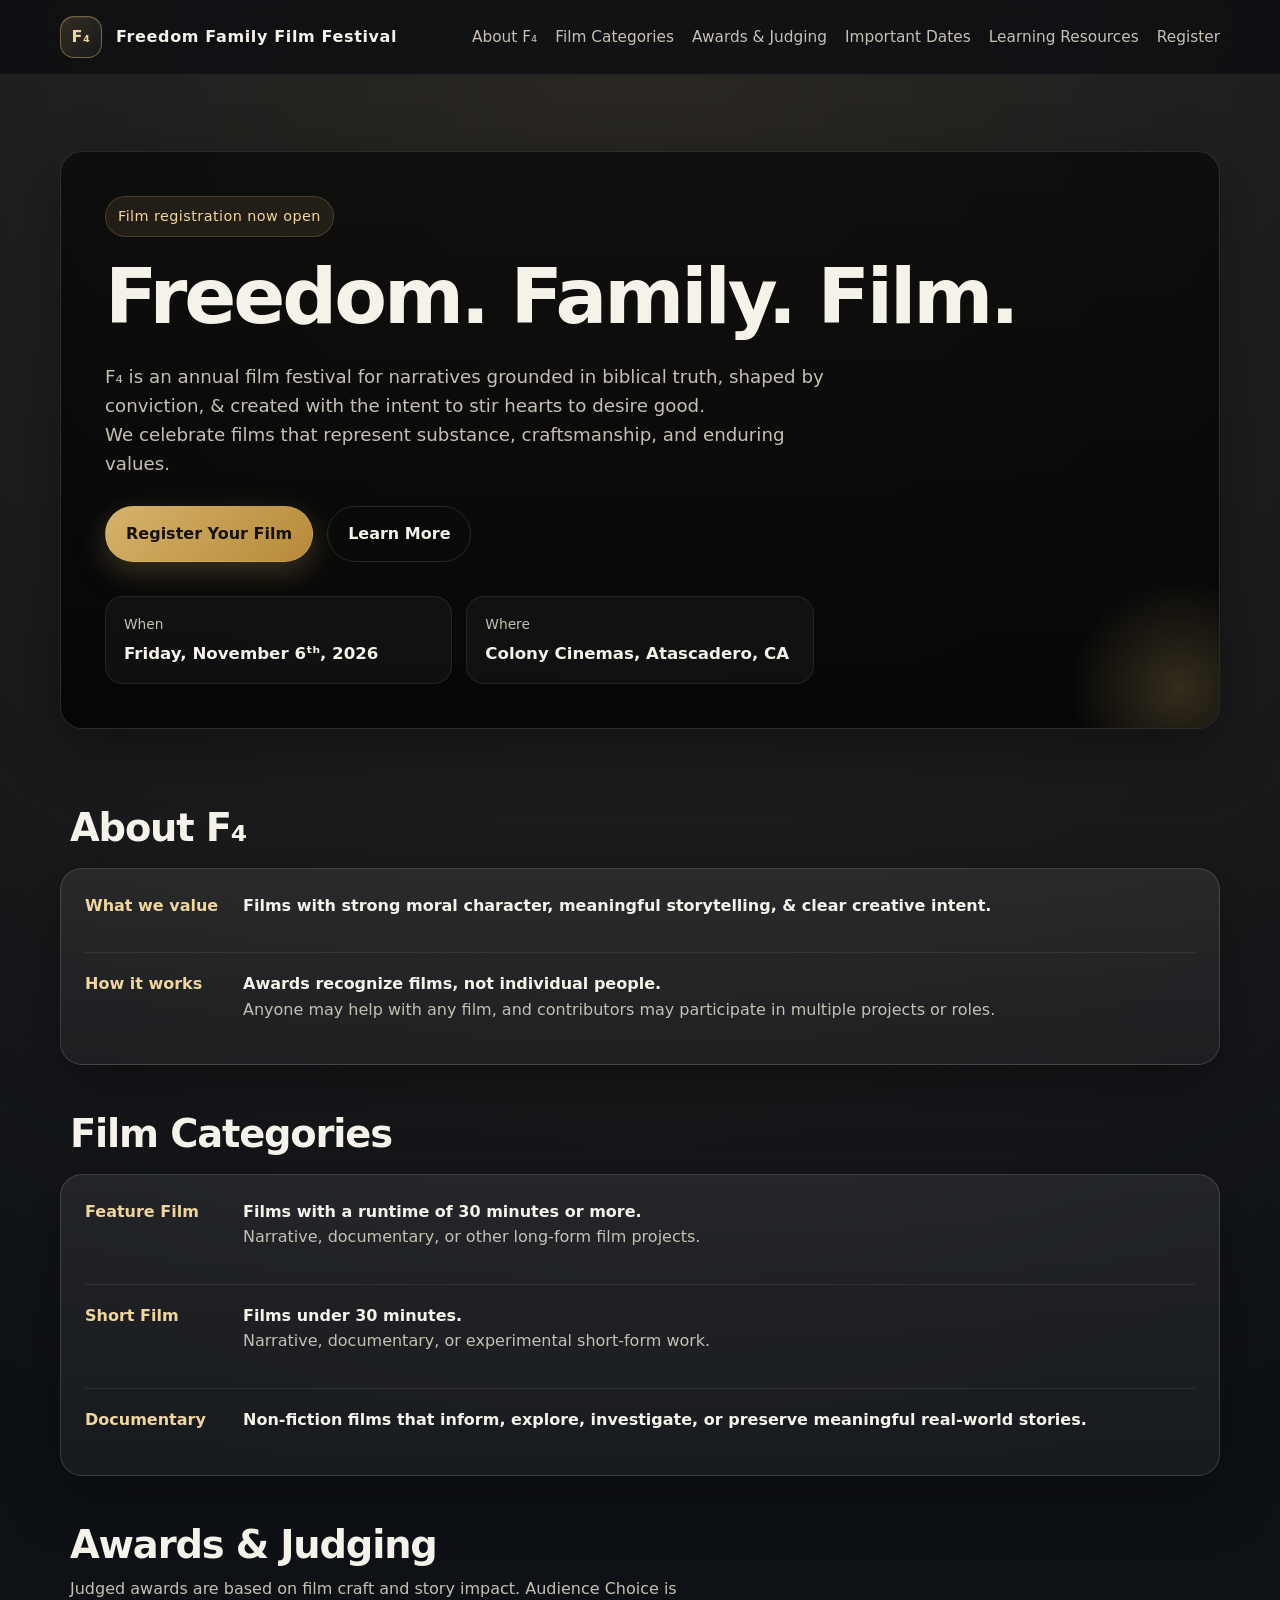
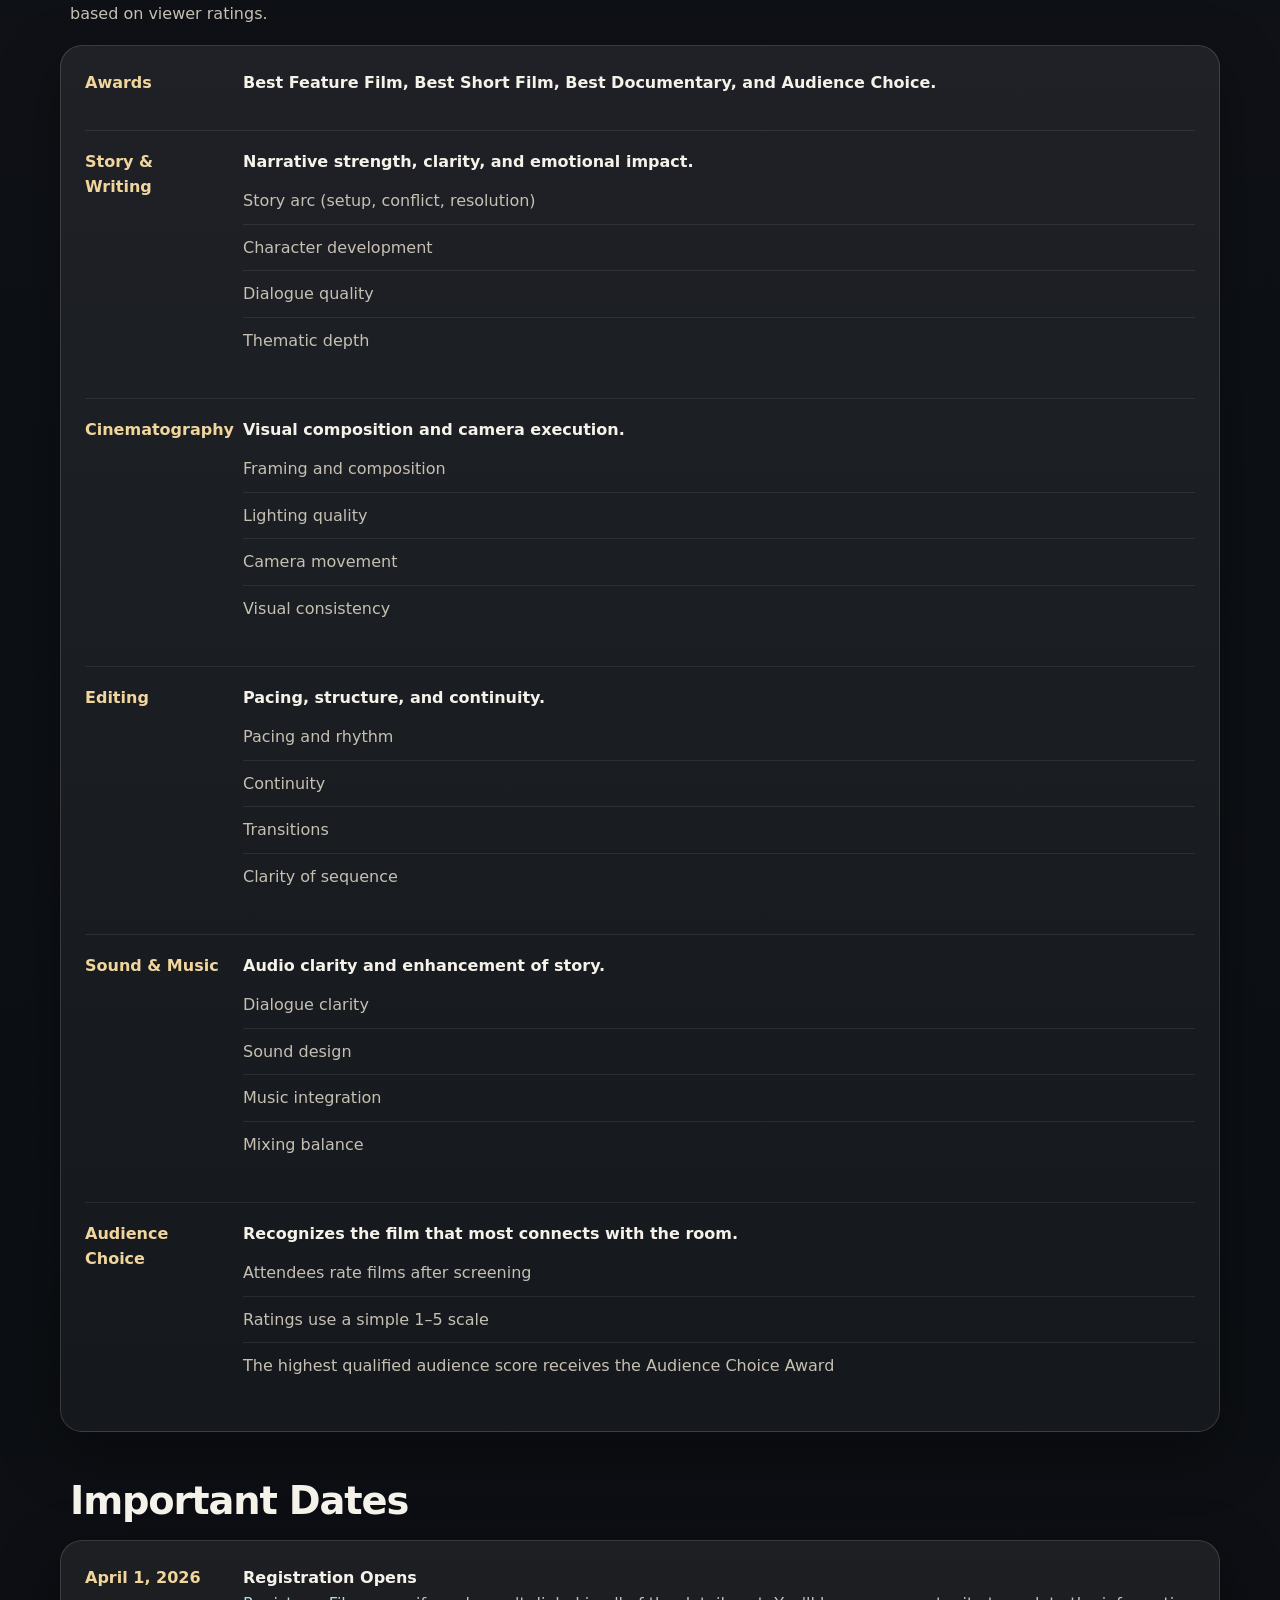
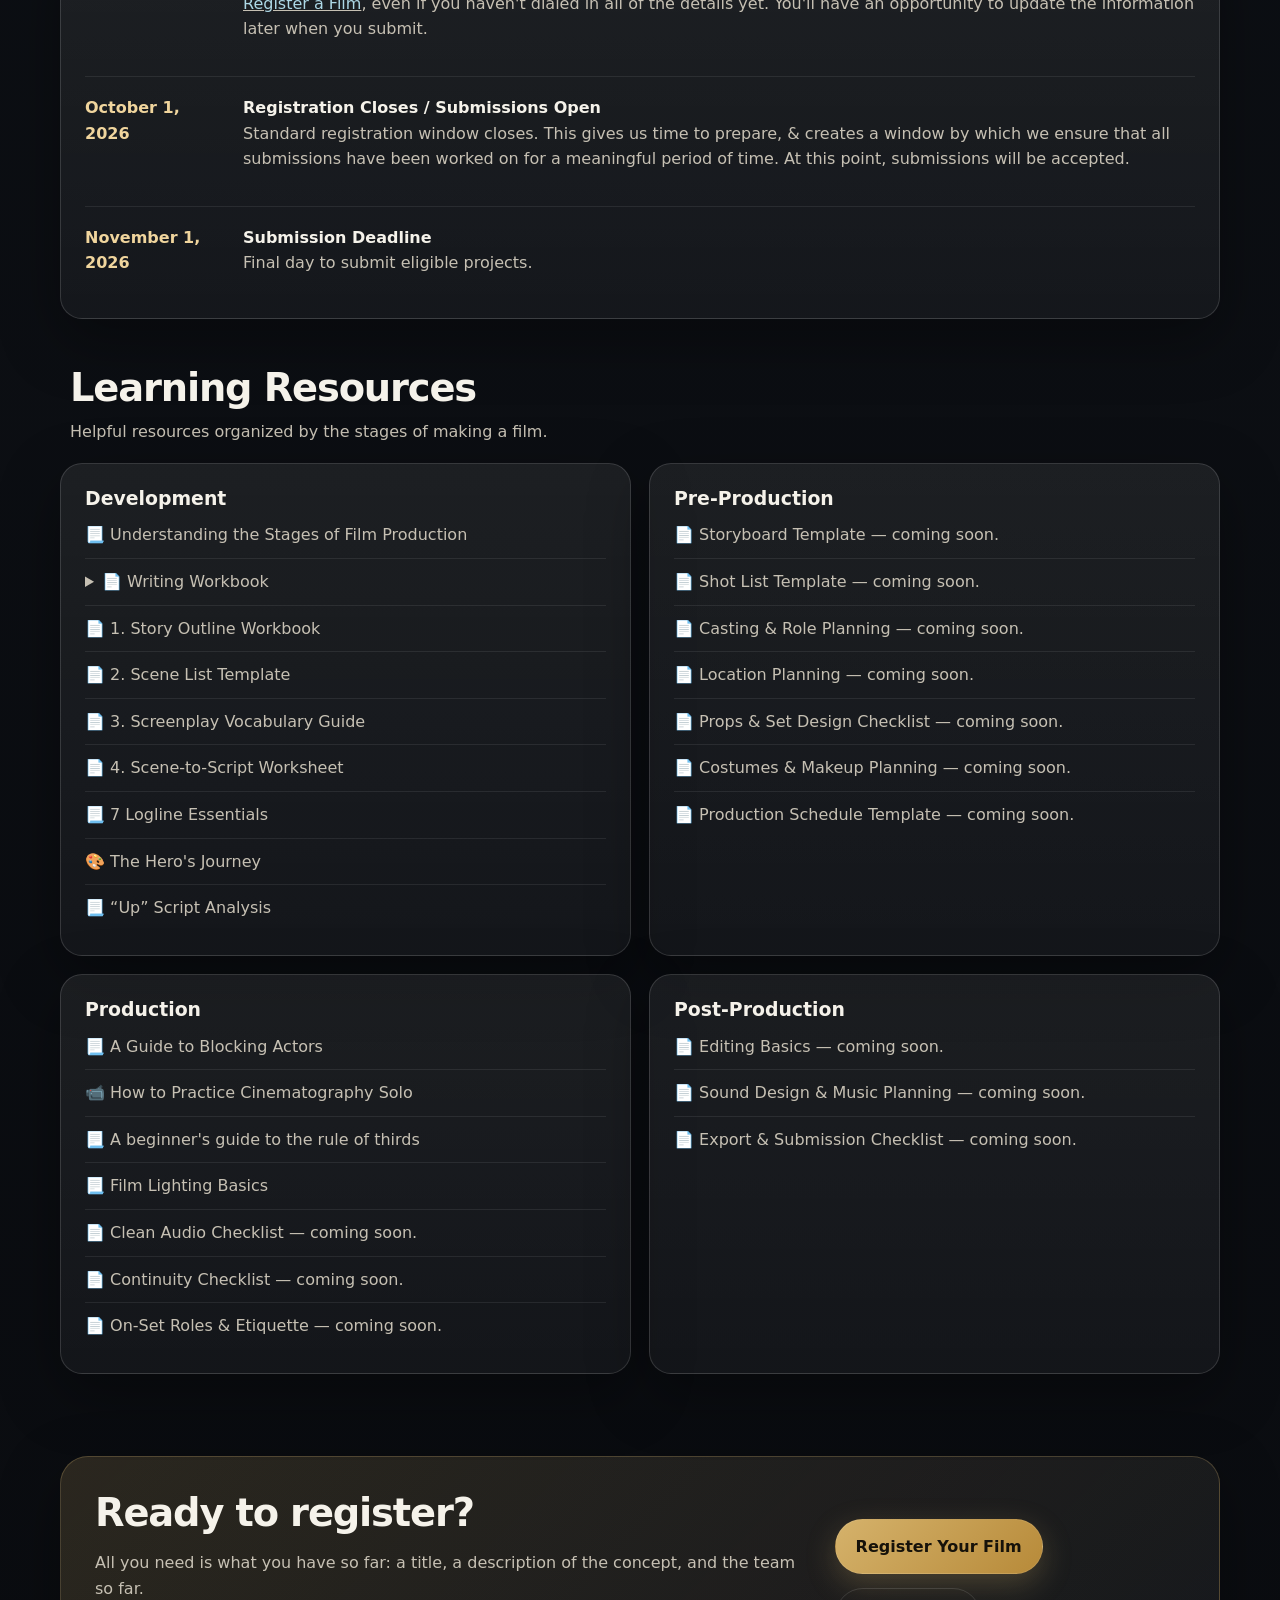
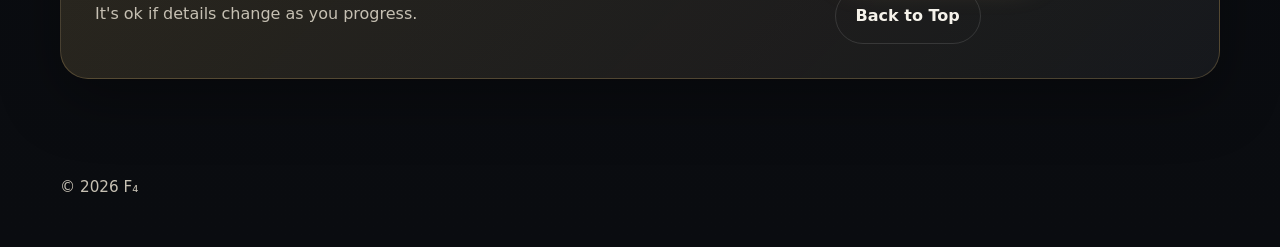
==== index.html @ 55105771 "Remove titles credits placeholder" ====
<!DOCTYPE html>
<html lang="en">

<head>
  <meta charset="UTF-8" />
  <meta name="viewport" content="width=device-width, initial-scale=1.0" />
  <title>F₄ | Freedom Family Film Festival</title>
  <meta name="description" content="Freedom Family Film Festival celebrates films grounded in biblical truth, shaped by conviction, and created with craftsmanship." />
  <meta property="og:title" content="F₄ | Freedom Family Film Festival" />
  <meta property="og:description" content="Freedom. Family. Film. Register your film for the 2026 Freedom Family Film Festival." />
  <meta property="og:image" content="resources/splash.jpg" />
  <meta property="og:type" content="website" />
  <link rel="icon" href="favicon.svg" type="image/svg+xml" />
  <link rel="stylesheet" href="assets/css/style.css" />
</head>

<body>
  <script>window.F4_CONFIG = { registrationUrl: "https://form.jotform.com/260800517138048" };</script>

  <header class="topbar"><div class="wrap topbar-inner"><a href="#top" class="brand" aria-label="F4 home"><span class="brand-mark">F₄</span><span>Freedom Family Film Festival</span></a><nav class="nav" aria-label="Primary navigation"><a href="#about">About F₄</a><a href="#categories">Film Categories</a><a href="#evaluation">Awards &amp; Judging</a><a href="#submission">Important Dates</a><a href="#resources">Learning Resources</a><a href="#contact">Register</a></nav></div></header>

  <main id="top">
    <section class="hero"><div class="wrap hero-grid"><div class="hero-card"><span class="eyebrow">Film registration now open</span><h1>Freedom. Family. Film.</h1><p class="lead">F₄ is an annual film festival for narratives grounded in biblical truth, shaped by conviction, & created with the intent to stir hearts to desire good.<br>We celebrate films that represent substance, craftsmanship, and enduring values.</p><div class="hero-actions"><a class="btn btn-primary js-register-link" href="#" target="_blank">Register Your Film</a><a class="btn" href="#about">Learn More</a></div><div class="hero-meta"><div class="meta-item"><span class="meta-label">When</span><span class="meta-value">Friday, November 6ᵗʰ, 2026</span></div><div class="meta-item"><span class="meta-label">Where</span><span class="meta-value">Colony Cinemas, Atascadero, CA</span></div></div></div></div></section>
    <section id="about"><div class="wrap"><div class="section-head"><div><h2>About F₄</h2></div></div><article class="panel"><div class="timeline"><div class="timeline-item"><div class="timeline-date">What we value</div><div><strong>Films with strong moral character, meaningful storytelling, & clear creative intent.</strong></div></div><div class="timeline-item"><div class="timeline-date">How it works</div><div><strong>Awards recognize films, not individual people.</strong><div class="muted">Anyone may help with any film, and contributors may participate in multiple projects or roles.</div></div></div></div></article></div></section>
    <section id="categories"><div class="wrap"><div class="section-head"><div><h2>Film Categories</h2></div></div><article class="panel"><div class="timeline"><div class="timeline-item"><div class="timeline-date">Feature Film</div><div><strong>Films with a runtime of 30 minutes or more.</strong><div class="muted">Narrative, documentary, or other long-form film projects.</div></div></div><div class="timeline-item"><div class="timeline-date">Short Film</div><div><strong>Films under 30 minutes.</strong><div class="muted">Narrative, documentary, or experimental short-form work.</div></div></div><div class="timeline-item"><div class="timeline-date">Documentary</div><div><strong>Non-fiction films that inform, explore, investigate, or preserve meaningful real-world stories.</strong></div></div></div></article></div></section>
    <section id="evaluation"><div class="wrap"><div class="section-head"><div><h2>Awards &amp; Judging</h2><p>Judged awards are based on film craft and story impact. Audience Choice is based on viewer ratings.</p></div></div><article class="panel"><div class="timeline"><div class="timeline-item"><div class="timeline-date">Awards</div><div><strong>Best Feature Film, Best Short Film, Best Documentary, and Audience Choice.</strong></div></div><div class="timeline-item"><div class="timeline-date">Story &amp; Writing</div><div><strong>Narrative strength, clarity, and emotional impact.</strong><ul class="clean"><li>Story arc (setup, conflict, resolution)</li><li>Character development</li><li>Dialogue quality</li><li>Thematic depth</li></ul></div></div><div class="timeline-item"><div class="timeline-date">Cinematography</div><div><strong>Visual composition and camera execution.</strong><ul class="clean"><li>Framing and composition</li><li>Lighting quality</li><li>Camera movement</li><li>Visual consistency</li></ul></div></div><div class="timeline-item"><div class="timeline-date">Editing</div><div><strong>Pacing, structure, and continuity.</strong><ul class="clean"><li>Pacing and rhythm</li><li>Continuity</li><li>Transitions</li><li>Clarity of sequence</li></ul></div></div><div class="timeline-item"><div class="timeline-date">Sound &amp; Music</div><div><strong>Audio clarity and enhancement of story.</strong><ul class="clean"><li>Dialogue clarity</li><li>Sound design</li><li>Music integration</li><li>Mixing balance</li></ul></div></div><div class="timeline-item"><div class="timeline-date">Audience Choice</div><div><strong>Recognizes the film that most connects with the room.</strong><ul class="clean"><li>Attendees rate films after screening</li><li>Ratings use a simple 1–5 scale</li><li>The highest qualified audience score receives the Audience Choice Award</li></ul></div></div></div></article></div></section>
    <section id="submission"><div class="wrap"><div class="section-head"><div><h2>Important Dates</h2></div></div><article class="panel"><div class="timeline"><div class="timeline-item"><div class="timeline-date">April 1, 2026</div><div><strong>Registration Opens</strong><div class="muted"><u><a class="js-register-link" href="#" target="_blank" style="color: lightblue;">Register a Film</a></u>, even if you haven't dialed in all of the details yet. You'll have an opportunity to update the information later when you submit.</div></div></div><div class="timeline-item"><div class="timeline-date">October 1, 2026</div><div><strong>Registration Closes / Submissions Open</strong><div class="muted">Standard registration window closes. This gives us time to prepare, & creates a window by which we ensure that all submissions have been worked on for a meaningful period of time. At this point, submissions will be accepted.</div></div></div><div class="timeline-item"><div class="timeline-date">November 1, 2026</div><div><strong>Submission Deadline</strong><div class="muted">Final day to submit eligible projects.</div></div></div></div></article></div></section>
    <section id="resources"><div class="wrap"><div class="section-head"><div><h2>Learning Resources</h2><p>Helpful resources organized by the stages of making a film.</p></div></div><div class="grid-2"><article class="panel"><h3>Development</h3><ul class="clean"><li><a href="https://www.masterclass.com/articles/understanding-the-stages-of-film-production" target="_blank">📃 Understanding the Stages of Film Production</a></li><li><details><summary>📄 Writing Workbook</summary><ul class="clean" style="margin-left: 2rem; padding-left: 1rem;"><li><a href="resources/writing-worksheet-workbook.html" target="_blank">8.5×11 Workbook</a></li><li><a href="resources/writing-worksheet.pdf" target="_blank">11×17 Worksheet</a></li></ul></details></li><li><a href="resources/story-outline-template.html" target="_blank">📄 1. Story Outline Workbook</a></li><li><a href="resources/scene-list-template.html" target="_blank">📄 2. Scene List Template</a></li><li><a href="resources/screenplay-vocabulary-guide.html" target="_blank">📄 3. Screenplay Vocabulary Guide</a></li><li><a href="resources/scene-to-script-worksheet.html" target="_blank">📄 4. Scene-to-Script Worksheet</a></li><li><a href="https://themissilesite.com/free-mikes-7-logline-essentials" target="_blank">📃 7 Logline Essentials</a></li><li><a href="resources/hero-journey.jpg" target="_blank">🎨 The Hero's Journey</a></li><li><a href="https://www.studiobinder.com/blog/up-script-pdf-screenplay-download/" target="_blank" rel="noopener">📃 “Up” Script Analysis</a></li></ul></article><article class="panel"><h3>Pre-Production</h3><ul class="clean"><li>📄 Storyboard Template — coming soon.</li><li>📄 Shot List Template — coming soon.</li><li>📄 Casting & Role Planning — coming soon.</li><li>📄 Location Planning — coming soon.</li><li>📄 Props & Set Design Checklist — coming soon.</li><li>📄 Costumes & Makeup Planning — coming soon.</li><li>📄 Production Schedule Template — coming soon.</li></ul></article><article class="panel"><h3>Production</h3><ul class="clean"><li><a href="https://www.mandy.com/magazine/article/blocking-actors-guide-79908/" target="_blank">📃 A Guide to Blocking Actors</a></li><li><a href="https://youtu.be/ecAHSt0Xneo?si=1_KBk3SbfbkyD5K5" target="_blank">📹 How to Practice Cinematography Solo</a></li><li><a href="https://www.videomaker.com/article/c10/14215-a-beginners-guide-to-the-rule-of-thirds/" target="_blank">📃 A beginner's guide to the rule of thirds</a></li><li><a href="https://filmconnection.com/blog/2020/01/13/film-lighting-basics/" target="_blank">📃 Film Lighting Basics</a></li><li>📄 Clean Audio Checklist — coming soon.</li><li>📄 Continuity Checklist — coming soon.</li><li>📄 On-Set Roles & Etiquette — coming soon.</li></ul></article><article class="panel"><h3>Post-Production</h3><ul class="clean"><li>📄 Editing Basics — coming soon.</li><li>📄 Sound Design & Music Planning — coming soon.</li><li>📄 Export & Submission Checklist — coming soon.</li></ul></article></div></div></section>
    <section id="contact"><div class="wrap"><div class="cta"><div class="cta-inner"><div><h2>Ready to register?</h2><p class="muted">All you need is what you have so far: a title, a description of the concept, and the team so far.<br>It's ok if details change as you progress.</p></div><div class="hero-actions"><a class="btn btn-primary js-register-link" href="#" target="_blank">Register Your Film</a><a class="btn" href="#top">Back to Top</a></div></div></div></div></section>
  </main>

  <footer><div class="wrap"><div>© 2026 F₄</div></div></footer>
  <script>document.querySelectorAll('.js-register-link').forEach(link => { link.href = window.F4_CONFIG.registrationUrl; });</script>
</body>

</html>
---- assets/css/style.css ----
:root {
  --bg: #0f1115;
  --panel: rgba(255, 255, 255, 0.06);
  --panel-strong: rgba(255, 255, 255, 0.1);
  --text: #f5f2ea;
  --muted: #c6c0b3;
  --accent: #d5b26b;
  --accent-2: #f0d59d;
  --line: rgba(255, 255, 255, 0.14);
  --shadow: 0 20px 60px rgba(0, 0, 0, 0.35);
  --radius: 22px;
  --max: 1160px;
}

* {
  box-sizing: border-box;
}

html {
  scroll-behavior: smooth;
}

body {
  margin: 0;
  font-family: Inter, ui-sans-serif, system-ui, -apple-system, BlinkMacSystemFont, "Segoe UI", sans-serif;
  color: var(--text);
  background:
    radial-gradient(circle at top, rgba(213, 178, 107, 0.13), transparent 30%),
    linear-gradient(180deg, #111318 0%, #0d1015 45%, #0a0c10 100%);
  line-height: 1.6;
}

a {
  color: inherit;
  text-decoration: none;
}

.wrap {
  width: min(calc(100% - 32px), var(--max));
  margin: 0 auto;
}

.topbar {
  position: sticky;
  top: 0;
  z-index: 1000;
  backdrop-filter: blur(18px);
  background: rgba(10, 12, 16, 0.72);
  border-bottom: 1px solid rgba(255, 255, 255, 0.07);
}

.topbar-inner {
  display: flex;
  align-items: center;
  justify-content: space-between;
  gap: 24px;
  min-height: 74px;
}

.brand {
  display: flex;
  align-items: center;
  gap: 14px;
  font-weight: 700;
  letter-spacing: 0.04em;
}

.brand-mark {
  width: 42px;
  height: 42px;
  border-radius: 14px;
  display: grid;
  place-items: center;
  border: 1px solid rgba(213, 178, 107, 0.45);
  background: linear-gradient(135deg, rgba(213, 178, 107, 0.18), rgba(255, 255, 255, 0.04));
  color: var(--accent-2);
  box-shadow: inset 0 1px 0 rgba(255, 255, 255, 0.08);
}

.nav {
  display: flex;
  flex-wrap: wrap;
  gap: 18px;
  align-items: center;
}

.nav a {
  color: var(--muted);
  font-size: 0.96rem;
}

.nav a:hover,
.nav a:focus-visible {
  color: var(--text);
}

.btn {
  display: inline-flex;
  align-items: center;
  justify-content: center;
  gap: 10px;
  padding: 14px 20px;
  border-radius: 999px;
  border: 1px solid rgba(255, 255, 255, 0.12);
  background: transparent;
  color: var(--text);
  font-weight: 600;
  transition: transform 0.18s ease, border-color 0.18s ease, background 0.18s ease;
}

.btn:hover,
.btn:focus-visible {
  transform: translateY(-1px);
  border-color: rgba(255, 255, 255, 0.22);
}

.btn-primary {
  background: linear-gradient(135deg, var(--accent), #b78a39);
  color: #16120a;
  border-color: rgba(255, 255, 255, 0.08);
  box-shadow: 0 10px 30px rgba(213, 178, 107, 0.25);
}

.btn-primary:hover,
.btn-primary:focus-visible {
  border-color: transparent;
  background: linear-gradient(135deg, #e1c07e, #c5943b);
}

.hero {
  padding: 76px 0 54px;
}

.hero-grid {
  display: grid;
  grid-template-columns: 1fr;
  gap: 28px;
  align-items: stretch;
}

.hero-card,
.panel {
  background: linear-gradient(180deg, rgba(255, 255, 255, 0.07), rgba(255, 255, 255, 0.04));
  border: 1px solid var(--line);
  border-radius: var(--radius);
  box-shadow: var(--shadow);
}

.hero-card {
  padding: 44px;
  position: relative;
  overflow: hidden;
  background:
    linear-gradient(180deg, rgba(0, 0, 0, 0.55), rgba(0, 0, 0, 0.75)),
    url("https://ghr-stk-tpa-prd-s3-public.s3.us-west-2.amazonaws.com/splash.jpg");
  background-size: cover;
  background-position: center;
}

.hero-card::before {
  content: "";
  position: absolute;
  inset: auto -80px -80px auto;
  width: 240px;
  height: 240px;
  border-radius: 50%;
  background: radial-gradient(circle, rgba(213, 178, 107, 0.22), transparent 65%);
  pointer-events: none;
}

.eyebrow {
  display: inline-flex;
  align-items: center;
  gap: 10px;
  padding: 8px 12px;
  border-radius: 999px;
  background: rgba(213, 178, 107, 0.1);
  color: var(--accent-2);
  border: 1px solid rgba(213, 178, 107, 0.22);
  font-size: 0.9rem;
  letter-spacing: 0.03em;
}

h1,
h2,
h3 {
  line-height: 1.1;
  margin: 0;
}

h1 {
  margin-top: 18px;
  font-size: clamp(2.6rem, 6vw, 5rem);
  letter-spacing: -0.04em;
}

.hero p.lead {
  margin: 22px 0 0;
  font-size: 1.14rem;
  max-width: 62ch;
  color: var(--muted);
}

.hero-actions {
  display: flex;
  flex-wrap: wrap;
  gap: 14px;
  margin-top: 28px;
}

.hero-meta {
  display: grid;
  grid-template-columns: repeat(3, 1fr);
  gap: 14px;
  margin-top: 34px;
}

.meta-item {
  padding: 16px 18px;
  border-radius: 18px;
  background: rgba(255, 255, 255, 0.04);
  border: 1px solid rgba(255, 255, 255, 0.08);
}

.meta-label {
  display: block;
  color: var(--muted);
  font-size: 0.86rem;
  margin-bottom: 6px;
}

.meta-value {
  font-weight: 700;
  font-size: 1.04rem;
}

section {
  padding: 24px 0;
}

.section-head {
  display: flex;
  align-items: end;
  justify-content: space-between;
  gap: 20px;
  margin-bottom: 18px;
  padding-left: 10px;
}

.section-head>div {
  max-width: 760px;
}

.section-head p {
  margin: 10px 0 0;
  color: var(--muted);
  max-width: 64ch;
}

h2 {
  font-size: clamp(1.8rem, 3vw, 2.6rem);
  letter-spacing: -0.03em;
}

.grid-3,
.grid-2,
.grid-4 {
  display: grid;
  gap: 18px;
}

.grid-3 {
  grid-template-columns: repeat(3, minmax(0, 1fr));
}

.about-grid {
  display: grid;
  grid-template-columns: 1fr;
  gap: 18px;
}

.about-grid .panel {
  min-height: auto;
  display: block;
}

.about-grid .panel p {
  max-width: none;
}

.grid-2 {
  grid-template-columns: repeat(2, minmax(0, 1fr));
}

.grid-4 {
  grid-template-columns: repeat(4, minmax(0, 1fr));
}

.panel {
  padding: 24px;
}

.panel h3 {
  font-size: 1.18rem;
  margin-bottom: 8px;
}

.panel p,
.panel li,
.muted {
  color: var(--muted);
}

ul.clean {
  list-style: none;
  padding: 0;
  margin: 14px 0 0;
}

ul.clean li {
  padding: 10px 0;
  border-top: 1px solid rgba(255, 255, 255, 0.08);
}

ul.clean li:first-child {
  border-top: 0;
  padding-top: 0;
}

.timeline {
  display: grid;
  gap: 16px;
}

.timeline-item {
  display: grid;
  grid-template-columns: 140px 1fr;
  gap: 18px;
  padding: 18px 0;
  border-top: 1px solid rgba(255, 255, 255, 0.08);
}

.timeline-item:first-child {
  border-top: 0;
  padding-top: 0;
}

.timeline-date {
  color: var(--accent-2);
  font-weight: 700;
}

.resource-block {
  margin-top: 18px;
}

.resource-label {
  font-size: 0.8rem;
  letter-spacing: 0.08em;
  text-transform: uppercase;
  color: var(--accent-2);
  margin-bottom: 8px;
}

.badge-row {
  display: flex;
  flex-wrap: wrap;
  gap: 10px;
  margin-top: 14px;
}

.badge {
  display: inline-flex;
  align-items: center;
  max-width: 100%;
  white-space: normal;
  word-break: break-word;
  padding: 9px 12px;
  border-radius: 999px;
  background: rgba(255, 255, 255, 0.05);
  border: 1px solid rgba(255, 255, 255, 0.08);
  color: var(--text);
  font-size: 0.92rem;
}

.score-box {
  text-align: center;
  padding: 28px 22px;
  border-radius: 18px;
  background: linear-gradient(180deg, rgba(213, 178, 107, 0.12), rgba(255, 255, 255, 0.04));
  border: 1px solid rgba(213, 178, 107, 0.22);
}

.score-box strong {
  display: block;
  font-size: 2.4rem;
  line-height: 1;
  margin-bottom: 8px;
  color: var(--accent-2);
}

.cta {
  margin: 34px 0 72px;
  padding: 34px;
  border-radius: 28px;
  background: linear-gradient(135deg, rgba(213, 178, 107, 0.16), rgba(255, 255, 255, 0.05));
  border: 1px solid rgba(213, 178, 107, 0.26);
  box-shadow: var(--shadow);
}

.cta-inner {
  display: flex;
  align-items: center;
  justify-content: space-between;
  gap: 22px;
}

footer {
  padding: 0 0 48px;
  color: var(--muted);
  font-size: 0.95rem;
}

.small {
  font-size: 0.92rem;
  color: var(--muted);
}

@media (max-width: 980px) {
  .hero-grid,
  .grid-3,
  .grid-4,
  .grid-2,
  .cta-inner {
    grid-template-columns: 1fr;
    display: grid;
  }

  .hero-meta {
    grid-template-columns: 1fr;
  }

  .topbar-inner {
    flex-direction: column;
    justify-content: center;
    padding: 14px 0;
  }

  .timeline-item {
    grid-template-columns: 1fr;
    gap: 8px;
  }
}

@media (max-width: 640px) {
  .hero-card,
  .panel,
  .cta {
    padding: 20px;
  }

  .hero-card {
    padding: 26px;
  }

  .nav {
    justify-content: center;
    gap: 12px;
  }

  .btn {
    width: 100%;
  }

  .hero-actions {
    flex-direction: column;
  }

  .section-head {
    padding-left: 0;
  }

  .about-grid .panel {
    min-height: auto;
  }

  .about-grid .panel p {
    max-width: none;
  }

  .badge-row {
    flex-direction: column;
    align-items: stretch;
  }

  .badge {
    width: 100%;
  }
}

.accordion {
  margin-top: 12px;
  padding: 10px 14px;
  border-radius: 10px;
  border: 1px solid rgba(255, 255, 255, 0.1);
  background: rgba(255, 255, 255, 0.05);
  color: var(--text);
  cursor: pointer;
}

.accordion-content {
  max-height: 0;
  overflow: hidden;
  transition: max-height 0.3s ease;
  margin-top: 10px;
}

.accordion.active+.accordion-content {
  max-height: 1000px;
}
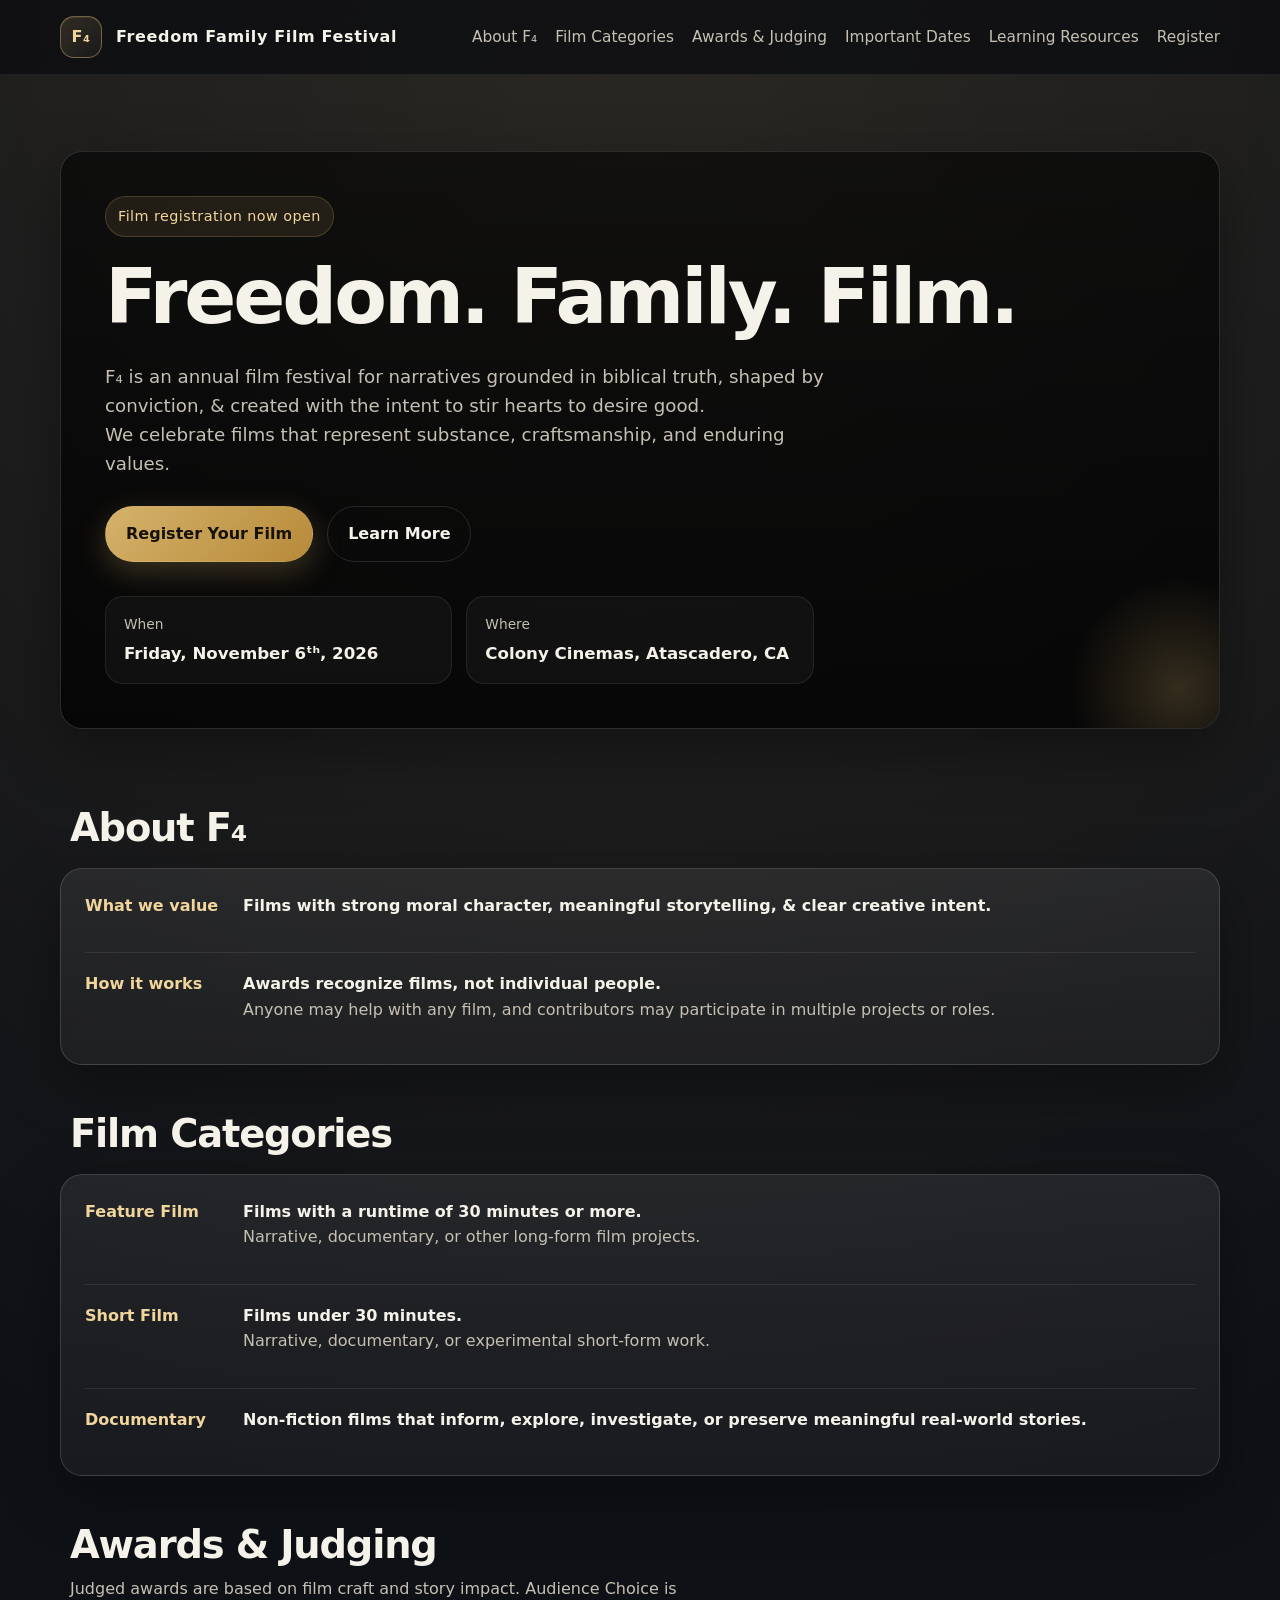
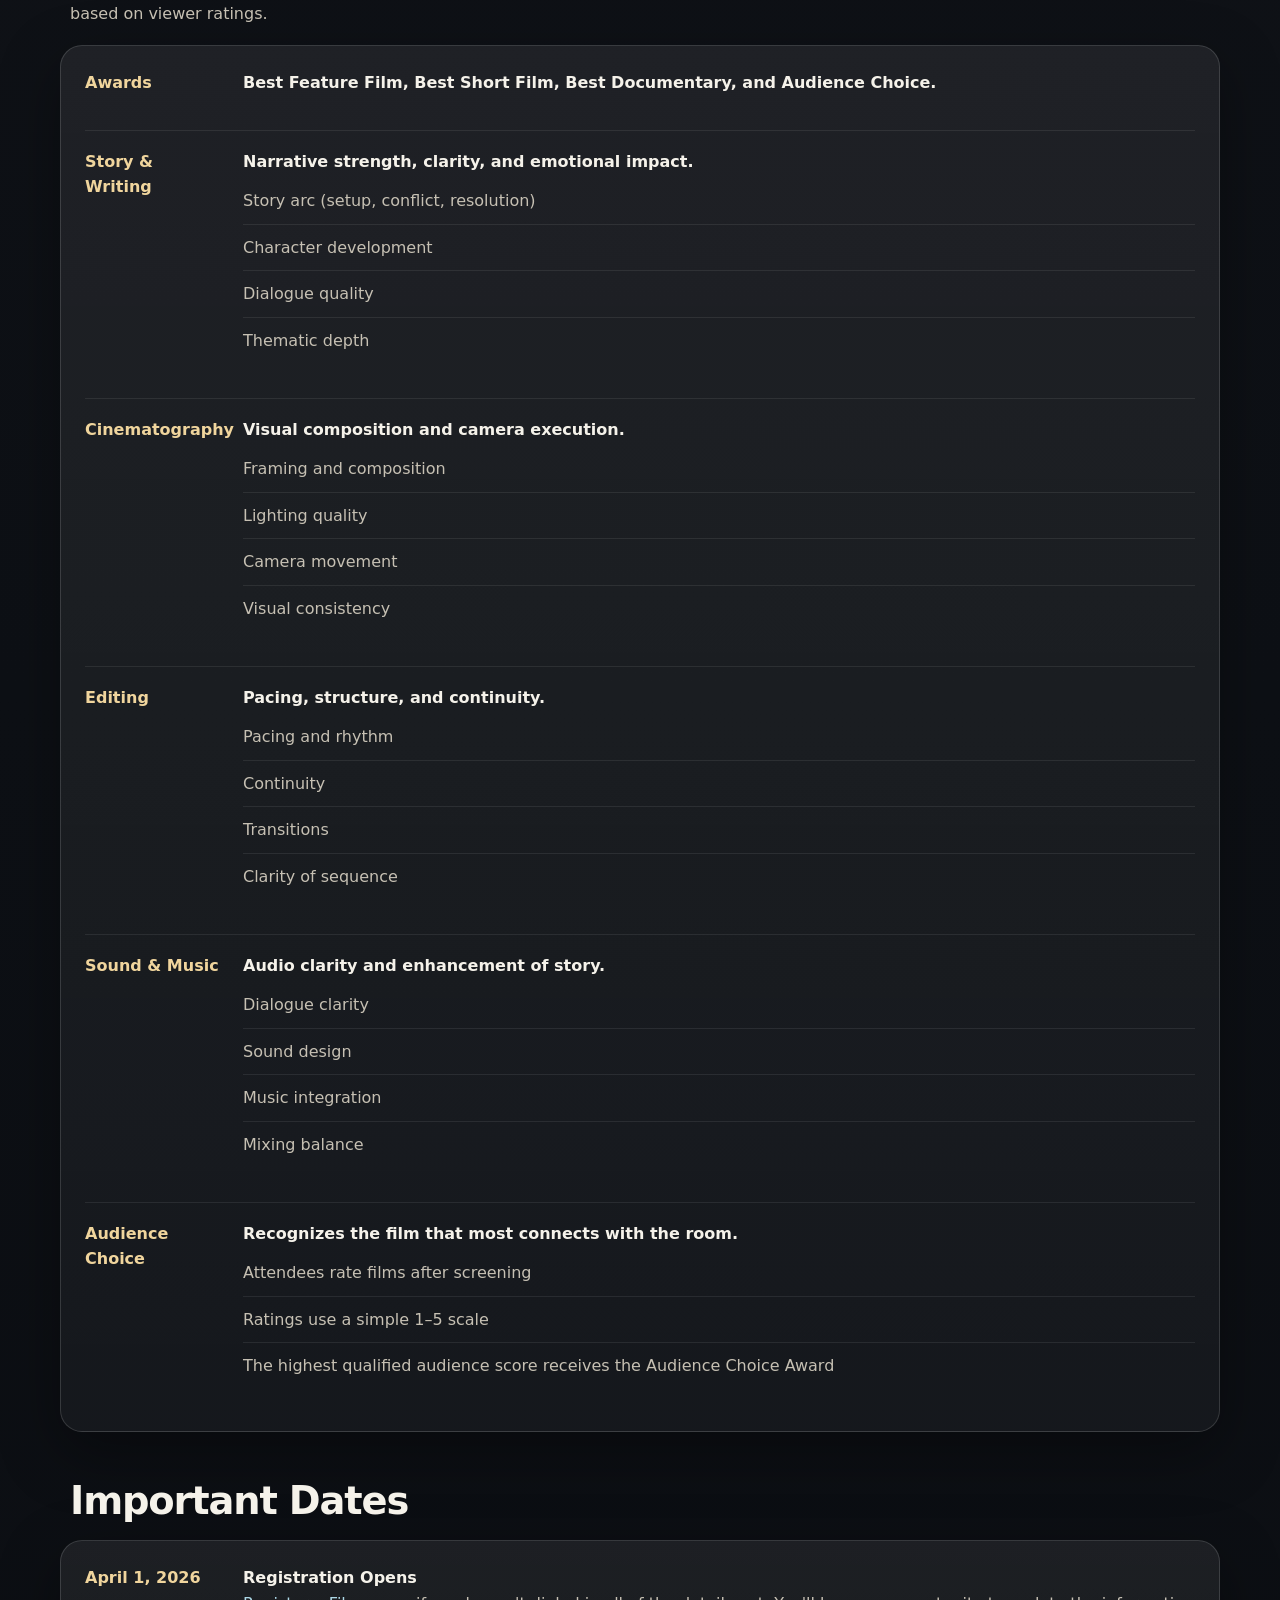
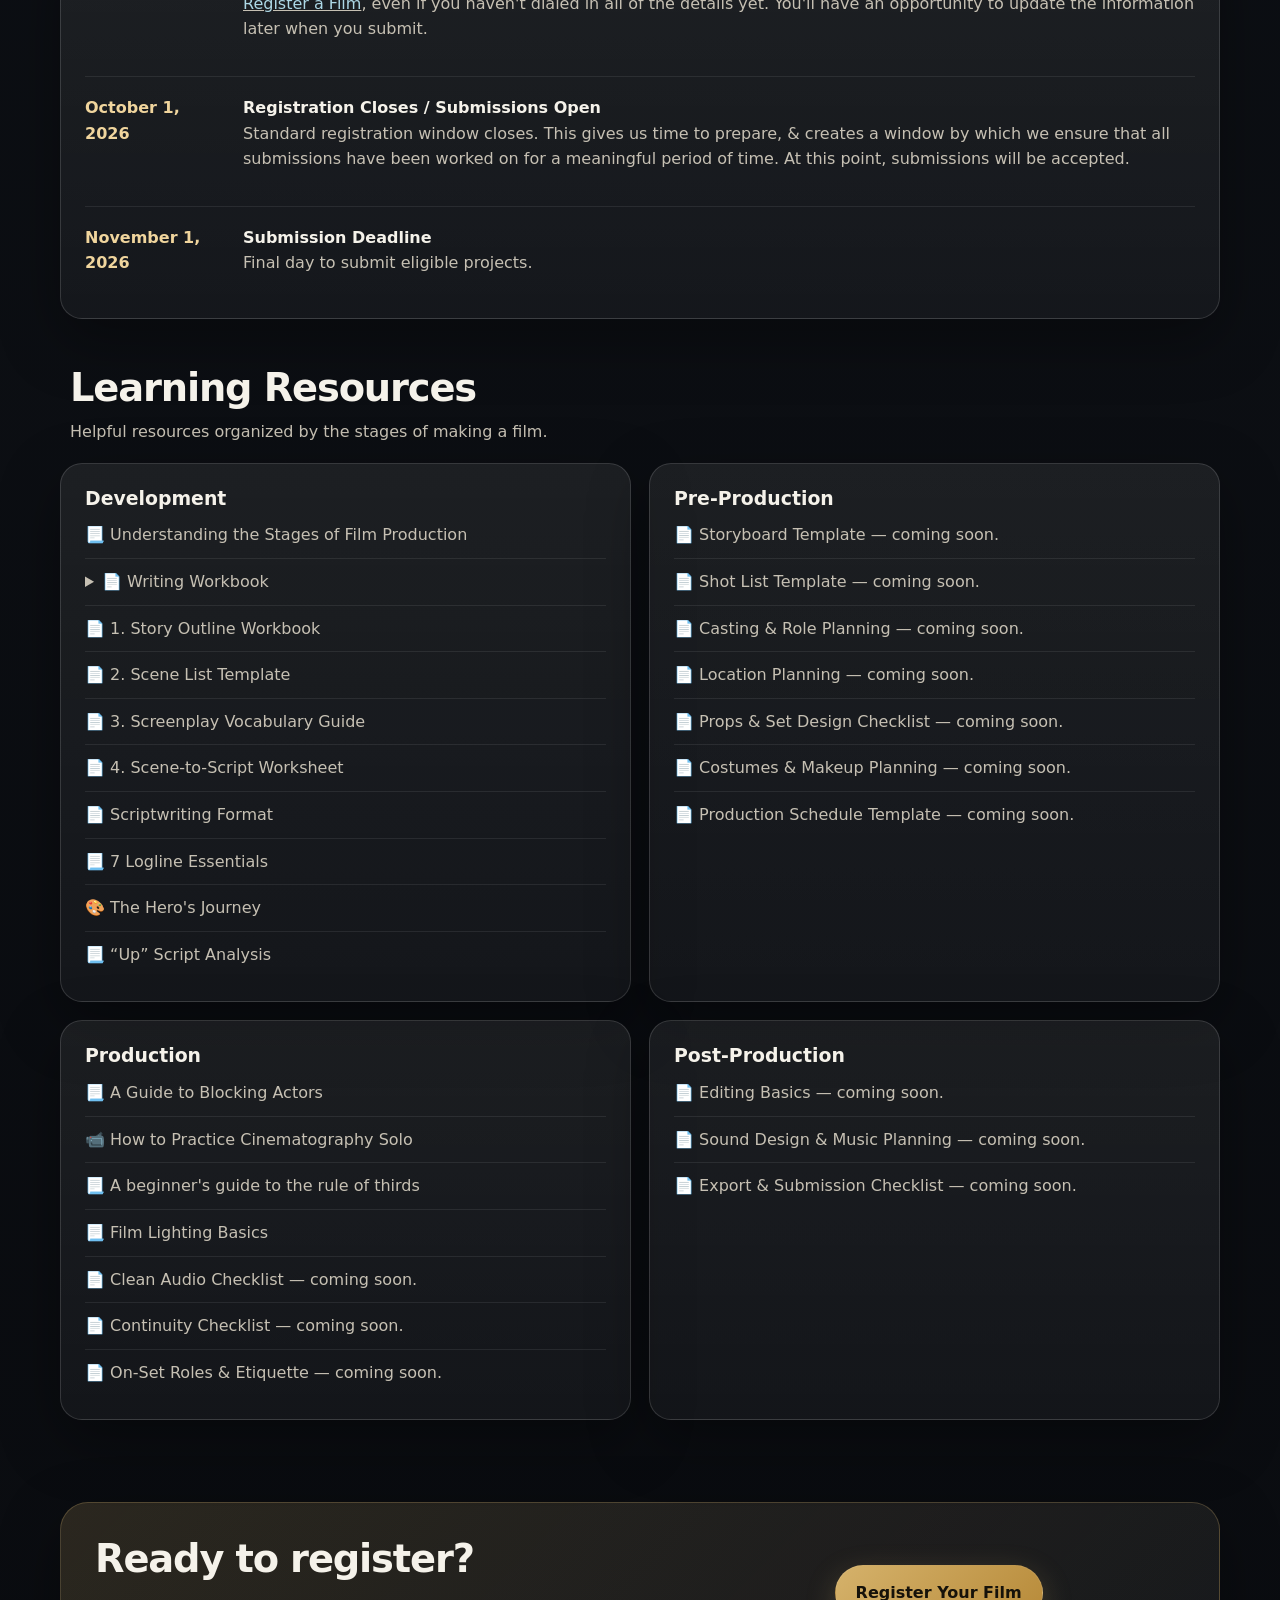
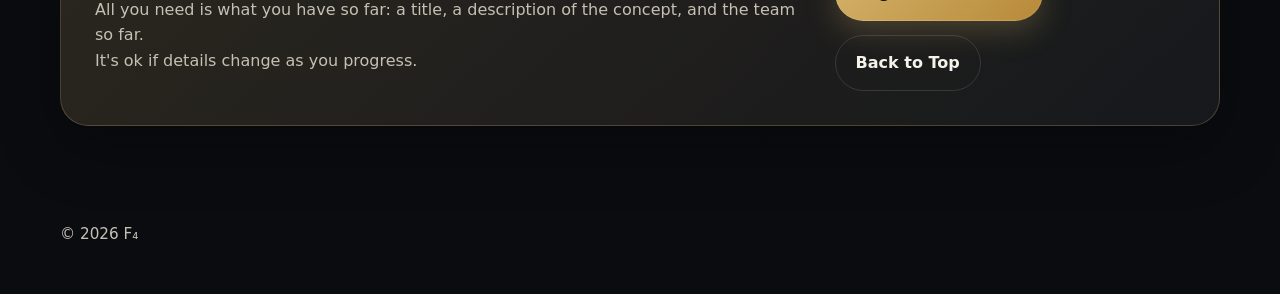
==== commit 03dabbc2: "Add scriptwriting format resource" ====
--- a/index.html
+++ b/index.html
@@ -25,7 +25,7 @@
     <section id="categories"><div class="wrap"><div class="section-head"><div><h2>Film Categories</h2></div></div><article class="panel"><div class="timeline"><div class="timeline-item"><div class="timeline-date">Feature Film</div><div><strong>Films with a runtime of 30 minutes or more.</strong><div class="muted">Narrative, documentary, or other long-form film projects.</div></div></div><div class="timeline-item"><div class="timeline-date">Short Film</div><div><strong>Films under 30 minutes.</strong><div class="muted">Narrative, documentary, or experimental short-form work.</div></div></div><div class="timeline-item"><div class="timeline-date">Documentary</div><div><strong>Non-fiction films that inform, explore, investigate, or preserve meaningful real-world stories.</strong></div></div></div></article></div></section>
     <section id="evaluation"><div class="wrap"><div class="section-head"><div><h2>Awards &amp; Judging</h2><p>Judged awards are based on film craft and story impact. Audience Choice is based on viewer ratings.</p></div></div><article class="panel"><div class="timeline"><div class="timeline-item"><div class="timeline-date">Awards</div><div><strong>Best Feature Film, Best Short Film, Best Documentary, and Audience Choice.</strong></div></div><div class="timeline-item"><div class="timeline-date">Story &amp; Writing</div><div><strong>Narrative strength, clarity, and emotional impact.</strong><ul class="clean"><li>Story arc (setup, conflict, resolution)</li><li>Character development</li><li>Dialogue quality</li><li>Thematic depth</li></ul></div></div><div class="timeline-item"><div class="timeline-date">Cinematography</div><div><strong>Visual composition and camera execution.</strong><ul class="clean"><li>Framing and composition</li><li>Lighting quality</li><li>Camera movement</li><li>Visual consistency</li></ul></div></div><div class="timeline-item"><div class="timeline-date">Editing</div><div><strong>Pacing, structure, and continuity.</strong><ul class="clean"><li>Pacing and rhythm</li><li>Continuity</li><li>Transitions</li><li>Clarity of sequence</li></ul></div></div><div class="timeline-item"><div class="timeline-date">Sound &amp; Music</div><div><strong>Audio clarity and enhancement of story.</strong><ul class="clean"><li>Dialogue clarity</li><li>Sound design</li><li>Music integration</li><li>Mixing balance</li></ul></div></div><div class="timeline-item"><div class="timeline-date">Audience Choice</div><div><strong>Recognizes the film that most connects with the room.</strong><ul class="clean"><li>Attendees rate films after screening</li><li>Ratings use a simple 1–5 scale</li><li>The highest qualified audience score receives the Audience Choice Award</li></ul></div></div></div></article></div></section>
     <section id="submission"><div class="wrap"><div class="section-head"><div><h2>Important Dates</h2></div></div><article class="panel"><div class="timeline"><div class="timeline-item"><div class="timeline-date">April 1, 2026</div><div><strong>Registration Opens</strong><div class="muted"><u><a class="js-register-link" href="#" target="_blank" style="color: lightblue;">Register a Film</a></u>, even if you haven't dialed in all of the details yet. You'll have an opportunity to update the information later when you submit.</div></div></div><div class="timeline-item"><div class="timeline-date">October 1, 2026</div><div><strong>Registration Closes / Submissions Open</strong><div class="muted">Standard registration window closes. This gives us time to prepare, & creates a window by which we ensure that all submissions have been worked on for a meaningful period of time. At this point, submissions will be accepted.</div></div></div><div class="timeline-item"><div class="timeline-date">November 1, 2026</div><div><strong>Submission Deadline</strong><div class="muted">Final day to submit eligible projects.</div></div></div></div></article></div></section>
-    <section id="resources"><div class="wrap"><div class="section-head"><div><h2>Learning Resources</h2><p>Helpful resources organized by the stages of making a film.</p></div></div><div class="grid-2"><article class="panel"><h3>Development</h3><ul class="clean"><li><a href="https://www.masterclass.com/articles/understanding-the-stages-of-film-production" target="_blank">📃 Understanding the Stages of Film Production</a></li><li><details><summary>📄 Writing Workbook</summary><ul class="clean" style="margin-left: 2rem; padding-left: 1rem;"><li><a href="resources/writing-worksheet-workbook.html" target="_blank">8.5×11 Workbook</a></li><li><a href="resources/writing-worksheet.pdf" target="_blank">11×17 Worksheet</a></li></ul></details></li><li><a href="resources/story-outline-template.html" target="_blank">📄 1. Story Outline Workbook</a></li><li><a href="resources/scene-list-template.html" target="_blank">📄 2. Scene List Template</a></li><li><a href="resources/screenplay-vocabulary-guide.html" target="_blank">📄 3. Screenplay Vocabulary Guide</a></li><li><a href="resources/scene-to-script-worksheet.html" target="_blank">📄 4. Scene-to-Script Worksheet</a></li><li><a href="https://themissilesite.com/free-mikes-7-logline-essentials" target="_blank">📃 7 Logline Essentials</a></li><li><a href="resources/hero-journey.jpg" target="_blank">🎨 The Hero's Journey</a></li><li><a href="https://www.studiobinder.com/blog/up-script-pdf-screenplay-download/" target="_blank" rel="noopener">📃 “Up” Script Analysis</a></li></ul></article><article class="panel"><h3>Pre-Production</h3><ul class="clean"><li>📄 Storyboard Template — coming soon.</li><li>📄 Shot List Template — coming soon.</li><li>📄 Casting & Role Planning — coming soon.</li><li>📄 Location Planning — coming soon.</li><li>📄 Props & Set Design Checklist — coming soon.</li><li>📄 Costumes & Makeup Planning — coming soon.</li><li>📄 Production Schedule Template — coming soon.</li></ul></article><article class="panel"><h3>Production</h3><ul class="clean"><li><a href="https://www.mandy.com/magazine/article/blocking-actors-guide-79908/" target="_blank">📃 A Guide to Blocking Actors</a></li><li><a href="https://youtu.be/ecAHSt0Xneo?si=1_KBk3SbfbkyD5K5" target="_blank">📹 How to Practice Cinematography Solo</a></li><li><a href="https://www.videomaker.com/article/c10/14215-a-beginners-guide-to-the-rule-of-thirds/" target="_blank">📃 A beginner's guide to the rule of thirds</a></li><li><a href="https://filmconnection.com/blog/2020/01/13/film-lighting-basics/" target="_blank">📃 Film Lighting Basics</a></li><li>📄 Clean Audio Checklist — coming soon.</li><li>📄 Continuity Checklist — coming soon.</li><li>📄 On-Set Roles & Etiquette — coming soon.</li></ul></article><article class="panel"><h3>Post-Production</h3><ul class="clean"><li>📄 Editing Basics — coming soon.</li><li>📄 Sound Design & Music Planning — coming soon.</li><li>📄 Export & Submission Checklist — coming soon.</li></ul></article></div></div></section>
+    <section id="resources"><div class="wrap"><div class="section-head"><div><h2>Learning Resources</h2><p>Helpful resources organized by the stages of making a film.</p></div></div><div class="grid-2"><article class="panel"><h3>Development</h3><ul class="clean"><li><a href="https://www.masterclass.com/articles/understanding-the-stages-of-film-production" target="_blank">📃 Understanding the Stages of Film Production</a></li><li><details><summary>📄 Writing Workbook</summary><ul class="clean" style="margin-left: 2rem; padding-left: 1rem;"><li><a href="resources/writing-worksheet-workbook.html" target="_blank">8.5×11 Workbook</a></li><li><a href="resources/writing-worksheet.pdf" target="_blank">11×17 Worksheet</a></li></ul></details></li><li><a href="resources/story-outline-template.html" target="_blank">📄 1. Story Outline Workbook</a></li><li><a href="resources/scene-list-template.html" target="_blank">📄 2. Scene List Template</a></li><li><a href="resources/screenplay-vocabulary-guide.html" target="_blank">📄 3. Screenplay Vocabulary Guide</a></li><li><a href="resources/scene-to-script-worksheet.html" target="_blank">📄 4. Scene-to-Script Worksheet</a></li><li><a href="resources/scriptwriting-format.pdf" target="_blank">📄 Scriptwriting Format</a></li><li><a href="https://themissilesite.com/free-mikes-7-logline-essentials" target="_blank">📃 7 Logline Essentials</a></li><li><a href="resources/hero-journey.jpg" target="_blank">🎨 The Hero's Journey</a></li><li><a href="https://www.studiobinder.com/blog/up-script-pdf-screenplay-download/" target="_blank" rel="noopener">📃 “Up” Script Analysis</a></li></ul></article><article class="panel"><h3>Pre-Production</h3><ul class="clean"><li>📄 Storyboard Template — coming soon.</li><li>📄 Shot List Template — coming soon.</li><li>📄 Casting & Role Planning — coming soon.</li><li>📄 Location Planning — coming soon.</li><li>📄 Props & Set Design Checklist — coming soon.</li><li>📄 Costumes & Makeup Planning — coming soon.</li><li>📄 Production Schedule Template — coming soon.</li></ul></article><article class="panel"><h3>Production</h3><ul class="clean"><li><a href="https://www.mandy.com/magazine/article/blocking-actors-guide-79908/" target="_blank">📃 A Guide to Blocking Actors</a></li><li><a href="https://youtu.be/ecAHSt0Xneo?si=1_KBk3SbfbkyD5K5" target="_blank">📹 How to Practice Cinematography Solo</a></li><li><a href="https://www.videomaker.com/article/c10/14215-a-beginners-guide-to-the-rule-of-thirds/" target="_blank">📃 A beginner's guide to the rule of thirds</a></li><li><a href="https://filmconnection.com/blog/2020/01/13/film-lighting-basics/" target="_blank">📃 Film Lighting Basics</a></li><li>📄 Clean Audio Checklist — coming soon.</li><li>📄 Continuity Checklist — coming soon.</li><li>📄 On-Set Roles & Etiquette — coming soon.</li></ul></article><article class="panel"><h3>Post-Production</h3><ul class="clean"><li>📄 Editing Basics — coming soon.</li><li>📄 Sound Design & Music Planning — coming soon.</li><li>📄 Export & Submission Checklist — coming soon.</li></ul></article></div></div></section>
     <section id="contact"><div class="wrap"><div class="cta"><div class="cta-inner"><div><h2>Ready to register?</h2><p class="muted">All you need is what you have so far: a title, a description of the concept, and the team so far.<br>It's ok if details change as you progress.</p></div><div class="hero-actions"><a class="btn btn-primary js-register-link" href="#" target="_blank">Register Your Film</a><a class="btn" href="#top">Back to Top</a></div></div></div></div></section>
   </main>
 
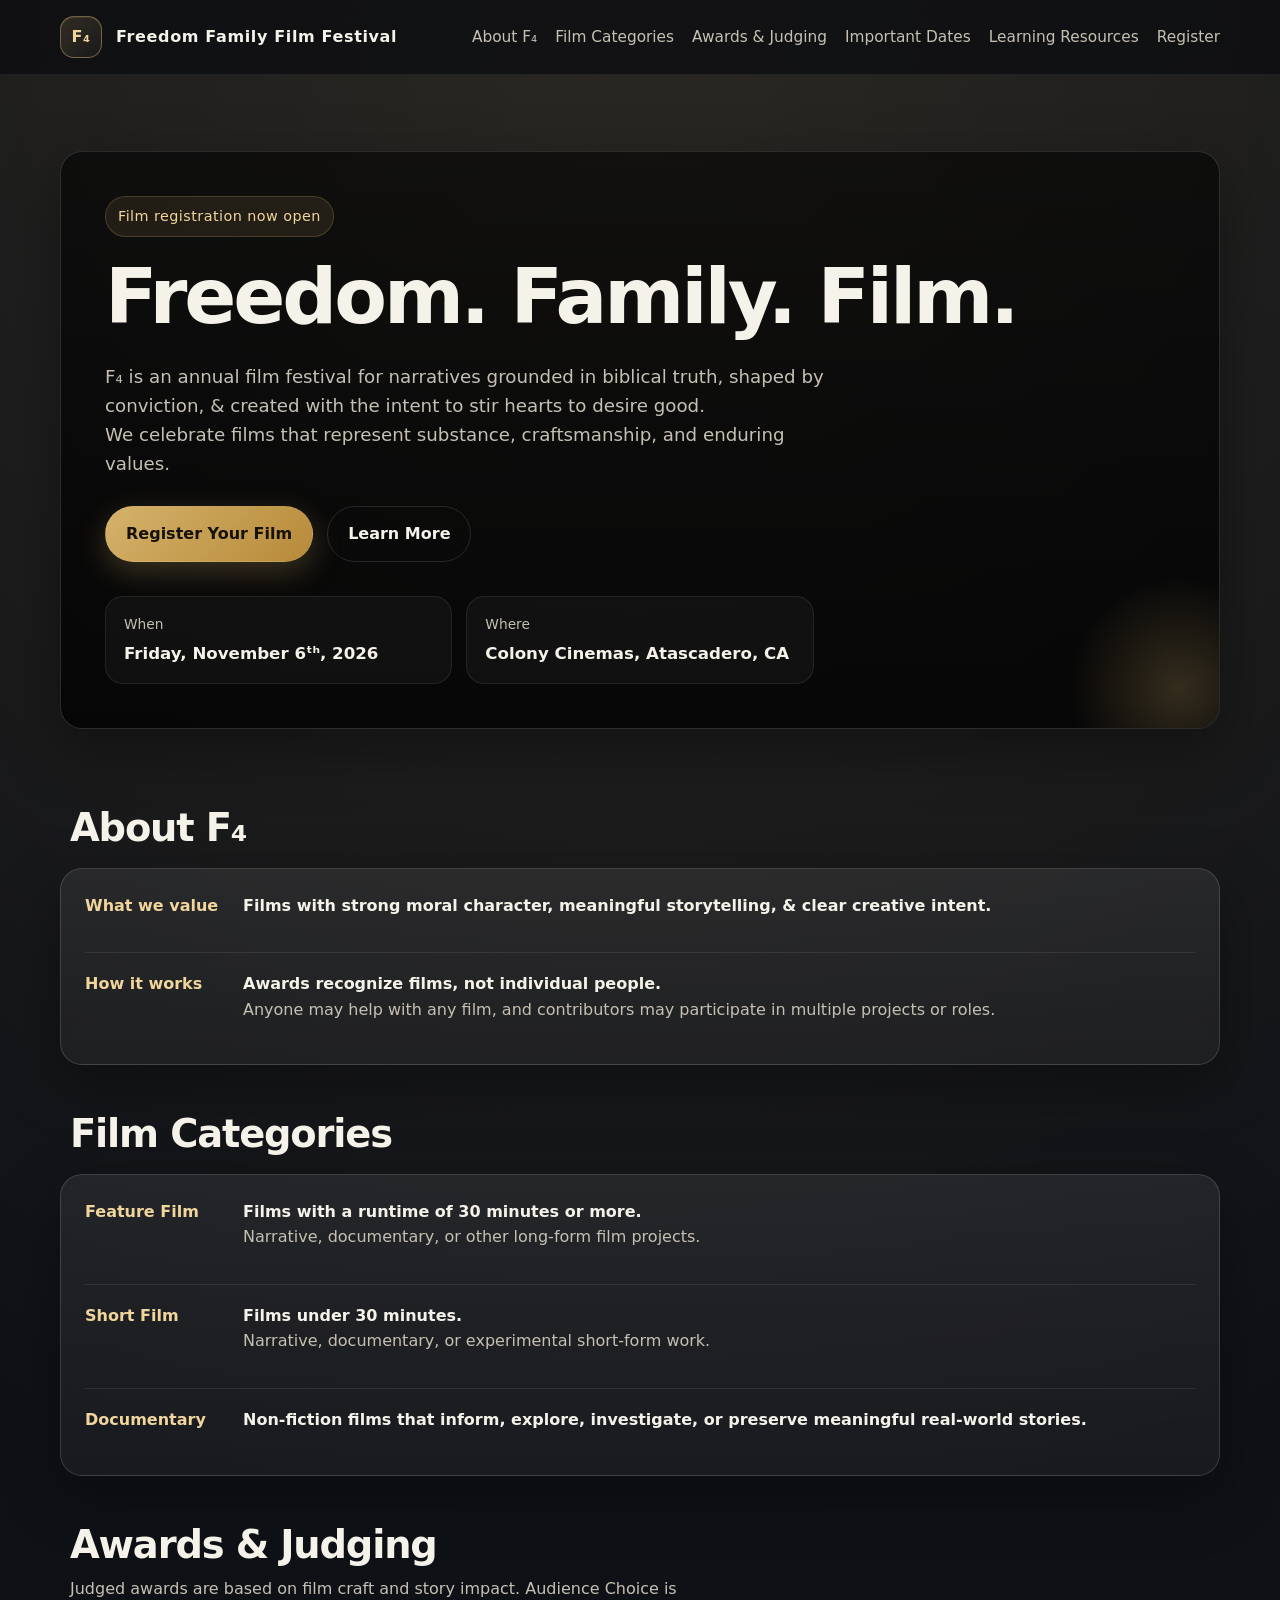
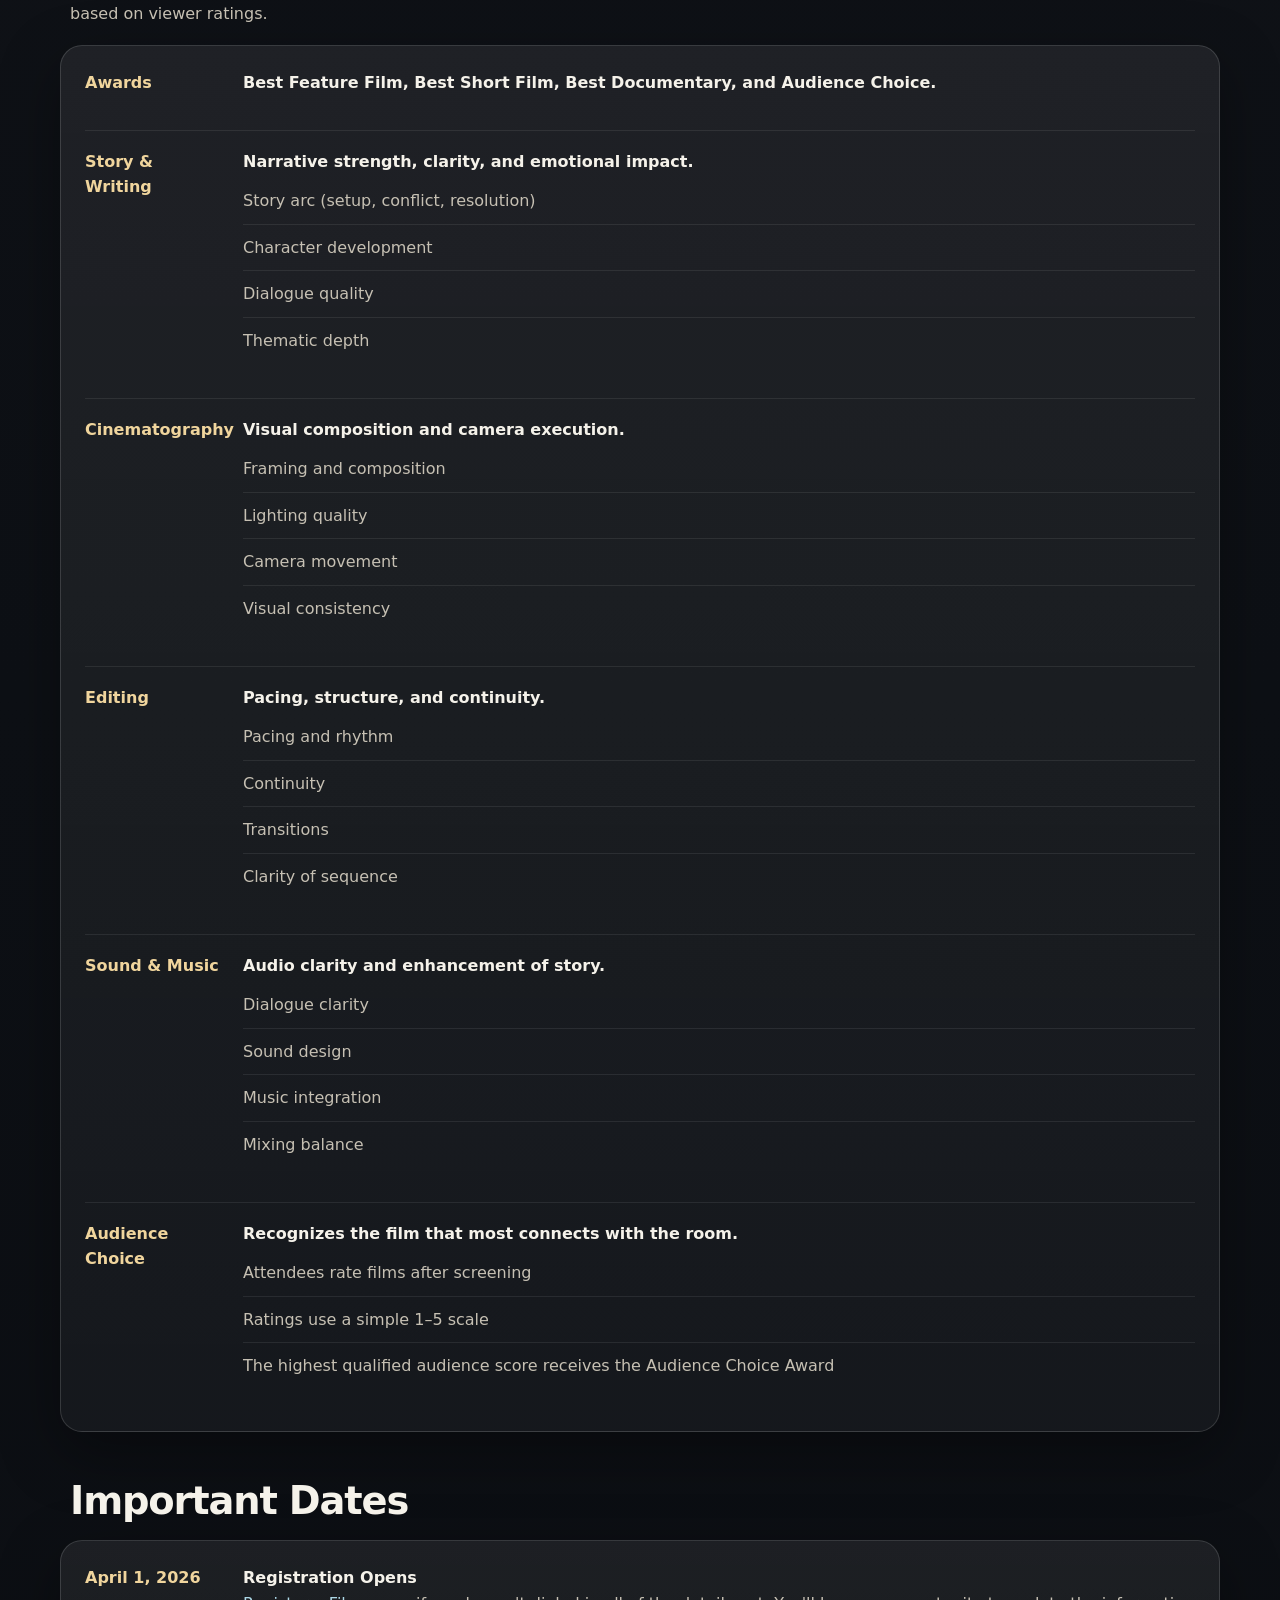
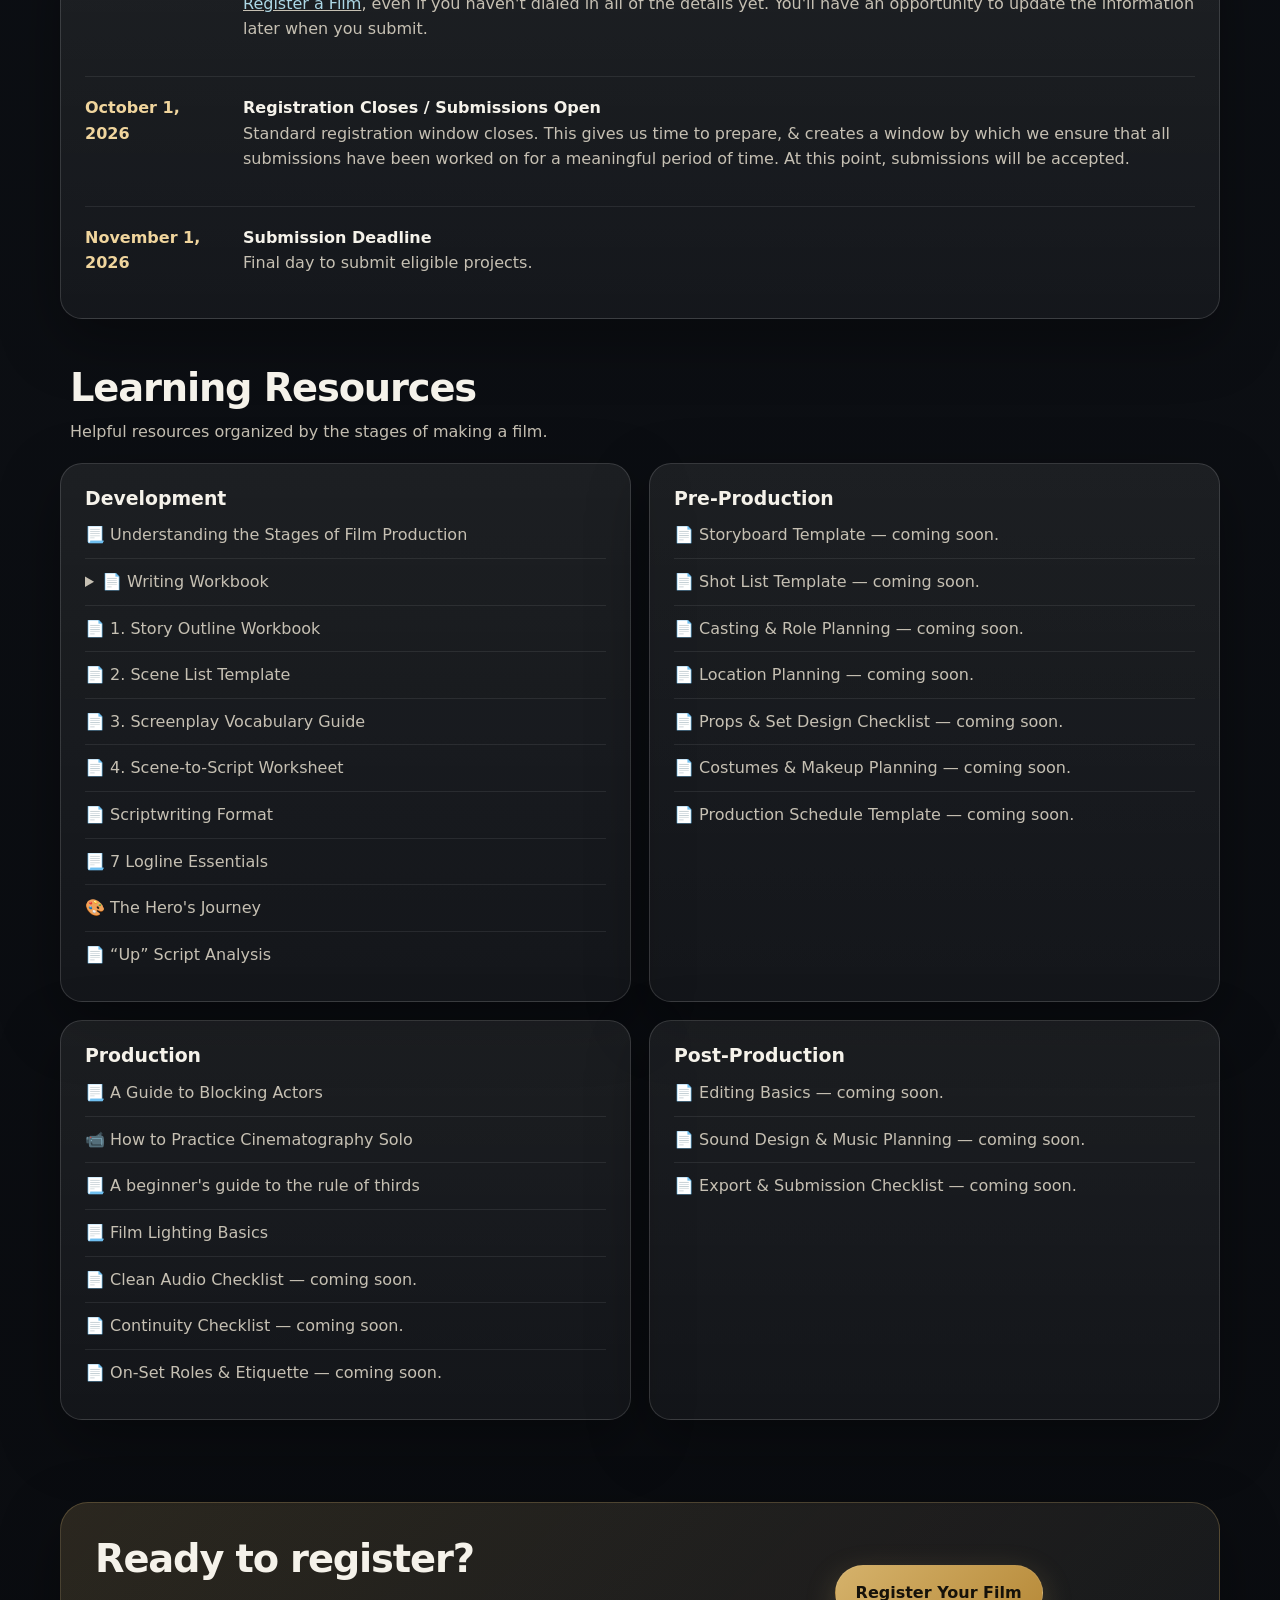
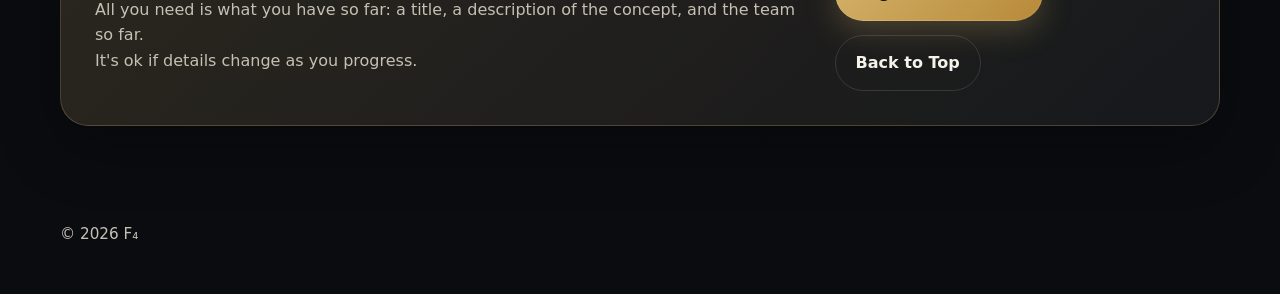
==== commit 0dcc14d6: "Use local Up script PDF" ====
--- a/index.html
+++ b/index.html
@@ -25,7 +25,7 @@
     <section id="categories"><div class="wrap"><div class="section-head"><div><h2>Film Categories</h2></div></div><article class="panel"><div class="timeline"><div class="timeline-item"><div class="timeline-date">Feature Film</div><div><strong>Films with a runtime of 30 minutes or more.</strong><div class="muted">Narrative, documentary, or other long-form film projects.</div></div></div><div class="timeline-item"><div class="timeline-date">Short Film</div><div><strong>Films under 30 minutes.</strong><div class="muted">Narrative, documentary, or experimental short-form work.</div></div></div><div class="timeline-item"><div class="timeline-date">Documentary</div><div><strong>Non-fiction films that inform, explore, investigate, or preserve meaningful real-world stories.</strong></div></div></div></article></div></section>
     <section id="evaluation"><div class="wrap"><div class="section-head"><div><h2>Awards &amp; Judging</h2><p>Judged awards are based on film craft and story impact. Audience Choice is based on viewer ratings.</p></div></div><article class="panel"><div class="timeline"><div class="timeline-item"><div class="timeline-date">Awards</div><div><strong>Best Feature Film, Best Short Film, Best Documentary, and Audience Choice.</strong></div></div><div class="timeline-item"><div class="timeline-date">Story &amp; Writing</div><div><strong>Narrative strength, clarity, and emotional impact.</strong><ul class="clean"><li>Story arc (setup, conflict, resolution)</li><li>Character development</li><li>Dialogue quality</li><li>Thematic depth</li></ul></div></div><div class="timeline-item"><div class="timeline-date">Cinematography</div><div><strong>Visual composition and camera execution.</strong><ul class="clean"><li>Framing and composition</li><li>Lighting quality</li><li>Camera movement</li><li>Visual consistency</li></ul></div></div><div class="timeline-item"><div class="timeline-date">Editing</div><div><strong>Pacing, structure, and continuity.</strong><ul class="clean"><li>Pacing and rhythm</li><li>Continuity</li><li>Transitions</li><li>Clarity of sequence</li></ul></div></div><div class="timeline-item"><div class="timeline-date">Sound &amp; Music</div><div><strong>Audio clarity and enhancement of story.</strong><ul class="clean"><li>Dialogue clarity</li><li>Sound design</li><li>Music integration</li><li>Mixing balance</li></ul></div></div><div class="timeline-item"><div class="timeline-date">Audience Choice</div><div><strong>Recognizes the film that most connects with the room.</strong><ul class="clean"><li>Attendees rate films after screening</li><li>Ratings use a simple 1–5 scale</li><li>The highest qualified audience score receives the Audience Choice Award</li></ul></div></div></div></article></div></section>
     <section id="submission"><div class="wrap"><div class="section-head"><div><h2>Important Dates</h2></div></div><article class="panel"><div class="timeline"><div class="timeline-item"><div class="timeline-date">April 1, 2026</div><div><strong>Registration Opens</strong><div class="muted"><u><a class="js-register-link" href="#" target="_blank" style="color: lightblue;">Register a Film</a></u>, even if you haven't dialed in all of the details yet. You'll have an opportunity to update the information later when you submit.</div></div></div><div class="timeline-item"><div class="timeline-date">October 1, 2026</div><div><strong>Registration Closes / Submissions Open</strong><div class="muted">Standard registration window closes. This gives us time to prepare, & creates a window by which we ensure that all submissions have been worked on for a meaningful period of time. At this point, submissions will be accepted.</div></div></div><div class="timeline-item"><div class="timeline-date">November 1, 2026</div><div><strong>Submission Deadline</strong><div class="muted">Final day to submit eligible projects.</div></div></div></div></article></div></section>
-    <section id="resources"><div class="wrap"><div class="section-head"><div><h2>Learning Resources</h2><p>Helpful resources organized by the stages of making a film.</p></div></div><div class="grid-2"><article class="panel"><h3>Development</h3><ul class="clean"><li><a href="https://www.masterclass.com/articles/understanding-the-stages-of-film-production" target="_blank">📃 Understanding the Stages of Film Production</a></li><li><details><summary>📄 Writing Workbook</summary><ul class="clean" style="margin-left: 2rem; padding-left: 1rem;"><li><a href="resources/writing-worksheet-workbook.html" target="_blank">8.5×11 Workbook</a></li><li><a href="resources/writing-worksheet.pdf" target="_blank">11×17 Worksheet</a></li></ul></details></li><li><a href="resources/story-outline-template.html" target="_blank">📄 1. Story Outline Workbook</a></li><li><a href="resources/scene-list-template.html" target="_blank">📄 2. Scene List Template</a></li><li><a href="resources/screenplay-vocabulary-guide.html" target="_blank">📄 3. Screenplay Vocabulary Guide</a></li><li><a href="resources/scene-to-script-worksheet.html" target="_blank">📄 4. Scene-to-Script Worksheet</a></li><li><a href="resources/scriptwriting-format.pdf" target="_blank">📄 Scriptwriting Format</a></li><li><a href="https://themissilesite.com/free-mikes-7-logline-essentials" target="_blank">📃 7 Logline Essentials</a></li><li><a href="resources/hero-journey.jpg" target="_blank">🎨 The Hero's Journey</a></li><li><a href="https://www.studiobinder.com/blog/up-script-pdf-screenplay-download/" target="_blank" rel="noopener">📃 “Up” Script Analysis</a></li></ul></article><article class="panel"><h3>Pre-Production</h3><ul class="clean"><li>📄 Storyboard Template — coming soon.</li><li>📄 Shot List Template — coming soon.</li><li>📄 Casting & Role Planning — coming soon.</li><li>📄 Location Planning — coming soon.</li><li>📄 Props & Set Design Checklist — coming soon.</li><li>📄 Costumes & Makeup Planning — coming soon.</li><li>📄 Production Schedule Template — coming soon.</li></ul></article><article class="panel"><h3>Production</h3><ul class="clean"><li><a href="https://www.mandy.com/magazine/article/blocking-actors-guide-79908/" target="_blank">📃 A Guide to Blocking Actors</a></li><li><a href="https://youtu.be/ecAHSt0Xneo?si=1_KBk3SbfbkyD5K5" target="_blank">📹 How to Practice Cinematography Solo</a></li><li><a href="https://www.videomaker.com/article/c10/14215-a-beginners-guide-to-the-rule-of-thirds/" target="_blank">📃 A beginner's guide to the rule of thirds</a></li><li><a href="https://filmconnection.com/blog/2020/01/13/film-lighting-basics/" target="_blank">📃 Film Lighting Basics</a></li><li>📄 Clean Audio Checklist — coming soon.</li><li>📄 Continuity Checklist — coming soon.</li><li>📄 On-Set Roles & Etiquette — coming soon.</li></ul></article><article class="panel"><h3>Post-Production</h3><ul class="clean"><li>📄 Editing Basics — coming soon.</li><li>📄 Sound Design & Music Planning — coming soon.</li><li>📄 Export & Submission Checklist — coming soon.</li></ul></article></div></div></section>
+    <section id="resources"><div class="wrap"><div class="section-head"><div><h2>Learning Resources</h2><p>Helpful resources organized by the stages of making a film.</p></div></div><div class="grid-2"><article class="panel"><h3>Development</h3><ul class="clean"><li><a href="https://www.masterclass.com/articles/understanding-the-stages-of-film-production" target="_blank">📃 Understanding the Stages of Film Production</a></li><li><details><summary>📄 Writing Workbook</summary><ul class="clean" style="margin-left: 2rem; padding-left: 1rem;"><li><a href="resources/writing-worksheet-workbook.html" target="_blank">8.5×11 Workbook</a></li><li><a href="resources/writing-worksheet.pdf" target="_blank">11×17 Worksheet</a></li></ul></details></li><li><a href="resources/story-outline-template.html" target="_blank">📄 1. Story Outline Workbook</a></li><li><a href="resources/scene-list-template.html" target="_blank">📄 2. Scene List Template</a></li><li><a href="resources/screenplay-vocabulary-guide.html" target="_blank">📄 3. Screenplay Vocabulary Guide</a></li><li><a href="resources/scene-to-script-worksheet.html" target="_blank">📄 4. Scene-to-Script Worksheet</a></li><li><a href="resources/scriptwriting-format.pdf" target="_blank">📄 Scriptwriting Format</a></li><li><a href="https://themissilesite.com/free-mikes-7-logline-essentials" target="_blank">📃 7 Logline Essentials</a></li><li><a href="resources/hero-journey.jpg" target="_blank">🎨 The Hero's Journey</a></li><li><a href="resources/up-script.pdf" target="_blank" rel="noopener">📄 “Up” Script Analysis</a></li></ul></article><article class="panel"><h3>Pre-Production</h3><ul class="clean"><li>📄 Storyboard Template — coming soon.</li><li>📄 Shot List Template — coming soon.</li><li>📄 Casting & Role Planning — coming soon.</li><li>📄 Location Planning — coming soon.</li><li>📄 Props & Set Design Checklist — coming soon.</li><li>📄 Costumes & Makeup Planning — coming soon.</li><li>📄 Production Schedule Template — coming soon.</li></ul></article><article class="panel"><h3>Production</h3><ul class="clean"><li><a href="https://www.mandy.com/magazine/article/blocking-actors-guide-79908/" target="_blank">📃 A Guide to Blocking Actors</a></li><li><a href="https://youtu.be/ecAHSt0Xneo?si=1_KBk3SbfbkyD5K5" target="_blank">📹 How to Practice Cinematography Solo</a></li><li><a href="https://www.videomaker.com/article/c10/14215-a-beginners-guide-to-the-rule-of-thirds/" target="_blank">📃 A beginner's guide to the rule of thirds</a></li><li><a href="https://filmconnection.com/blog/2020/01/13/film-lighting-basics/" target="_blank">📃 Film Lighting Basics</a></li><li>📄 Clean Audio Checklist — coming soon.</li><li>📄 Continuity Checklist — coming soon.</li><li>📄 On-Set Roles & Etiquette — coming soon.</li></ul></article><article class="panel"><h3>Post-Production</h3><ul class="clean"><li>📄 Editing Basics — coming soon.</li><li>📄 Sound Design & Music Planning — coming soon.</li><li>📄 Export & Submission Checklist — coming soon.</li></ul></article></div></div></section>
     <section id="contact"><div class="wrap"><div class="cta"><div class="cta-inner"><div><h2>Ready to register?</h2><p class="muted">All you need is what you have so far: a title, a description of the concept, and the team so far.<br>It's ok if details change as you progress.</p></div><div class="hero-actions"><a class="btn btn-primary js-register-link" href="#" target="_blank">Register Your Film</a><a class="btn" href="#top">Back to Top</a></div></div></div></div></section>
   </main>
 
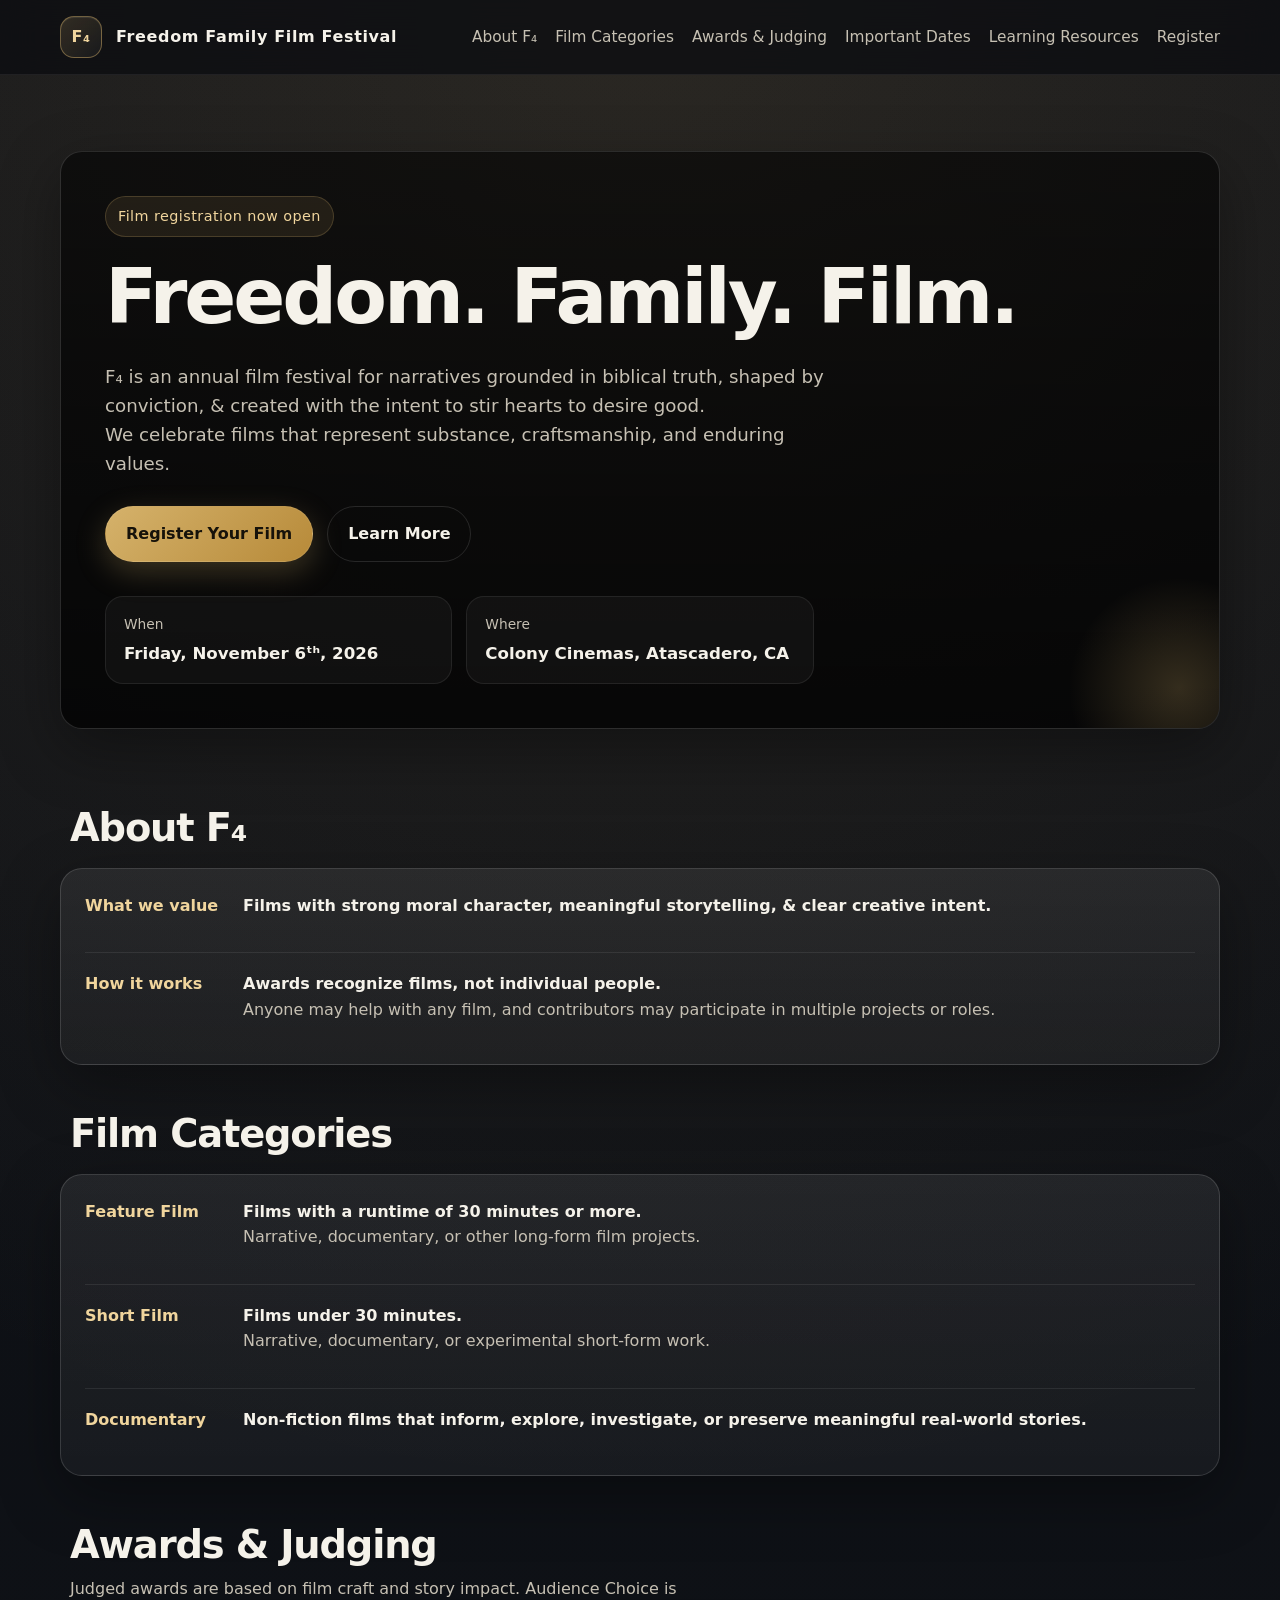
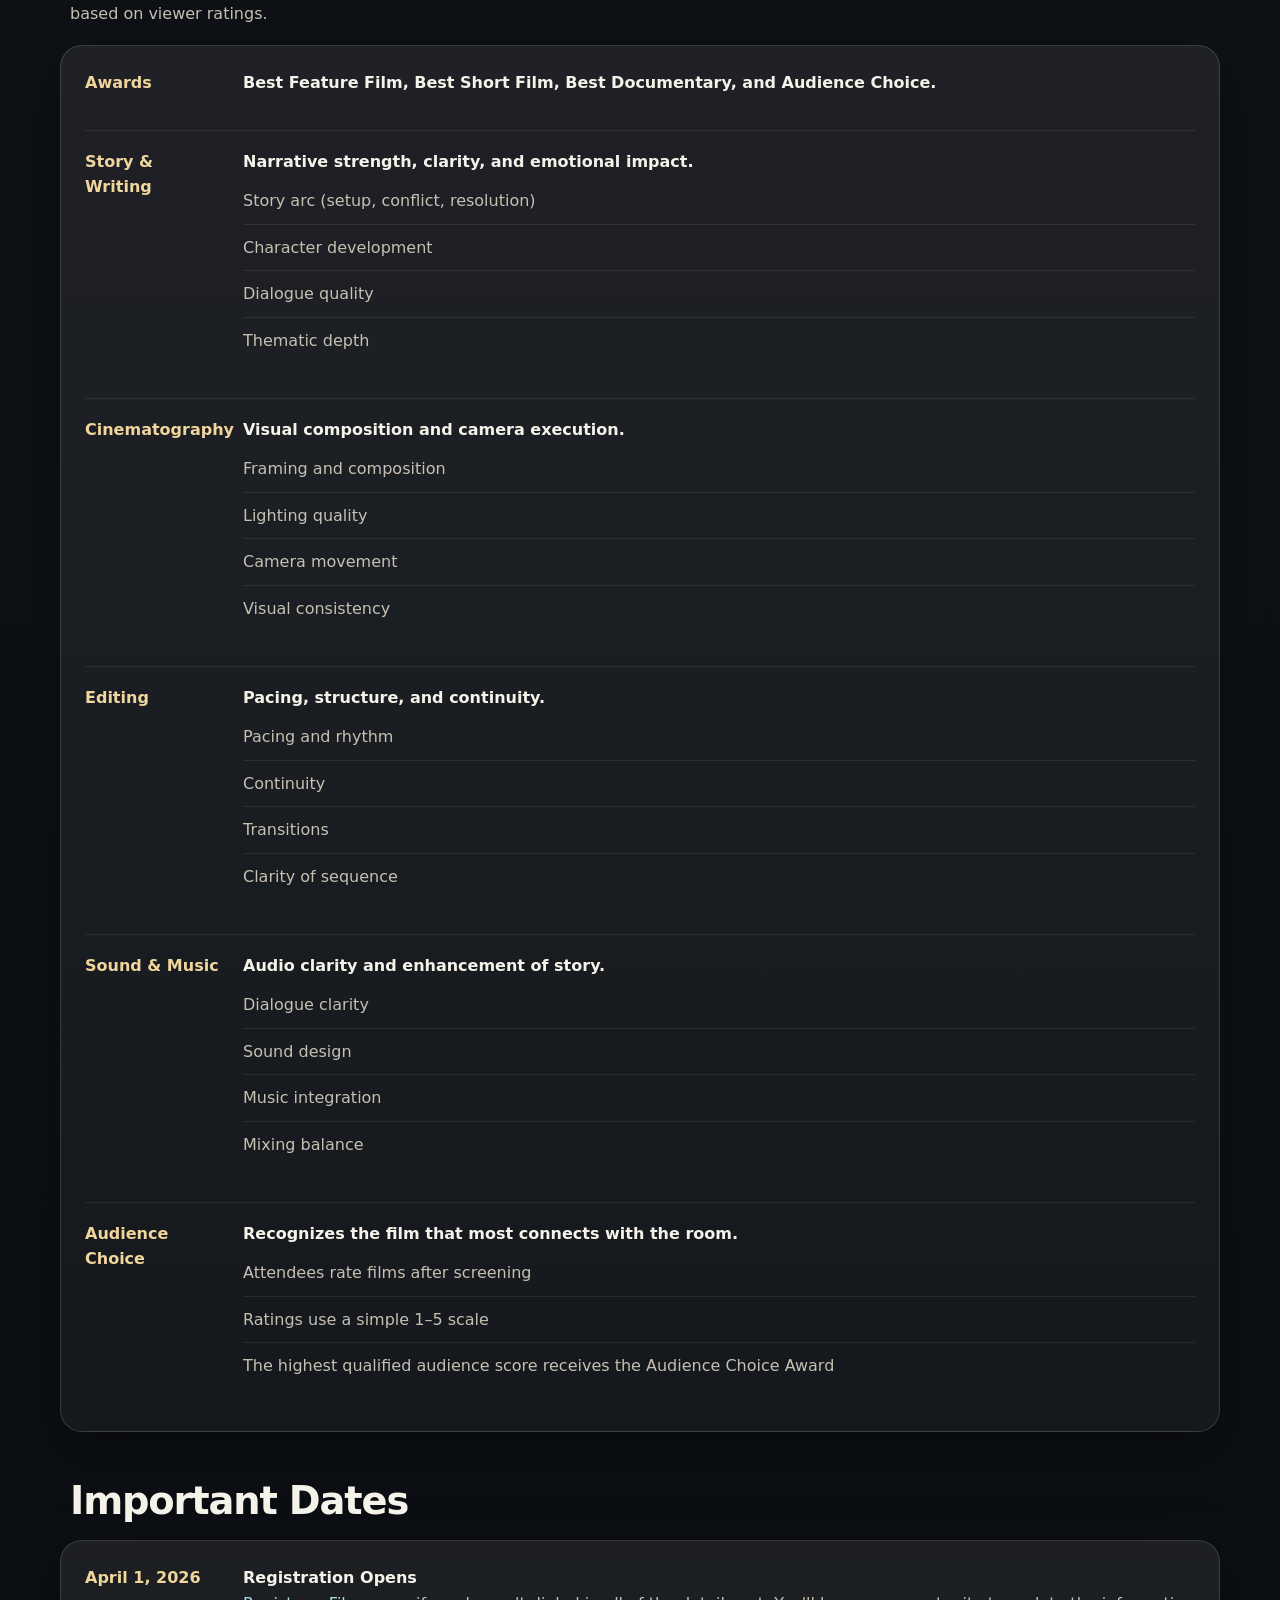
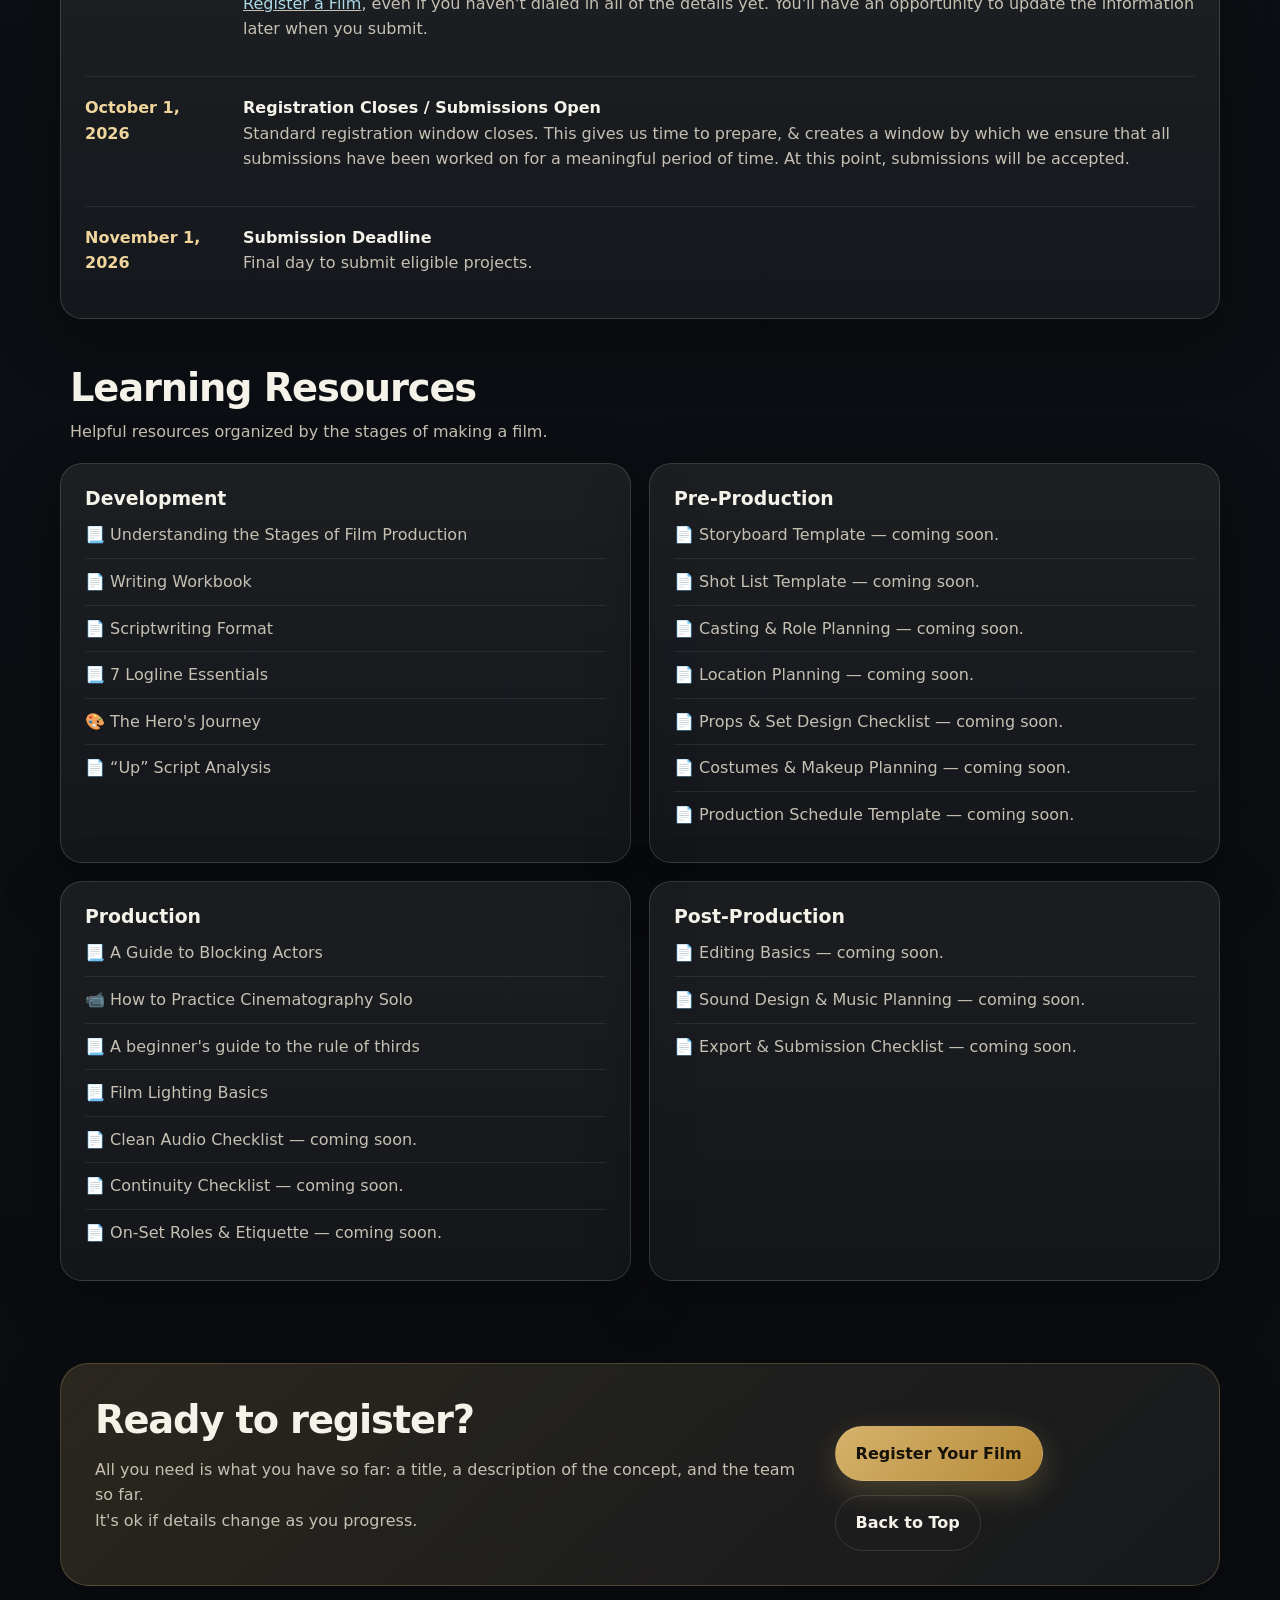
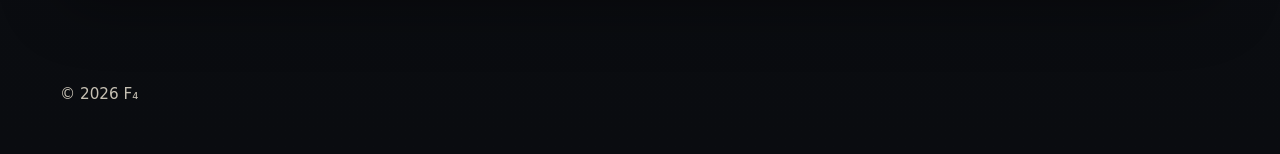
==== commit 0bd485e0: "Consolidate writing workbook resources" ====
--- a/index.html
+++ b/index.html
@@ -25,7 +25,7 @@
     <section id="categories"><div class="wrap"><div class="section-head"><div><h2>Film Categories</h2></div></div><article class="panel"><div class="timeline"><div class="timeline-item"><div class="timeline-date">Feature Film</div><div><strong>Films with a runtime of 30 minutes or more.</strong><div class="muted">Narrative, documentary, or other long-form film projects.</div></div></div><div class="timeline-item"><div class="timeline-date">Short Film</div><div><strong>Films under 30 minutes.</strong><div class="muted">Narrative, documentary, or experimental short-form work.</div></div></div><div class="timeline-item"><div class="timeline-date">Documentary</div><div><strong>Non-fiction films that inform, explore, investigate, or preserve meaningful real-world stories.</strong></div></div></div></article></div></section>
     <section id="evaluation"><div class="wrap"><div class="section-head"><div><h2>Awards &amp; Judging</h2><p>Judged awards are based on film craft and story impact. Audience Choice is based on viewer ratings.</p></div></div><article class="panel"><div class="timeline"><div class="timeline-item"><div class="timeline-date">Awards</div><div><strong>Best Feature Film, Best Short Film, Best Documentary, and Audience Choice.</strong></div></div><div class="timeline-item"><div class="timeline-date">Story &amp; Writing</div><div><strong>Narrative strength, clarity, and emotional impact.</strong><ul class="clean"><li>Story arc (setup, conflict, resolution)</li><li>Character development</li><li>Dialogue quality</li><li>Thematic depth</li></ul></div></div><div class="timeline-item"><div class="timeline-date">Cinematography</div><div><strong>Visual composition and camera execution.</strong><ul class="clean"><li>Framing and composition</li><li>Lighting quality</li><li>Camera movement</li><li>Visual consistency</li></ul></div></div><div class="timeline-item"><div class="timeline-date">Editing</div><div><strong>Pacing, structure, and continuity.</strong><ul class="clean"><li>Pacing and rhythm</li><li>Continuity</li><li>Transitions</li><li>Clarity of sequence</li></ul></div></div><div class="timeline-item"><div class="timeline-date">Sound &amp; Music</div><div><strong>Audio clarity and enhancement of story.</strong><ul class="clean"><li>Dialogue clarity</li><li>Sound design</li><li>Music integration</li><li>Mixing balance</li></ul></div></div><div class="timeline-item"><div class="timeline-date">Audience Choice</div><div><strong>Recognizes the film that most connects with the room.</strong><ul class="clean"><li>Attendees rate films after screening</li><li>Ratings use a simple 1–5 scale</li><li>The highest qualified audience score receives the Audience Choice Award</li></ul></div></div></div></article></div></section>
     <section id="submission"><div class="wrap"><div class="section-head"><div><h2>Important Dates</h2></div></div><article class="panel"><div class="timeline"><div class="timeline-item"><div class="timeline-date">April 1, 2026</div><div><strong>Registration Opens</strong><div class="muted"><u><a class="js-register-link" href="#" target="_blank" style="color: lightblue;">Register a Film</a></u>, even if you haven't dialed in all of the details yet. You'll have an opportunity to update the information later when you submit.</div></div></div><div class="timeline-item"><div class="timeline-date">October 1, 2026</div><div><strong>Registration Closes / Submissions Open</strong><div class="muted">Standard registration window closes. This gives us time to prepare, & creates a window by which we ensure that all submissions have been worked on for a meaningful period of time. At this point, submissions will be accepted.</div></div></div><div class="timeline-item"><div class="timeline-date">November 1, 2026</div><div><strong>Submission Deadline</strong><div class="muted">Final day to submit eligible projects.</div></div></div></div></article></div></section>
-    <section id="resources"><div class="wrap"><div class="section-head"><div><h2>Learning Resources</h2><p>Helpful resources organized by the stages of making a film.</p></div></div><div class="grid-2"><article class="panel"><h3>Development</h3><ul class="clean"><li><a href="https://www.masterclass.com/articles/understanding-the-stages-of-film-production" target="_blank">📃 Understanding the Stages of Film Production</a></li><li><details><summary>📄 Writing Workbook</summary><ul class="clean" style="margin-left: 2rem; padding-left: 1rem;"><li><a href="resources/writing-worksheet-workbook.html" target="_blank">8.5×11 Workbook</a></li><li><a href="resources/writing-worksheet.pdf" target="_blank">11×17 Worksheet</a></li></ul></details></li><li><a href="resources/story-outline-template.html" target="_blank">📄 1. Story Outline Workbook</a></li><li><a href="resources/scene-list-template.html" target="_blank">📄 2. Scene List Template</a></li><li><a href="resources/screenplay-vocabulary-guide.html" target="_blank">📄 3. Screenplay Vocabulary Guide</a></li><li><a href="resources/scene-to-script-worksheet.html" target="_blank">📄 4. Scene-to-Script Worksheet</a></li><li><a href="resources/scriptwriting-format.pdf" target="_blank">📄 Scriptwriting Format</a></li><li><a href="https://themissilesite.com/free-mikes-7-logline-essentials" target="_blank">📃 7 Logline Essentials</a></li><li><a href="resources/hero-journey.jpg" target="_blank">🎨 The Hero's Journey</a></li><li><a href="resources/up-script.pdf" target="_blank" rel="noopener">📄 “Up” Script Analysis</a></li></ul></article><article class="panel"><h3>Pre-Production</h3><ul class="clean"><li>📄 Storyboard Template — coming soon.</li><li>📄 Shot List Template — coming soon.</li><li>📄 Casting & Role Planning — coming soon.</li><li>📄 Location Planning — coming soon.</li><li>📄 Props & Set Design Checklist — coming soon.</li><li>📄 Costumes & Makeup Planning — coming soon.</li><li>📄 Production Schedule Template — coming soon.</li></ul></article><article class="panel"><h3>Production</h3><ul class="clean"><li><a href="https://www.mandy.com/magazine/article/blocking-actors-guide-79908/" target="_blank">📃 A Guide to Blocking Actors</a></li><li><a href="https://youtu.be/ecAHSt0Xneo?si=1_KBk3SbfbkyD5K5" target="_blank">📹 How to Practice Cinematography Solo</a></li><li><a href="https://www.videomaker.com/article/c10/14215-a-beginners-guide-to-the-rule-of-thirds/" target="_blank">📃 A beginner's guide to the rule of thirds</a></li><li><a href="https://filmconnection.com/blog/2020/01/13/film-lighting-basics/" target="_blank">📃 Film Lighting Basics</a></li><li>📄 Clean Audio Checklist — coming soon.</li><li>📄 Continuity Checklist — coming soon.</li><li>📄 On-Set Roles & Etiquette — coming soon.</li></ul></article><article class="panel"><h3>Post-Production</h3><ul class="clean"><li>📄 Editing Basics — coming soon.</li><li>📄 Sound Design & Music Planning — coming soon.</li><li>📄 Export & Submission Checklist — coming soon.</li></ul></article></div></div></section>
+    <section id="resources"><div class="wrap"><div class="section-head"><div><h2>Learning Resources</h2><p>Helpful resources organized by the stages of making a film.</p></div></div><div class="grid-2"><article class="panel"><h3>Development</h3><ul class="clean"><li><a href="https://www.masterclass.com/articles/understanding-the-stages-of-film-production" target="_blank">📃 Understanding the Stages of Film Production</a></li><li><a href="resources/writing-workbook.pdf" target="_blank">📄 Writing Workbook</a></li><li><a href="resources/scriptwriting-format.pdf" target="_blank">📄 Scriptwriting Format</a></li><li><a href="https://themissilesite.com/free-mikes-7-logline-essentials" target="_blank">📃 7 Logline Essentials</a></li><li><a href="resources/hero-journey.jpg" target="_blank">🎨 The Hero's Journey</a></li><li><a href="resources/up-script.pdf" target="_blank" rel="noopener">📄 “Up” Script Analysis</a></li></ul></article><article class="panel"><h3>Pre-Production</h3><ul class="clean"><li>📄 Storyboard Template — coming soon.</li><li>📄 Shot List Template — coming soon.</li><li>📄 Casting & Role Planning — coming soon.</li><li>📄 Location Planning — coming soon.</li><li>📄 Props & Set Design Checklist — coming soon.</li><li>📄 Costumes & Makeup Planning — coming soon.</li><li>📄 Production Schedule Template — coming soon.</li></ul></article><article class="panel"><h3>Production</h3><ul class="clean"><li><a href="https://www.mandy.com/magazine/article/blocking-actors-guide-79908/" target="_blank">📃 A Guide to Blocking Actors</a></li><li><a href="https://youtu.be/ecAHSt0Xneo?si=1_KBk3SbfbkyD5K5" target="_blank">📹 How to Practice Cinematography Solo</a></li><li><a href="https://www.videomaker.com/article/c10/14215-a-beginners-guide-to-the-rule-of-thirds/" target="_blank">📃 A beginner's guide to the rule of thirds</a></li><li><a href="https://filmconnection.com/blog/2020/01/13/film-lighting-basics/" target="_blank">📃 Film Lighting Basics</a></li><li>📄 Clean Audio Checklist — coming soon.</li><li>📄 Continuity Checklist — coming soon.</li><li>📄 On-Set Roles & Etiquette — coming soon.</li></ul></article><article class="panel"><h3>Post-Production</h3><ul class="clean"><li>📄 Editing Basics — coming soon.</li><li>📄 Sound Design & Music Planning — coming soon.</li><li>📄 Export & Submission Checklist — coming soon.</li></ul></article></div></div></section>
     <section id="contact"><div class="wrap"><div class="cta"><div class="cta-inner"><div><h2>Ready to register?</h2><p class="muted">All you need is what you have so far: a title, a description of the concept, and the team so far.<br>It's ok if details change as you progress.</p></div><div class="hero-actions"><a class="btn btn-primary js-register-link" href="#" target="_blank">Register Your Film</a><a class="btn" href="#top">Back to Top</a></div></div></div></div></section>
   </main>
 
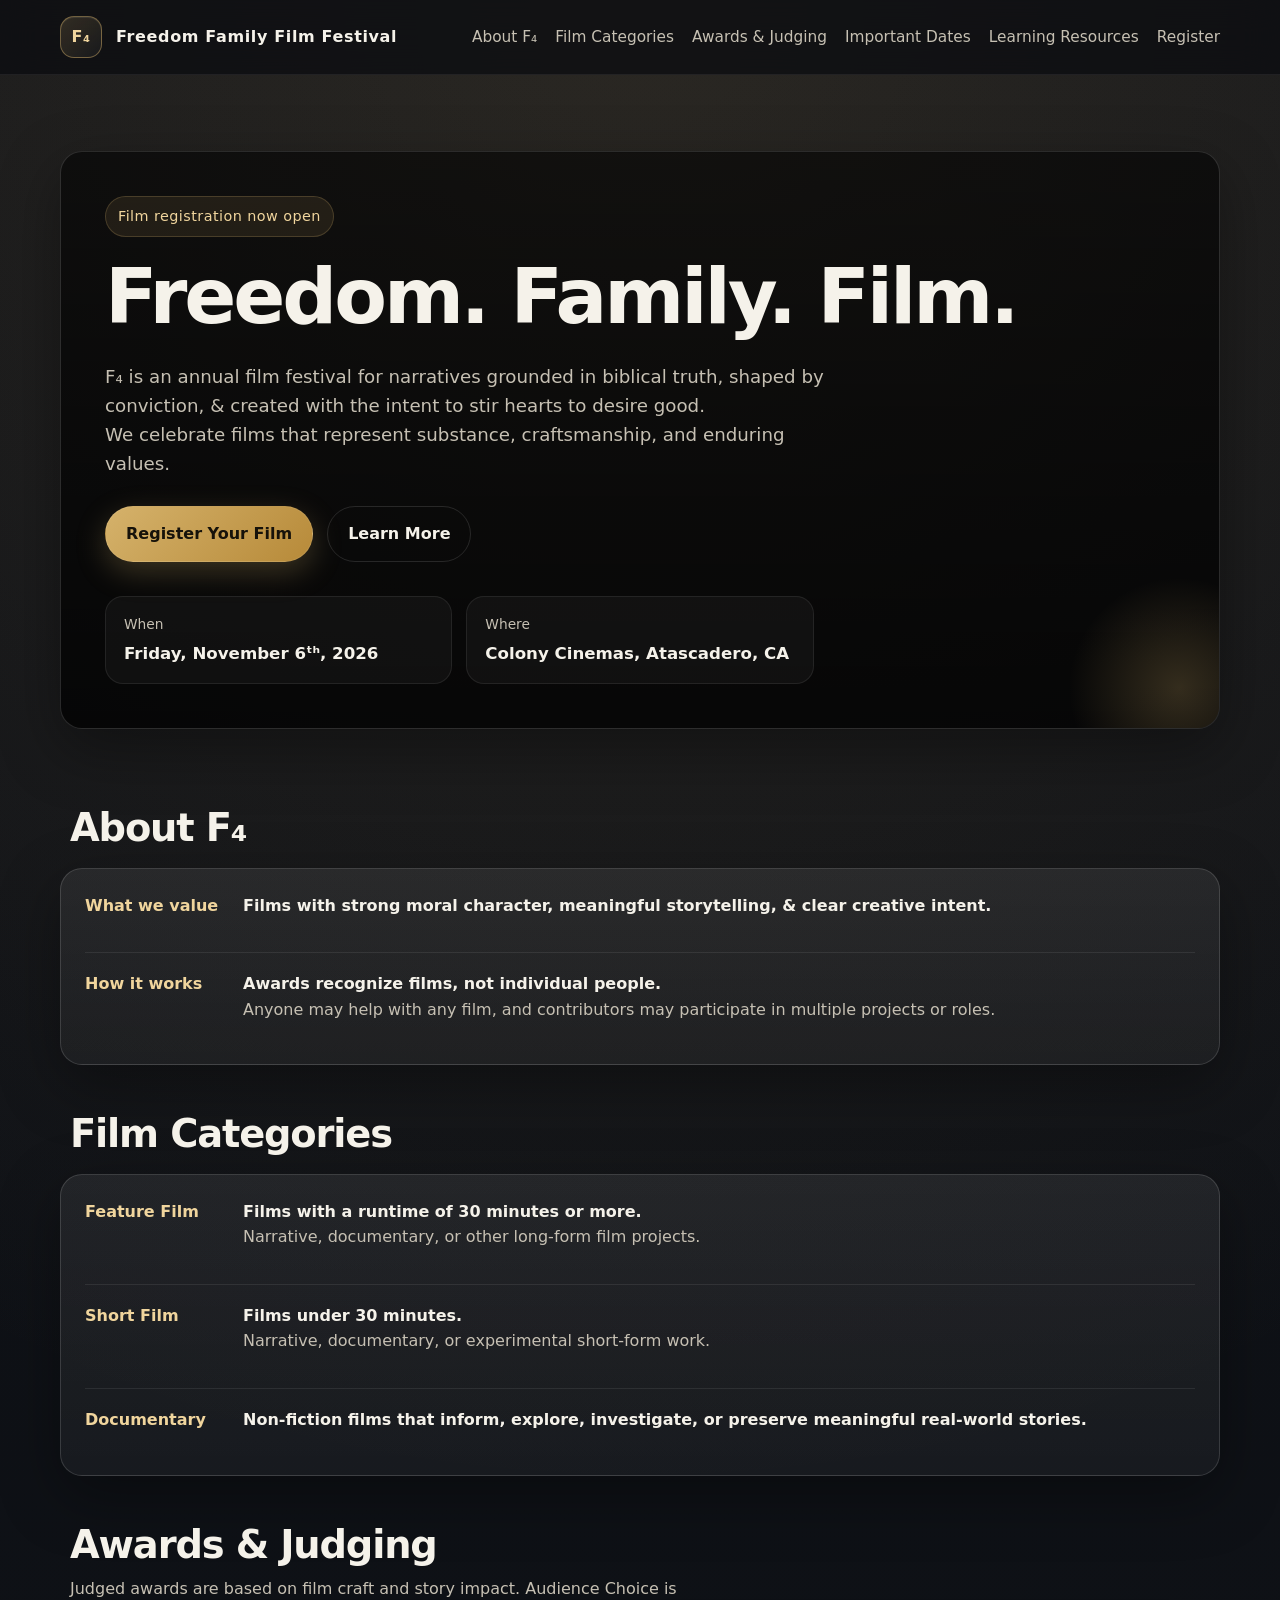
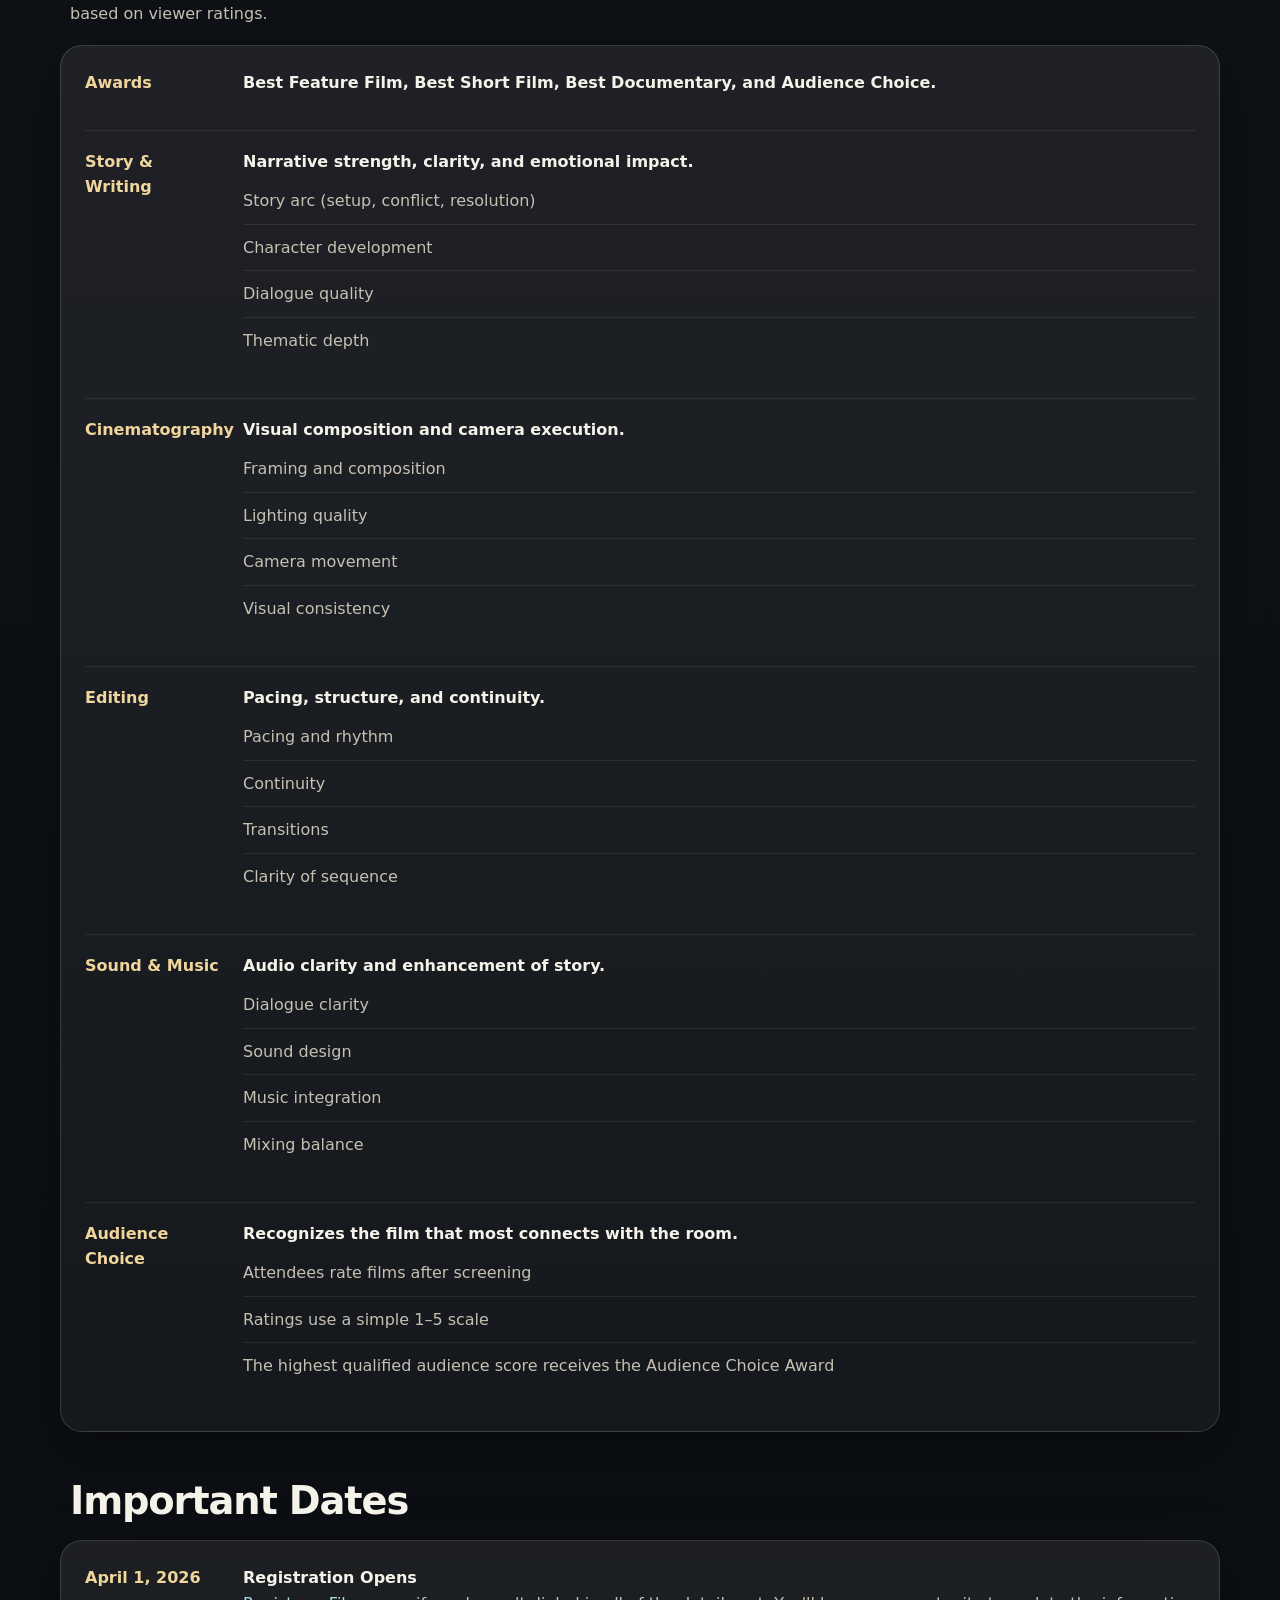
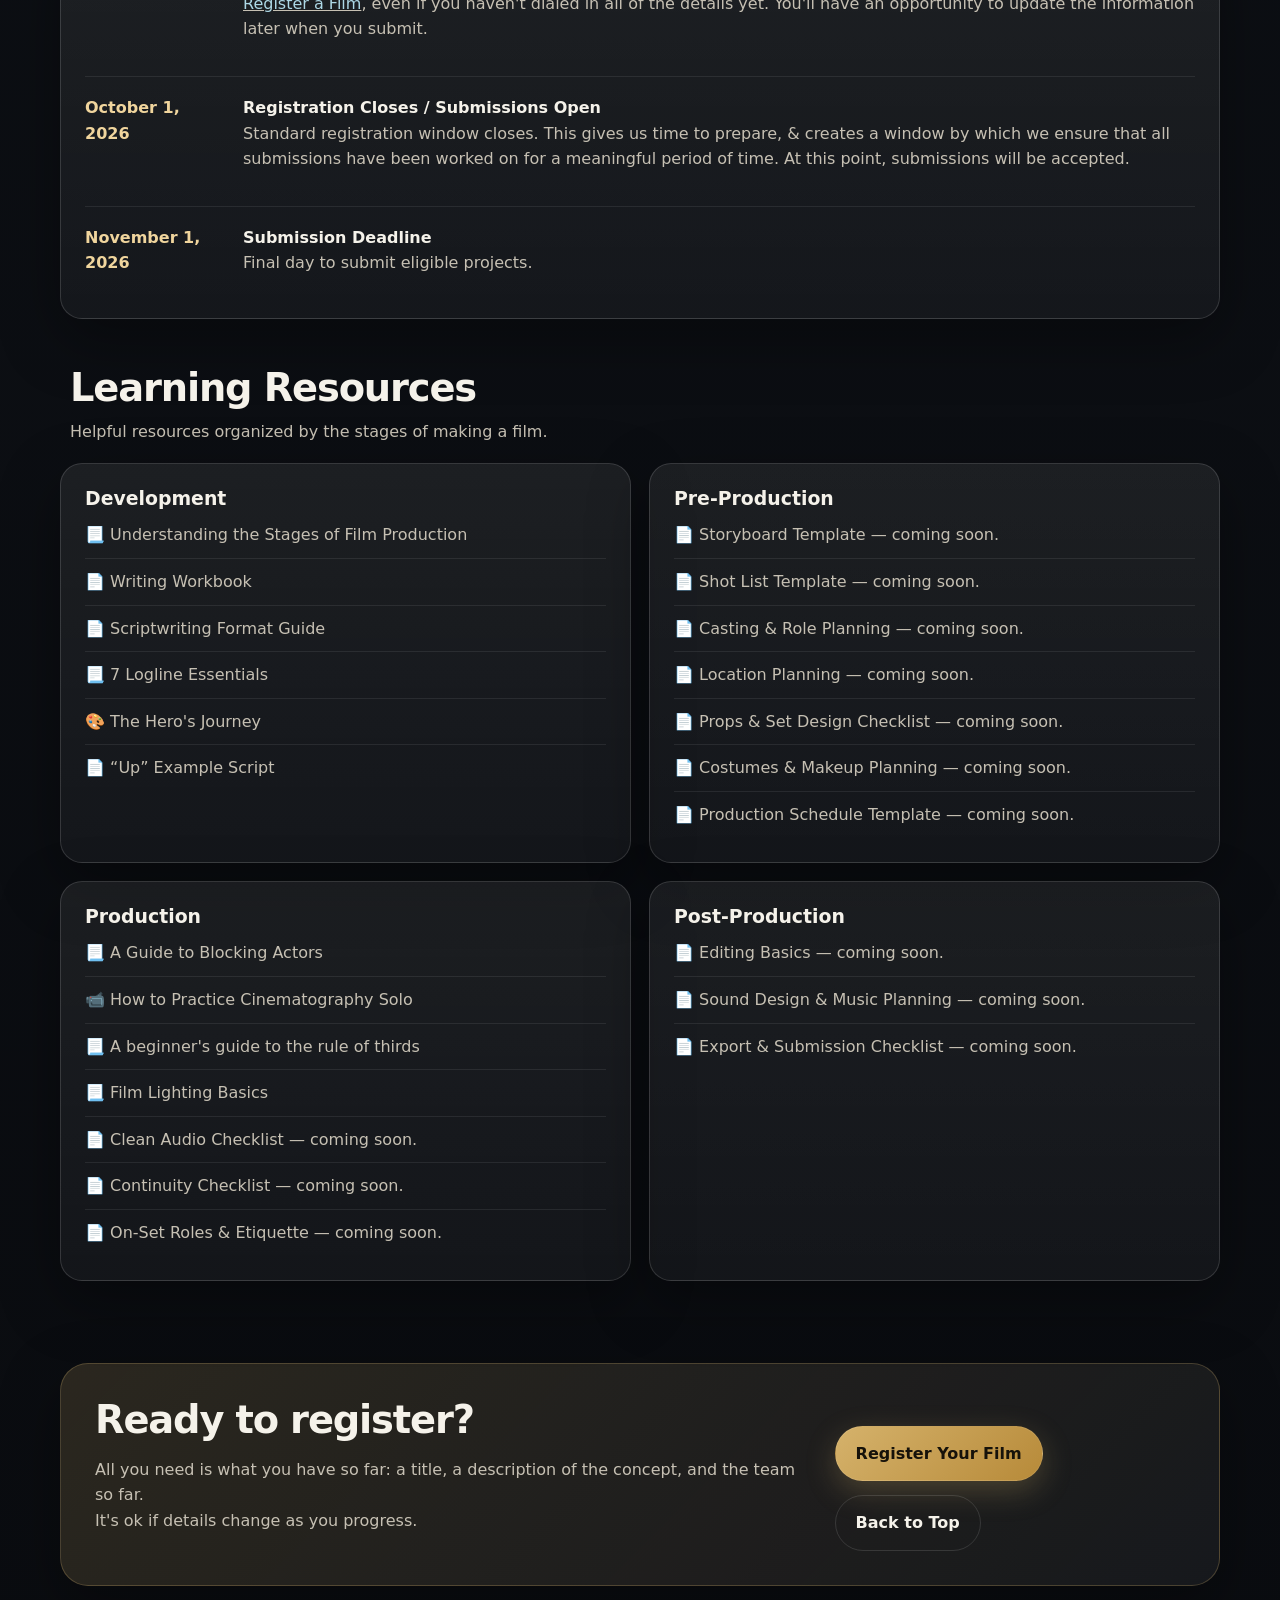
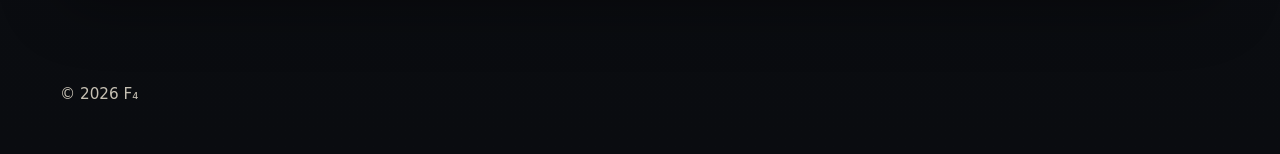
==== commit 98cd0bc6: "Rename script resource labels" ====
--- a/index.html
+++ b/index.html
@@ -25,7 +25,7 @@
     <section id="categories"><div class="wrap"><div class="section-head"><div><h2>Film Categories</h2></div></div><article class="panel"><div class="timeline"><div class="timeline-item"><div class="timeline-date">Feature Film</div><div><strong>Films with a runtime of 30 minutes or more.</strong><div class="muted">Narrative, documentary, or other long-form film projects.</div></div></div><div class="timeline-item"><div class="timeline-date">Short Film</div><div><strong>Films under 30 minutes.</strong><div class="muted">Narrative, documentary, or experimental short-form work.</div></div></div><div class="timeline-item"><div class="timeline-date">Documentary</div><div><strong>Non-fiction films that inform, explore, investigate, or preserve meaningful real-world stories.</strong></div></div></div></article></div></section>
     <section id="evaluation"><div class="wrap"><div class="section-head"><div><h2>Awards &amp; Judging</h2><p>Judged awards are based on film craft and story impact. Audience Choice is based on viewer ratings.</p></div></div><article class="panel"><div class="timeline"><div class="timeline-item"><div class="timeline-date">Awards</div><div><strong>Best Feature Film, Best Short Film, Best Documentary, and Audience Choice.</strong></div></div><div class="timeline-item"><div class="timeline-date">Story &amp; Writing</div><div><strong>Narrative strength, clarity, and emotional impact.</strong><ul class="clean"><li>Story arc (setup, conflict, resolution)</li><li>Character development</li><li>Dialogue quality</li><li>Thematic depth</li></ul></div></div><div class="timeline-item"><div class="timeline-date">Cinematography</div><div><strong>Visual composition and camera execution.</strong><ul class="clean"><li>Framing and composition</li><li>Lighting quality</li><li>Camera movement</li><li>Visual consistency</li></ul></div></div><div class="timeline-item"><div class="timeline-date">Editing</div><div><strong>Pacing, structure, and continuity.</strong><ul class="clean"><li>Pacing and rhythm</li><li>Continuity</li><li>Transitions</li><li>Clarity of sequence</li></ul></div></div><div class="timeline-item"><div class="timeline-date">Sound &amp; Music</div><div><strong>Audio clarity and enhancement of story.</strong><ul class="clean"><li>Dialogue clarity</li><li>Sound design</li><li>Music integration</li><li>Mixing balance</li></ul></div></div><div class="timeline-item"><div class="timeline-date">Audience Choice</div><div><strong>Recognizes the film that most connects with the room.</strong><ul class="clean"><li>Attendees rate films after screening</li><li>Ratings use a simple 1–5 scale</li><li>The highest qualified audience score receives the Audience Choice Award</li></ul></div></div></div></article></div></section>
     <section id="submission"><div class="wrap"><div class="section-head"><div><h2>Important Dates</h2></div></div><article class="panel"><div class="timeline"><div class="timeline-item"><div class="timeline-date">April 1, 2026</div><div><strong>Registration Opens</strong><div class="muted"><u><a class="js-register-link" href="#" target="_blank" style="color: lightblue;">Register a Film</a></u>, even if you haven't dialed in all of the details yet. You'll have an opportunity to update the information later when you submit.</div></div></div><div class="timeline-item"><div class="timeline-date">October 1, 2026</div><div><strong>Registration Closes / Submissions Open</strong><div class="muted">Standard registration window closes. This gives us time to prepare, & creates a window by which we ensure that all submissions have been worked on for a meaningful period of time. At this point, submissions will be accepted.</div></div></div><div class="timeline-item"><div class="timeline-date">November 1, 2026</div><div><strong>Submission Deadline</strong><div class="muted">Final day to submit eligible projects.</div></div></div></div></article></div></section>
-    <section id="resources"><div class="wrap"><div class="section-head"><div><h2>Learning Resources</h2><p>Helpful resources organized by the stages of making a film.</p></div></div><div class="grid-2"><article class="panel"><h3>Development</h3><ul class="clean"><li><a href="https://www.masterclass.com/articles/understanding-the-stages-of-film-production" target="_blank">📃 Understanding the Stages of Film Production</a></li><li><a href="resources/writing-workbook.pdf" target="_blank">📄 Writing Workbook</a></li><li><a href="resources/scriptwriting-format.pdf" target="_blank">📄 Scriptwriting Format</a></li><li><a href="https://themissilesite.com/free-mikes-7-logline-essentials" target="_blank">📃 7 Logline Essentials</a></li><li><a href="resources/hero-journey.jpg" target="_blank">🎨 The Hero's Journey</a></li><li><a href="resources/up-script.pdf" target="_blank" rel="noopener">📄 “Up” Script Analysis</a></li></ul></article><article class="panel"><h3>Pre-Production</h3><ul class="clean"><li>📄 Storyboard Template — coming soon.</li><li>📄 Shot List Template — coming soon.</li><li>📄 Casting & Role Planning — coming soon.</li><li>📄 Location Planning — coming soon.</li><li>📄 Props & Set Design Checklist — coming soon.</li><li>📄 Costumes & Makeup Planning — coming soon.</li><li>📄 Production Schedule Template — coming soon.</li></ul></article><article class="panel"><h3>Production</h3><ul class="clean"><li><a href="https://www.mandy.com/magazine/article/blocking-actors-guide-79908/" target="_blank">📃 A Guide to Blocking Actors</a></li><li><a href="https://youtu.be/ecAHSt0Xneo?si=1_KBk3SbfbkyD5K5" target="_blank">📹 How to Practice Cinematography Solo</a></li><li><a href="https://www.videomaker.com/article/c10/14215-a-beginners-guide-to-the-rule-of-thirds/" target="_blank">📃 A beginner's guide to the rule of thirds</a></li><li><a href="https://filmconnection.com/blog/2020/01/13/film-lighting-basics/" target="_blank">📃 Film Lighting Basics</a></li><li>📄 Clean Audio Checklist — coming soon.</li><li>📄 Continuity Checklist — coming soon.</li><li>📄 On-Set Roles & Etiquette — coming soon.</li></ul></article><article class="panel"><h3>Post-Production</h3><ul class="clean"><li>📄 Editing Basics — coming soon.</li><li>📄 Sound Design & Music Planning — coming soon.</li><li>📄 Export & Submission Checklist — coming soon.</li></ul></article></div></div></section>
+    <section id="resources"><div class="wrap"><div class="section-head"><div><h2>Learning Resources</h2><p>Helpful resources organized by the stages of making a film.</p></div></div><div class="grid-2"><article class="panel"><h3>Development</h3><ul class="clean"><li><a href="https://www.masterclass.com/articles/understanding-the-stages-of-film-production" target="_blank">📃 Understanding the Stages of Film Production</a></li><li><a href="resources/writing-workbook.pdf" target="_blank">📄 Writing Workbook</a></li><li><a href="resources/scriptwriting-format.pdf" target="_blank">📄 Scriptwriting Format Guide</a></li><li><a href="https://themissilesite.com/free-mikes-7-logline-essentials" target="_blank">📃 7 Logline Essentials</a></li><li><a href="resources/hero-journey.jpg" target="_blank">🎨 The Hero's Journey</a></li><li><a href="resources/up-script.pdf" target="_blank" rel="noopener">📄 “Up” Example Script</a></li></ul></article><article class="panel"><h3>Pre-Production</h3><ul class="clean"><li>📄 Storyboard Template — coming soon.</li><li>📄 Shot List Template — coming soon.</li><li>📄 Casting & Role Planning — coming soon.</li><li>📄 Location Planning — coming soon.</li><li>📄 Props & Set Design Checklist — coming soon.</li><li>📄 Costumes & Makeup Planning — coming soon.</li><li>📄 Production Schedule Template — coming soon.</li></ul></article><article class="panel"><h3>Production</h3><ul class="clean"><li><a href="https://www.mandy.com/magazine/article/blocking-actors-guide-79908/" target="_blank">📃 A Guide to Blocking Actors</a></li><li><a href="https://youtu.be/ecAHSt0Xneo?si=1_KBk3SbfbkyD5K5" target="_blank">📹 How to Practice Cinematography Solo</a></li><li><a href="https://www.videomaker.com/article/c10/14215-a-beginners-guide-to-the-rule-of-thirds/" target="_blank">📃 A beginner's guide to the rule of thirds</a></li><li><a href="https://filmconnection.com/blog/2020/01/13/film-lighting-basics/" target="_blank">📃 Film Lighting Basics</a></li><li>📄 Clean Audio Checklist — coming soon.</li><li>📄 Continuity Checklist — coming soon.</li><li>📄 On-Set Roles & Etiquette — coming soon.</li></ul></article><article class="panel"><h3>Post-Production</h3><ul class="clean"><li>📄 Editing Basics — coming soon.</li><li>📄 Sound Design & Music Planning — coming soon.</li><li>📄 Export & Submission Checklist — coming soon.</li></ul></article></div></div></section>
     <section id="contact"><div class="wrap"><div class="cta"><div class="cta-inner"><div><h2>Ready to register?</h2><p class="muted">All you need is what you have so far: a title, a description of the concept, and the team so far.<br>It's ok if details change as you progress.</p></div><div class="hero-actions"><a class="btn btn-primary js-register-link" href="#" target="_blank">Register Your Film</a><a class="btn" href="#top">Back to Top</a></div></div></div></div></section>
   </main>
 
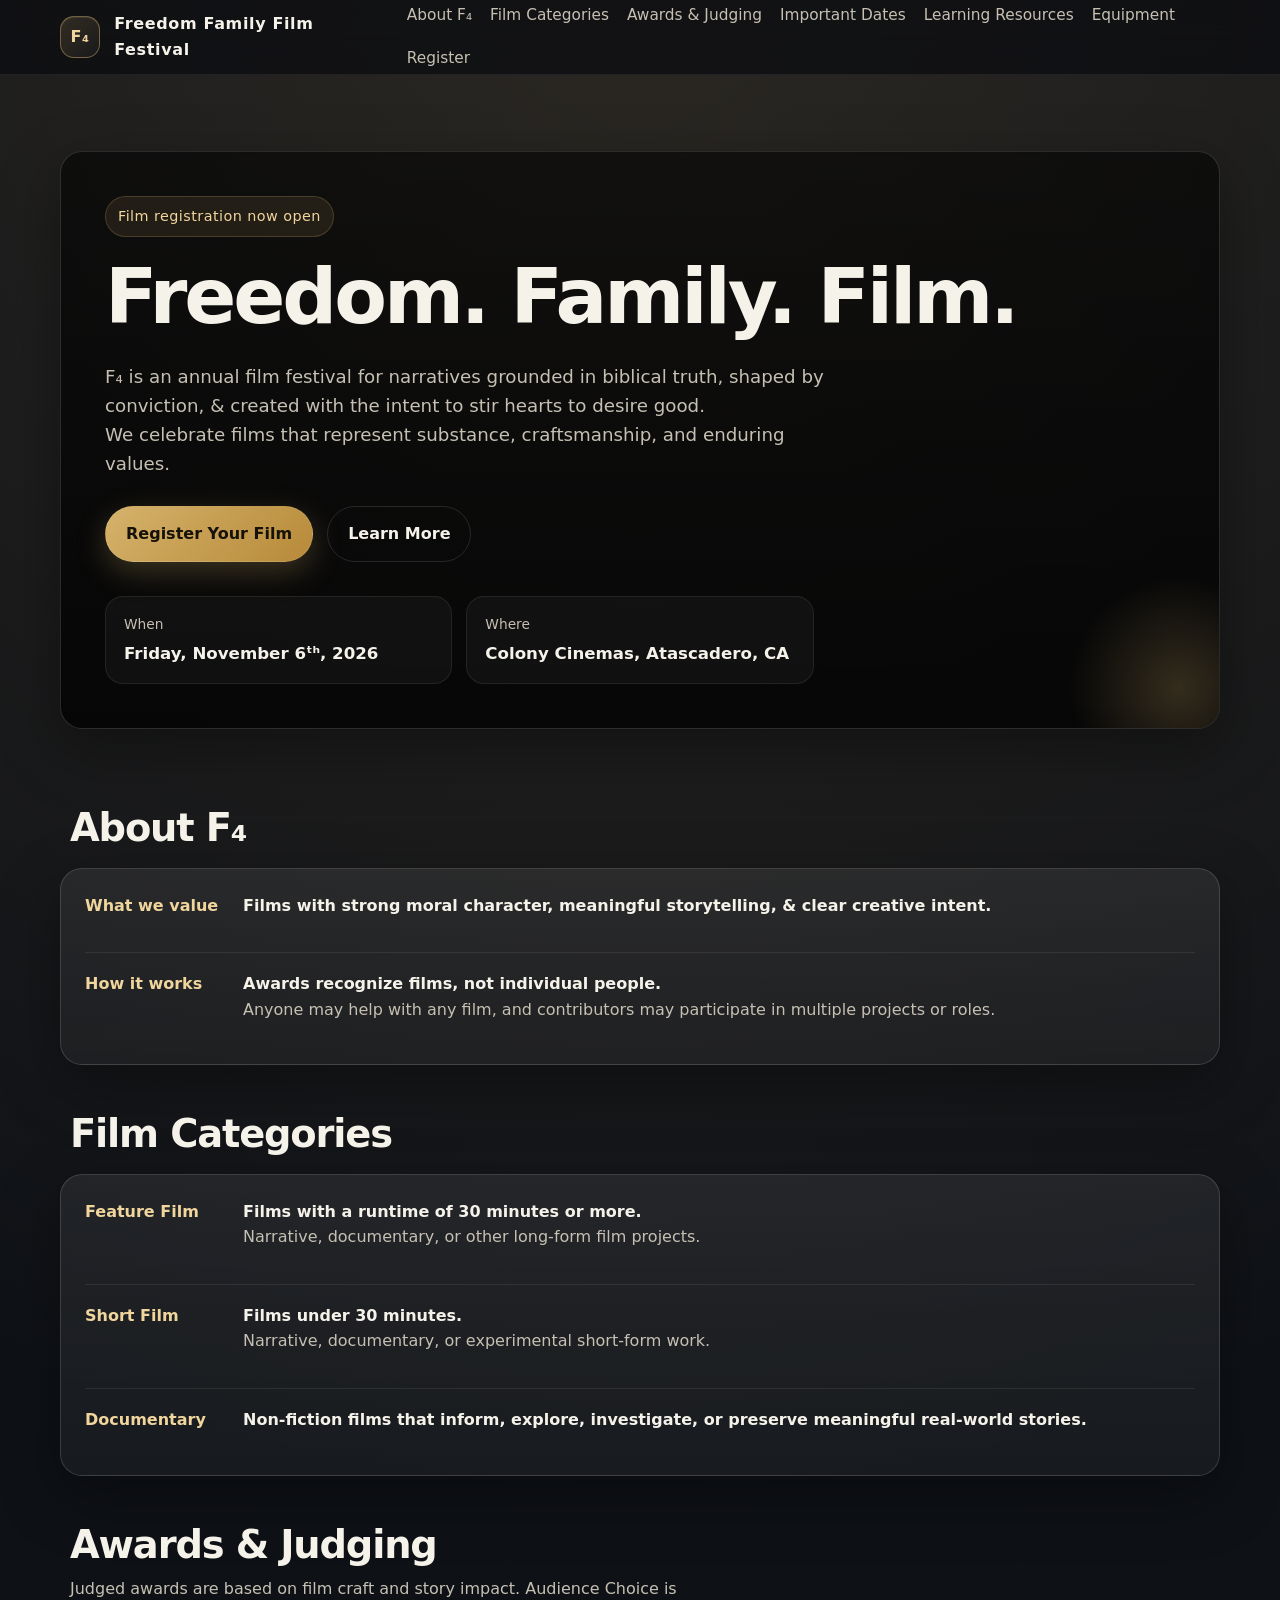
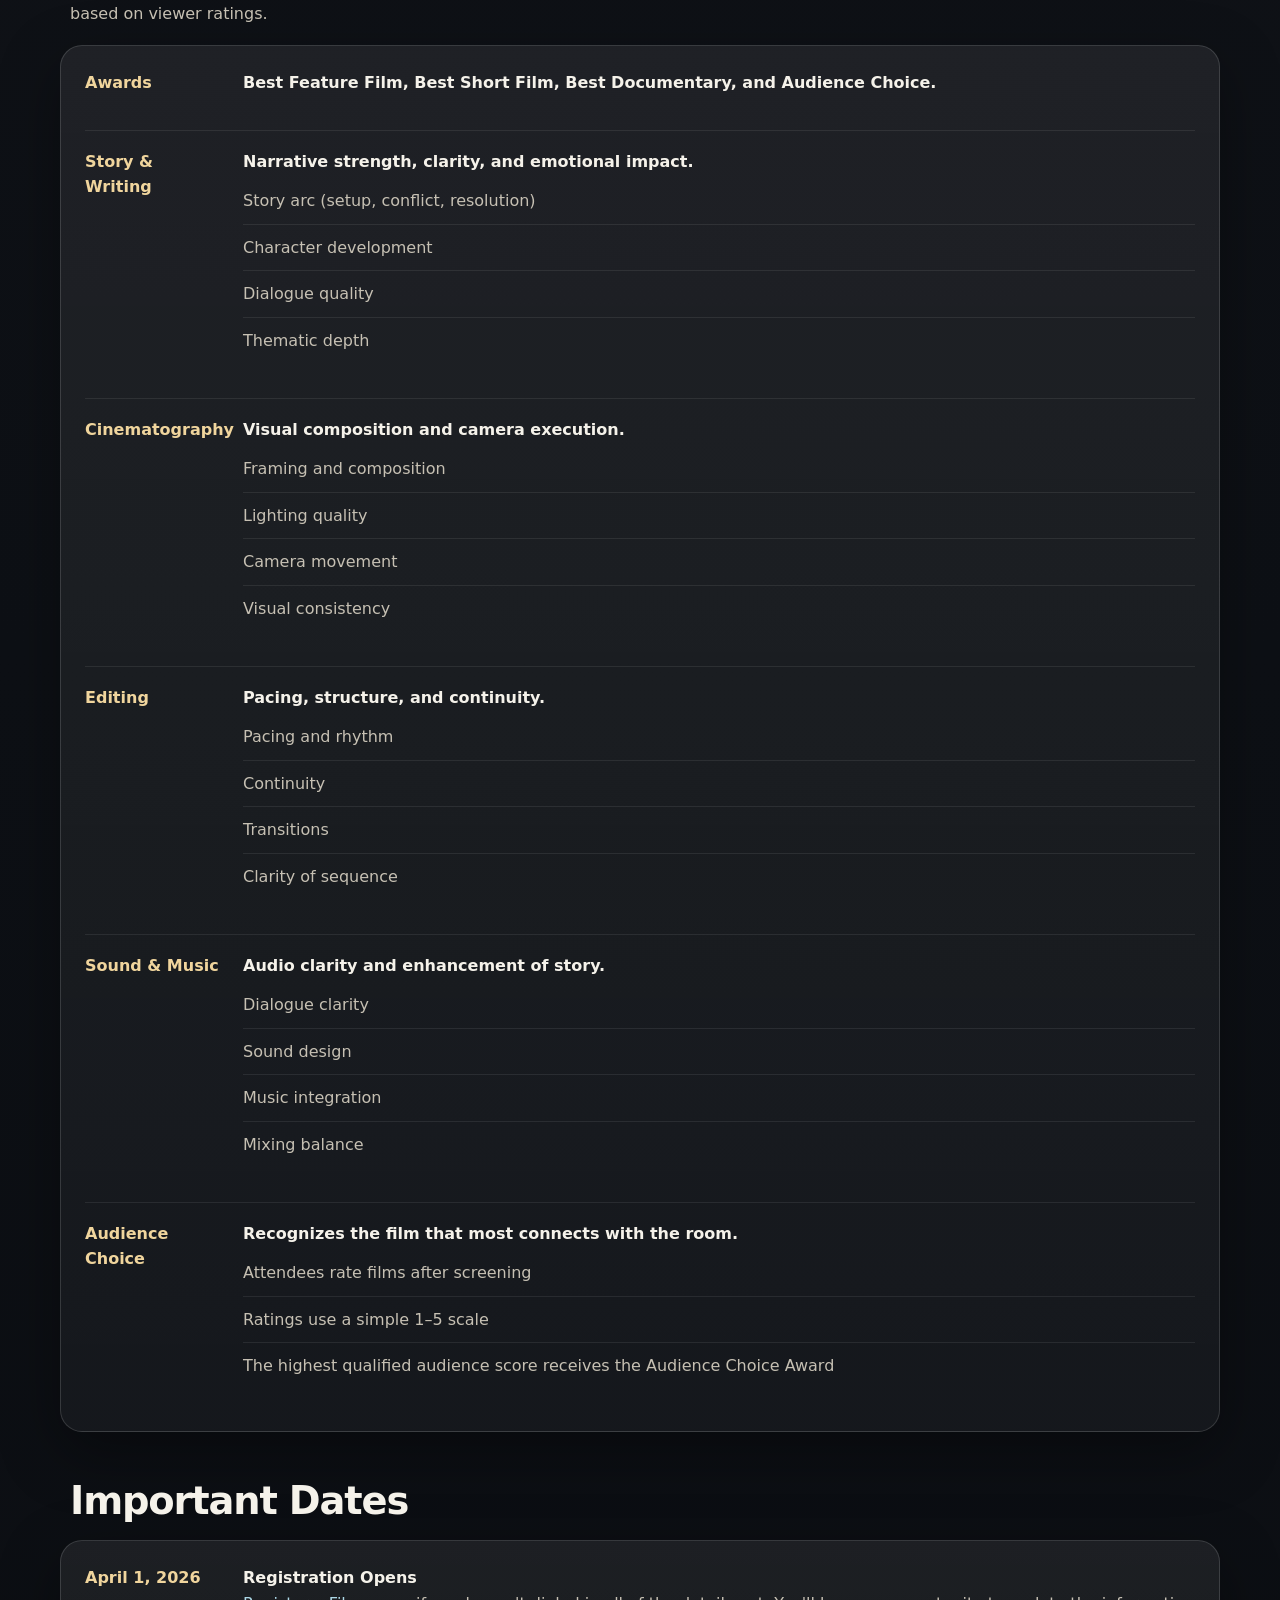
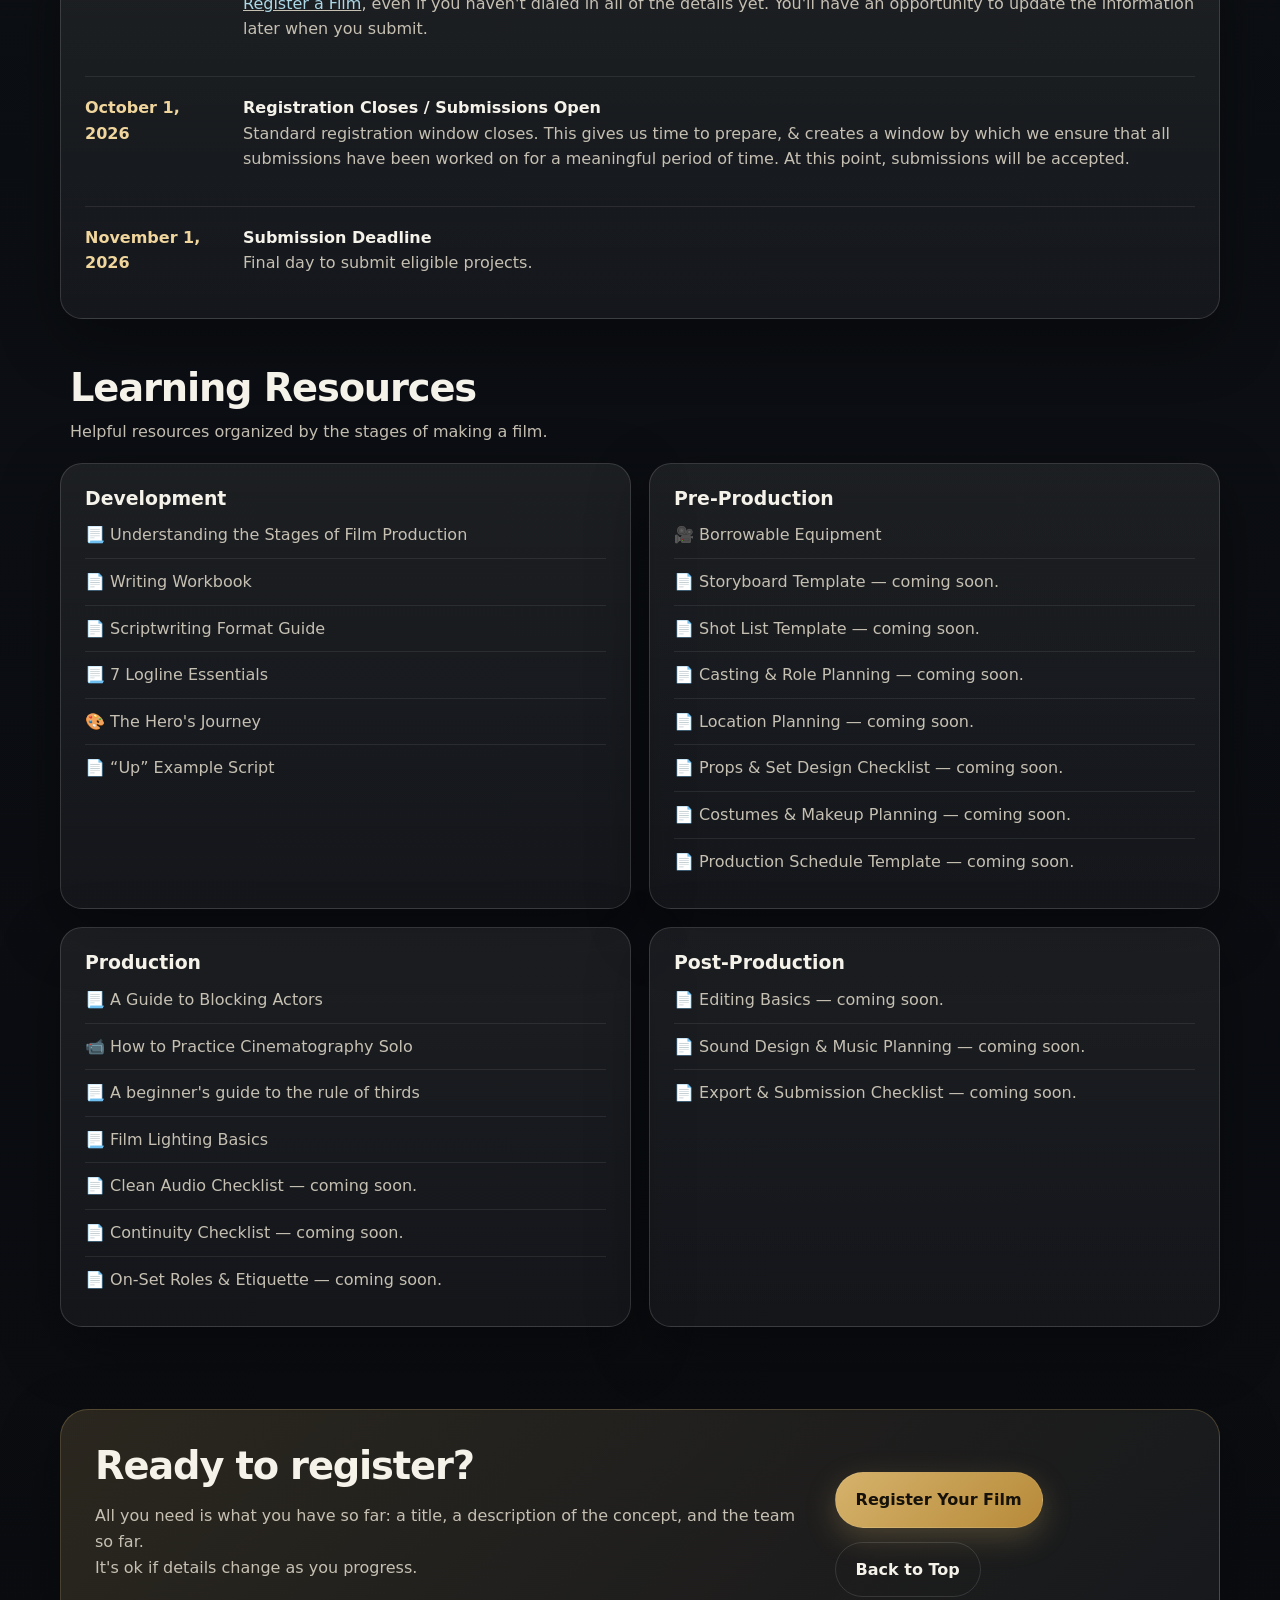
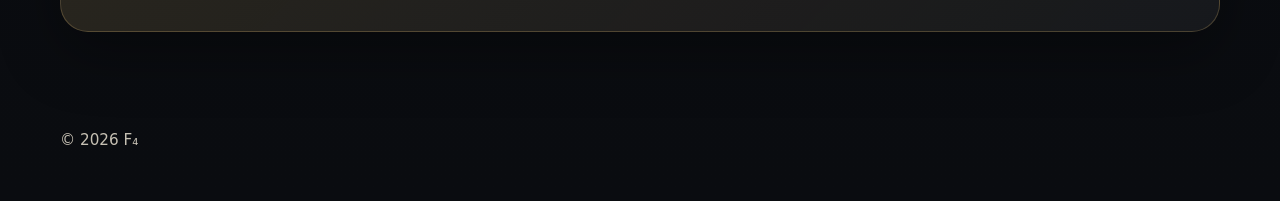
==== commit 93702a3a: "Link equipment page from home" ====
--- a/index.html
+++ b/index.html
@@ -17,7 +17,7 @@
 <body>
   <script>window.F4_CONFIG = { registrationUrl: "https://form.jotform.com/260800517138048" };</script>
 
-  <header class="topbar"><div class="wrap topbar-inner"><a href="#top" class="brand" aria-label="F4 home"><span class="brand-mark">F₄</span><span>Freedom Family Film Festival</span></a><nav class="nav" aria-label="Primary navigation"><a href="#about">About F₄</a><a href="#categories">Film Categories</a><a href="#evaluation">Awards &amp; Judging</a><a href="#submission">Important Dates</a><a href="#resources">Learning Resources</a><a href="#contact">Register</a></nav></div></header>
+  <header class="topbar"><div class="wrap topbar-inner"><a href="#top" class="brand" aria-label="F4 home"><span class="brand-mark">F₄</span><span>Freedom Family Film Festival</span></a><nav class="nav" aria-label="Primary navigation"><a href="#about">About F₄</a><a href="#categories">Film Categories</a><a href="#evaluation">Awards &amp; Judging</a><a href="#submission">Important Dates</a><a href="#resources">Learning Resources</a><a href="equipment.html">Equipment</a><a href="#contact">Register</a></nav></div></header>
 
   <main id="top">
     <section class="hero"><div class="wrap hero-grid"><div class="hero-card"><span class="eyebrow">Film registration now open</span><h1>Freedom. Family. Film.</h1><p class="lead">F₄ is an annual film festival for narratives grounded in biblical truth, shaped by conviction, & created with the intent to stir hearts to desire good.<br>We celebrate films that represent substance, craftsmanship, and enduring values.</p><div class="hero-actions"><a class="btn btn-primary js-register-link" href="#" target="_blank">Register Your Film</a><a class="btn" href="#about">Learn More</a></div><div class="hero-meta"><div class="meta-item"><span class="meta-label">When</span><span class="meta-value">Friday, November 6ᵗʰ, 2026</span></div><div class="meta-item"><span class="meta-label">Where</span><span class="meta-value">Colony Cinemas, Atascadero, CA</span></div></div></div></div></section>
@@ -25,7 +25,7 @@
     <section id="categories"><div class="wrap"><div class="section-head"><div><h2>Film Categories</h2></div></div><article class="panel"><div class="timeline"><div class="timeline-item"><div class="timeline-date">Feature Film</div><div><strong>Films with a runtime of 30 minutes or more.</strong><div class="muted">Narrative, documentary, or other long-form film projects.</div></div></div><div class="timeline-item"><div class="timeline-date">Short Film</div><div><strong>Films under 30 minutes.</strong><div class="muted">Narrative, documentary, or experimental short-form work.</div></div></div><div class="timeline-item"><div class="timeline-date">Documentary</div><div><strong>Non-fiction films that inform, explore, investigate, or preserve meaningful real-world stories.</strong></div></div></div></article></div></section>
     <section id="evaluation"><div class="wrap"><div class="section-head"><div><h2>Awards &amp; Judging</h2><p>Judged awards are based on film craft and story impact. Audience Choice is based on viewer ratings.</p></div></div><article class="panel"><div class="timeline"><div class="timeline-item"><div class="timeline-date">Awards</div><div><strong>Best Feature Film, Best Short Film, Best Documentary, and Audience Choice.</strong></div></div><div class="timeline-item"><div class="timeline-date">Story &amp; Writing</div><div><strong>Narrative strength, clarity, and emotional impact.</strong><ul class="clean"><li>Story arc (setup, conflict, resolution)</li><li>Character development</li><li>Dialogue quality</li><li>Thematic depth</li></ul></div></div><div class="timeline-item"><div class="timeline-date">Cinematography</div><div><strong>Visual composition and camera execution.</strong><ul class="clean"><li>Framing and composition</li><li>Lighting quality</li><li>Camera movement</li><li>Visual consistency</li></ul></div></div><div class="timeline-item"><div class="timeline-date">Editing</div><div><strong>Pacing, structure, and continuity.</strong><ul class="clean"><li>Pacing and rhythm</li><li>Continuity</li><li>Transitions</li><li>Clarity of sequence</li></ul></div></div><div class="timeline-item"><div class="timeline-date">Sound &amp; Music</div><div><strong>Audio clarity and enhancement of story.</strong><ul class="clean"><li>Dialogue clarity</li><li>Sound design</li><li>Music integration</li><li>Mixing balance</li></ul></div></div><div class="timeline-item"><div class="timeline-date">Audience Choice</div><div><strong>Recognizes the film that most connects with the room.</strong><ul class="clean"><li>Attendees rate films after screening</li><li>Ratings use a simple 1–5 scale</li><li>The highest qualified audience score receives the Audience Choice Award</li></ul></div></div></div></article></div></section>
     <section id="submission"><div class="wrap"><div class="section-head"><div><h2>Important Dates</h2></div></div><article class="panel"><div class="timeline"><div class="timeline-item"><div class="timeline-date">April 1, 2026</div><div><strong>Registration Opens</strong><div class="muted"><u><a class="js-register-link" href="#" target="_blank" style="color: lightblue;">Register a Film</a></u>, even if you haven't dialed in all of the details yet. You'll have an opportunity to update the information later when you submit.</div></div></div><div class="timeline-item"><div class="timeline-date">October 1, 2026</div><div><strong>Registration Closes / Submissions Open</strong><div class="muted">Standard registration window closes. This gives us time to prepare, & creates a window by which we ensure that all submissions have been worked on for a meaningful period of time. At this point, submissions will be accepted.</div></div></div><div class="timeline-item"><div class="timeline-date">November 1, 2026</div><div><strong>Submission Deadline</strong><div class="muted">Final day to submit eligible projects.</div></div></div></div></article></div></section>
-    <section id="resources"><div class="wrap"><div class="section-head"><div><h2>Learning Resources</h2><p>Helpful resources organized by the stages of making a film.</p></div></div><div class="grid-2"><article class="panel"><h3>Development</h3><ul class="clean"><li><a href="https://www.masterclass.com/articles/understanding-the-stages-of-film-production" target="_blank">📃 Understanding the Stages of Film Production</a></li><li><a href="resources/writing-workbook.pdf" target="_blank">📄 Writing Workbook</a></li><li><a href="resources/scriptwriting-format.pdf" target="_blank">📄 Scriptwriting Format Guide</a></li><li><a href="https://themissilesite.com/free-mikes-7-logline-essentials" target="_blank">📃 7 Logline Essentials</a></li><li><a href="resources/hero-journey.jpg" target="_blank">🎨 The Hero's Journey</a></li><li><a href="resources/up-script.pdf" target="_blank" rel="noopener">📄 “Up” Example Script</a></li></ul></article><article class="panel"><h3>Pre-Production</h3><ul class="clean"><li>📄 Storyboard Template — coming soon.</li><li>📄 Shot List Template — coming soon.</li><li>📄 Casting & Role Planning — coming soon.</li><li>📄 Location Planning — coming soon.</li><li>📄 Props & Set Design Checklist — coming soon.</li><li>📄 Costumes & Makeup Planning — coming soon.</li><li>📄 Production Schedule Template — coming soon.</li></ul></article><article class="panel"><h3>Production</h3><ul class="clean"><li><a href="https://www.mandy.com/magazine/article/blocking-actors-guide-79908/" target="_blank">📃 A Guide to Blocking Actors</a></li><li><a href="https://youtu.be/ecAHSt0Xneo?si=1_KBk3SbfbkyD5K5" target="_blank">📹 How to Practice Cinematography Solo</a></li><li><a href="https://www.videomaker.com/article/c10/14215-a-beginners-guide-to-the-rule-of-thirds/" target="_blank">📃 A beginner's guide to the rule of thirds</a></li><li><a href="https://filmconnection.com/blog/2020/01/13/film-lighting-basics/" target="_blank">📃 Film Lighting Basics</a></li><li>📄 Clean Audio Checklist — coming soon.</li><li>📄 Continuity Checklist — coming soon.</li><li>📄 On-Set Roles & Etiquette — coming soon.</li></ul></article><article class="panel"><h3>Post-Production</h3><ul class="clean"><li>📄 Editing Basics — coming soon.</li><li>📄 Sound Design & Music Planning — coming soon.</li><li>📄 Export & Submission Checklist — coming soon.</li></ul></article></div></div></section>
+    <section id="resources"><div class="wrap"><div class="section-head"><div><h2>Learning Resources</h2><p>Helpful resources organized by the stages of making a film.</p></div></div><div class="grid-2"><article class="panel"><h3>Development</h3><ul class="clean"><li><a href="https://www.masterclass.com/articles/understanding-the-stages-of-film-production" target="_blank">📃 Understanding the Stages of Film Production</a></li><li><a href="resources/writing-workbook.pdf" target="_blank">📄 Writing Workbook</a></li><li><a href="resources/scriptwriting-format.pdf" target="_blank">📄 Scriptwriting Format Guide</a></li><li><a href="https://themissilesite.com/free-mikes-7-logline-essentials" target="_blank">📃 7 Logline Essentials</a></li><li><a href="resources/hero-journey.jpg" target="_blank">🎨 The Hero's Journey</a></li><li><a href="resources/up-script.pdf" target="_blank" rel="noopener">📄 “Up” Example Script</a></li></ul></article><article class="panel"><h3>Pre-Production</h3><ul class="clean"><li><a href="equipment.html">🎥 Borrowable Equipment</a></li><li>📄 Storyboard Template — coming soon.</li><li>📄 Shot List Template — coming soon.</li><li>📄 Casting & Role Planning — coming soon.</li><li>📄 Location Planning — coming soon.</li><li>📄 Props & Set Design Checklist — coming soon.</li><li>📄 Costumes & Makeup Planning — coming soon.</li><li>📄 Production Schedule Template — coming soon.</li></ul></article><article class="panel"><h3>Production</h3><ul class="clean"><li><a href="https://www.mandy.com/magazine/article/blocking-actors-guide-79908/" target="_blank">📃 A Guide to Blocking Actors</a></li><li><a href="https://youtu.be/ecAHSt0Xneo?si=1_KBk3SbfbkyD5K5" target="_blank">📹 How to Practice Cinematography Solo</a></li><li><a href="https://www.videomaker.com/article/c10/14215-a-beginners-guide-to-the-rule-of-thirds/" target="_blank">📃 A beginner's guide to the rule of thirds</a></li><li><a href="https://filmconnection.com/blog/2020/01/13/film-lighting-basics/" target="_blank">📃 Film Lighting Basics</a></li><li>📄 Clean Audio Checklist — coming soon.</li><li>📄 Continuity Checklist — coming soon.</li><li>📄 On-Set Roles & Etiquette — coming soon.</li></ul></article><article class="panel"><h3>Post-Production</h3><ul class="clean"><li>📄 Editing Basics — coming soon.</li><li>📄 Sound Design & Music Planning — coming soon.</li><li>📄 Export & Submission Checklist — coming soon.</li></ul></article></div></div></section>
     <section id="contact"><div class="wrap"><div class="cta"><div class="cta-inner"><div><h2>Ready to register?</h2><p class="muted">All you need is what you have so far: a title, a description of the concept, and the team so far.<br>It's ok if details change as you progress.</p></div><div class="hero-actions"><a class="btn btn-primary js-register-link" href="#" target="_blank">Register Your Film</a><a class="btn" href="#top">Back to Top</a></div></div></div></div></section>
   </main>
 
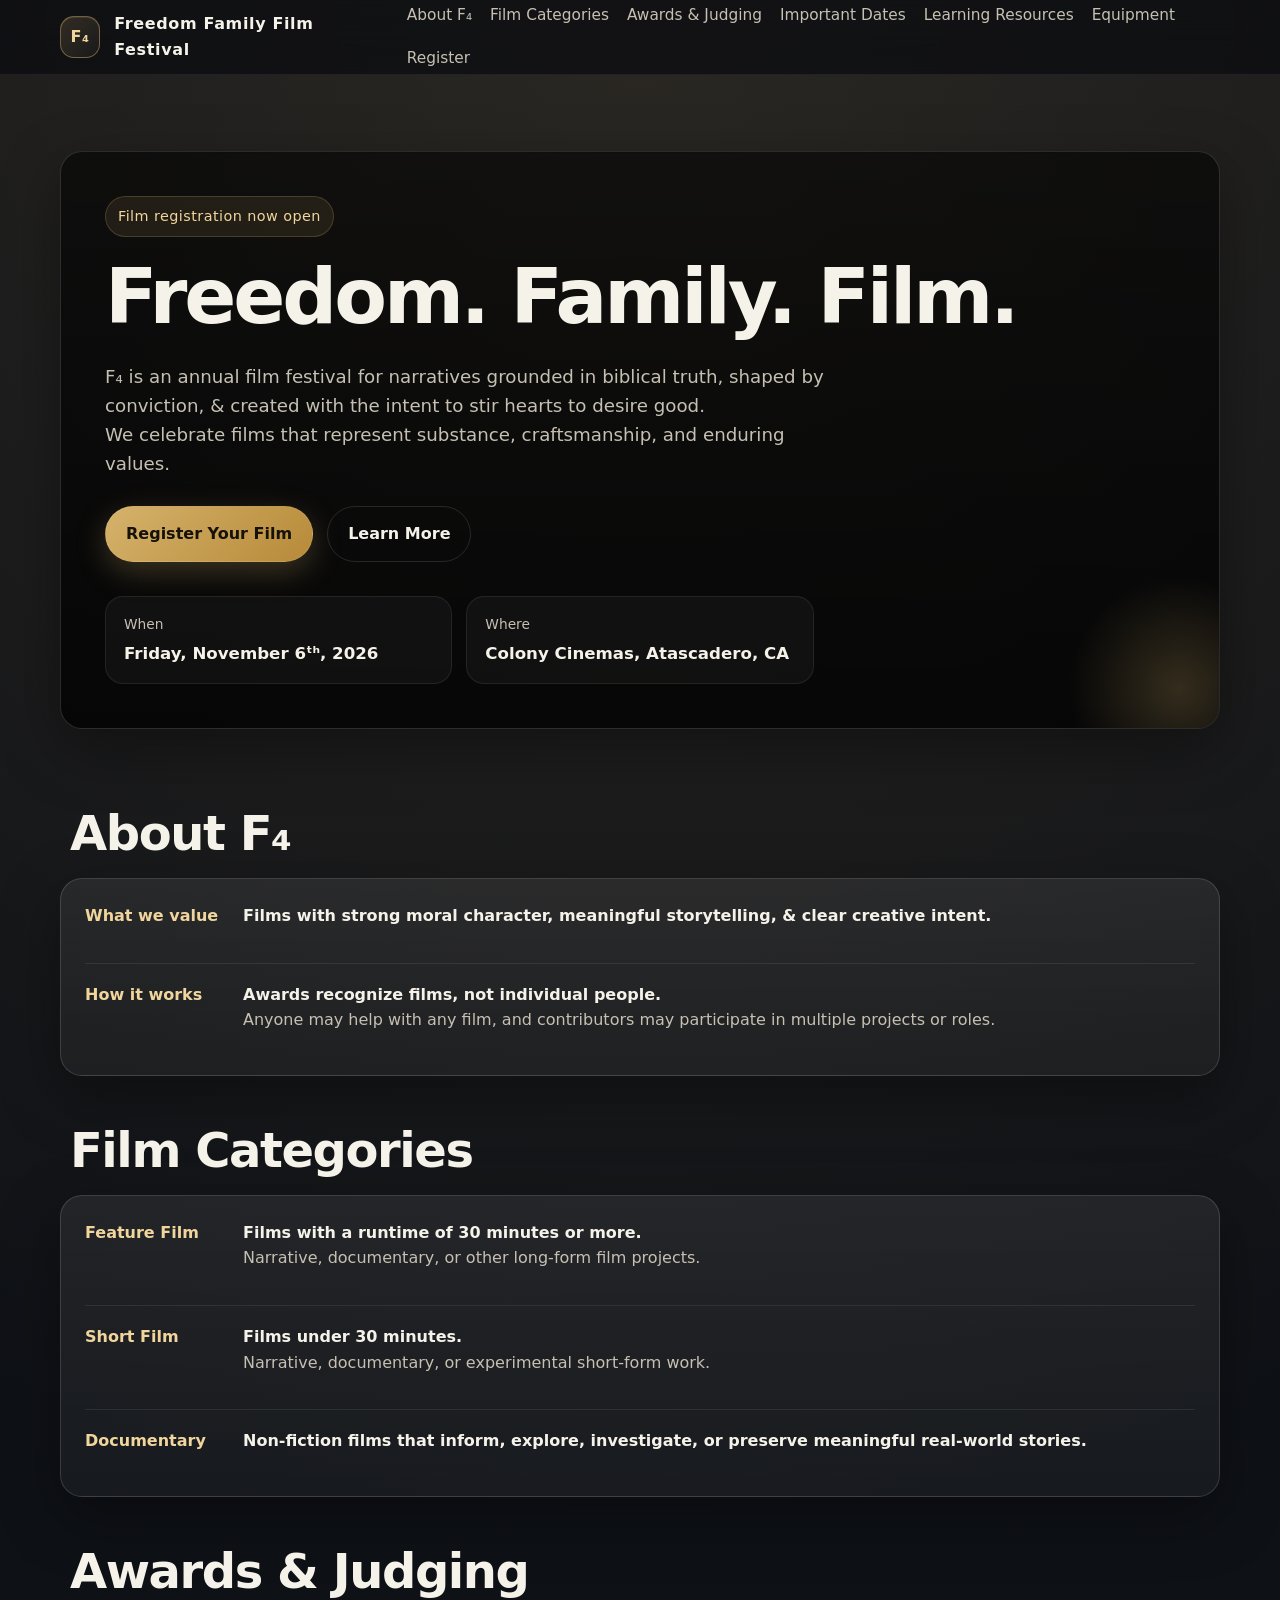
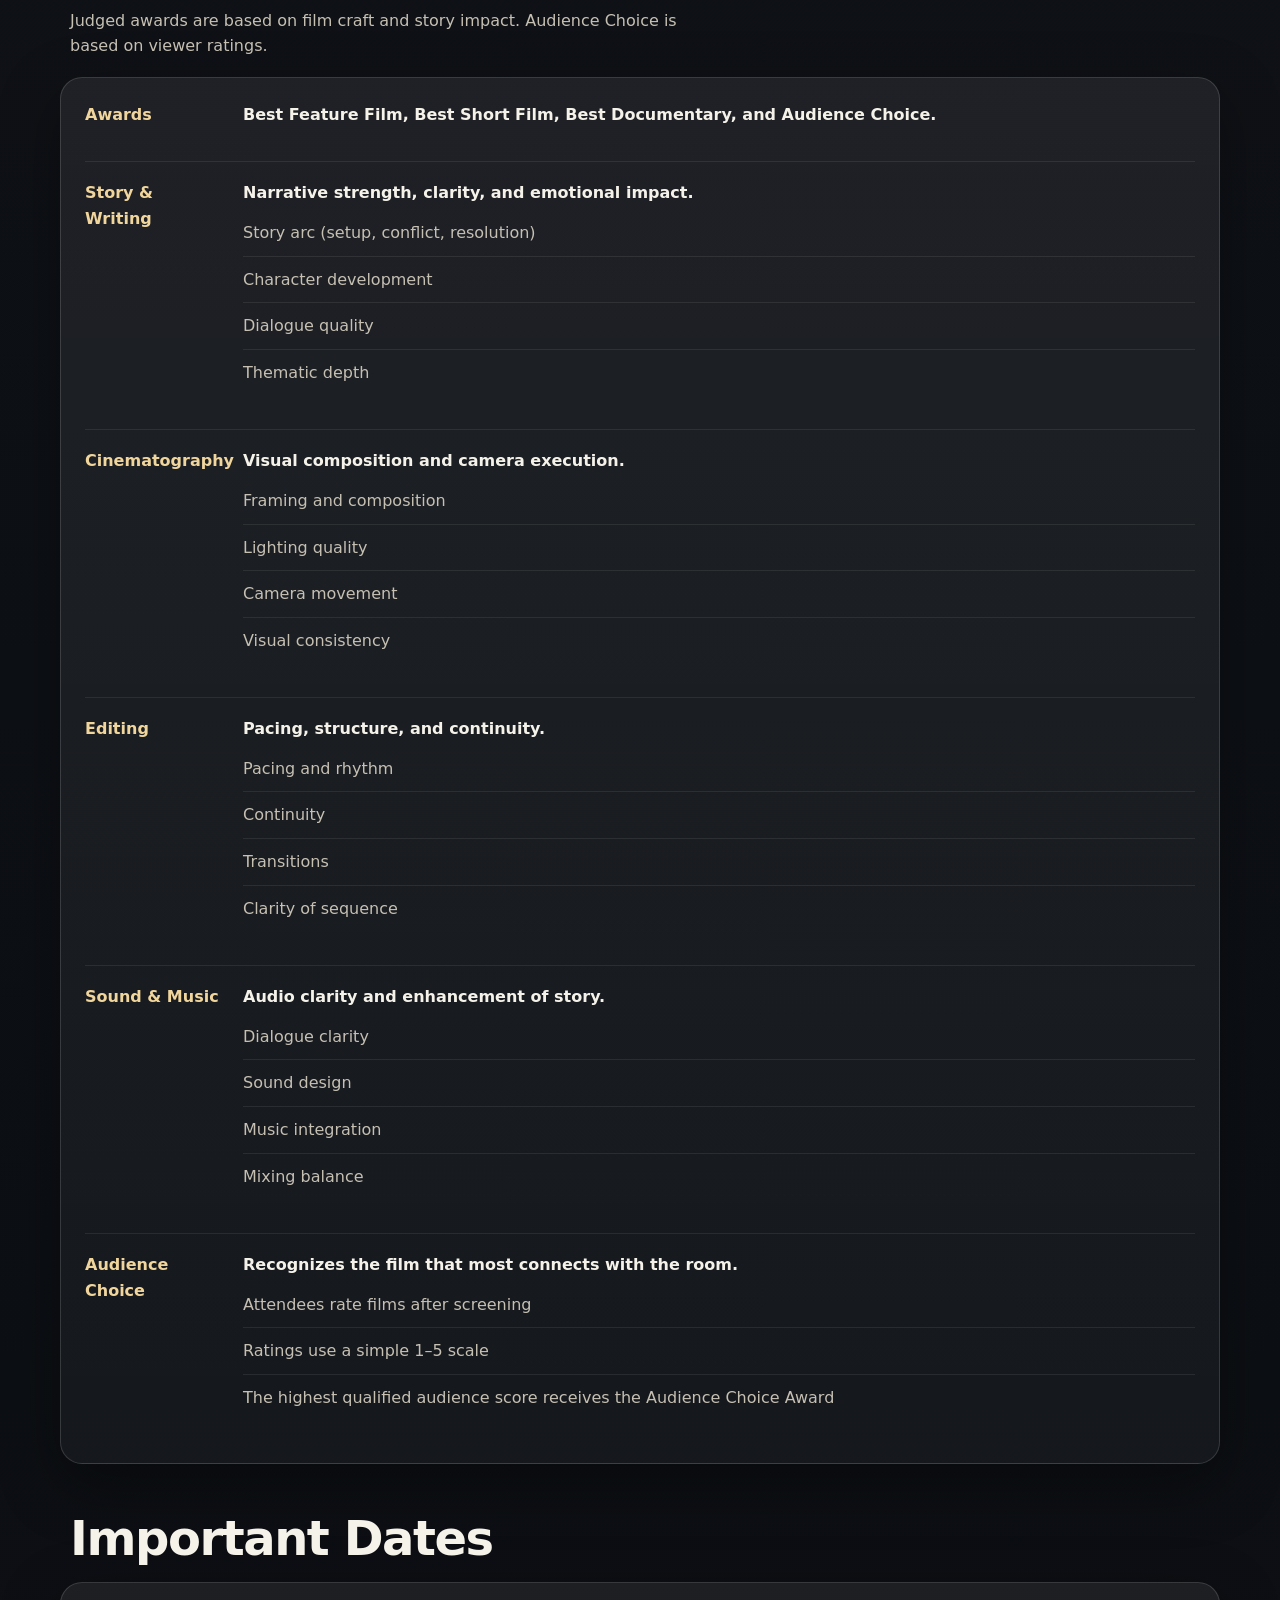
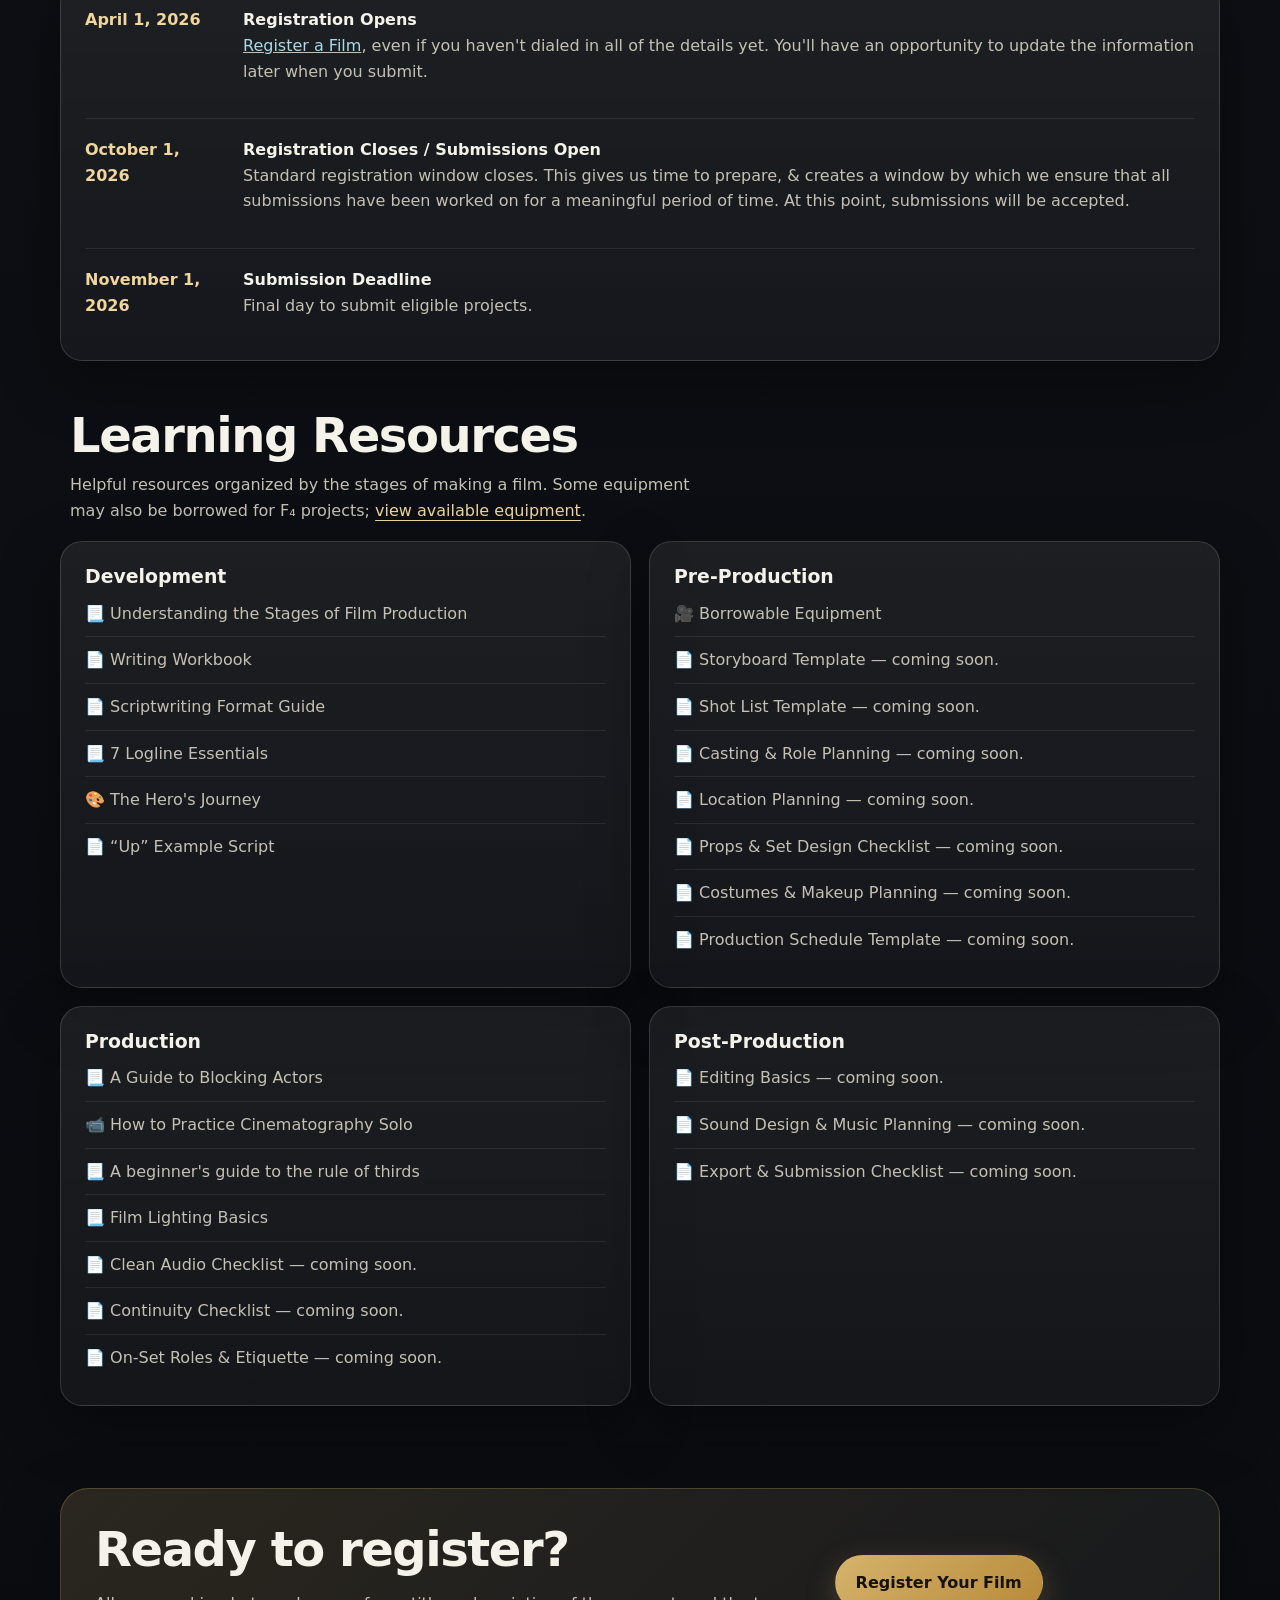
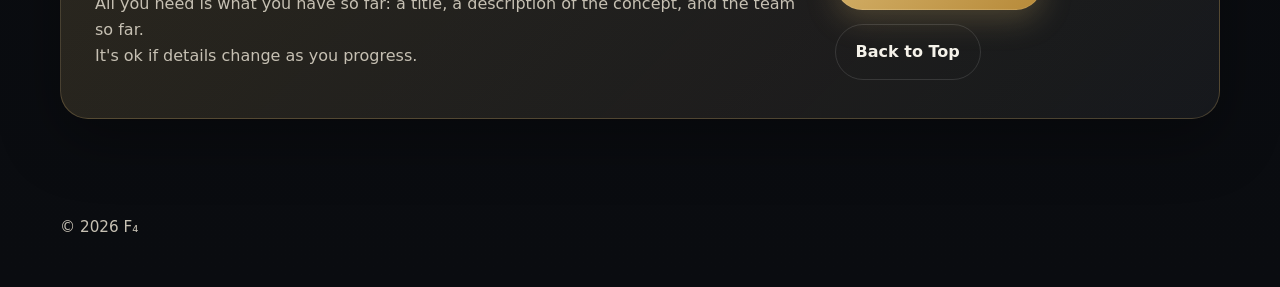
==== commit 1e95f1a5: "Add equipment note to learning resources" ====
--- a/index.html
+++ b/index.html
@@ -25,7 +25,7 @@
     <section id="categories"><div class="wrap"><div class="section-head"><div><h2>Film Categories</h2></div></div><article class="panel"><div class="timeline"><div class="timeline-item"><div class="timeline-date">Feature Film</div><div><strong>Films with a runtime of 30 minutes or more.</strong><div class="muted">Narrative, documentary, or other long-form film projects.</div></div></div><div class="timeline-item"><div class="timeline-date">Short Film</div><div><strong>Films under 30 minutes.</strong><div class="muted">Narrative, documentary, or experimental short-form work.</div></div></div><div class="timeline-item"><div class="timeline-date">Documentary</div><div><strong>Non-fiction films that inform, explore, investigate, or preserve meaningful real-world stories.</strong></div></div></div></article></div></section>
     <section id="evaluation"><div class="wrap"><div class="section-head"><div><h2>Awards &amp; Judging</h2><p>Judged awards are based on film craft and story impact. Audience Choice is based on viewer ratings.</p></div></div><article class="panel"><div class="timeline"><div class="timeline-item"><div class="timeline-date">Awards</div><div><strong>Best Feature Film, Best Short Film, Best Documentary, and Audience Choice.</strong></div></div><div class="timeline-item"><div class="timeline-date">Story &amp; Writing</div><div><strong>Narrative strength, clarity, and emotional impact.</strong><ul class="clean"><li>Story arc (setup, conflict, resolution)</li><li>Character development</li><li>Dialogue quality</li><li>Thematic depth</li></ul></div></div><div class="timeline-item"><div class="timeline-date">Cinematography</div><div><strong>Visual composition and camera execution.</strong><ul class="clean"><li>Framing and composition</li><li>Lighting quality</li><li>Camera movement</li><li>Visual consistency</li></ul></div></div><div class="timeline-item"><div class="timeline-date">Editing</div><div><strong>Pacing, structure, and continuity.</strong><ul class="clean"><li>Pacing and rhythm</li><li>Continuity</li><li>Transitions</li><li>Clarity of sequence</li></ul></div></div><div class="timeline-item"><div class="timeline-date">Sound &amp; Music</div><div><strong>Audio clarity and enhancement of story.</strong><ul class="clean"><li>Dialogue clarity</li><li>Sound design</li><li>Music integration</li><li>Mixing balance</li></ul></div></div><div class="timeline-item"><div class="timeline-date">Audience Choice</div><div><strong>Recognizes the film that most connects with the room.</strong><ul class="clean"><li>Attendees rate films after screening</li><li>Ratings use a simple 1–5 scale</li><li>The highest qualified audience score receives the Audience Choice Award</li></ul></div></div></div></article></div></section>
     <section id="submission"><div class="wrap"><div class="section-head"><div><h2>Important Dates</h2></div></div><article class="panel"><div class="timeline"><div class="timeline-item"><div class="timeline-date">April 1, 2026</div><div><strong>Registration Opens</strong><div class="muted"><u><a class="js-register-link" href="#" target="_blank" style="color: lightblue;">Register a Film</a></u>, even if you haven't dialed in all of the details yet. You'll have an opportunity to update the information later when you submit.</div></div></div><div class="timeline-item"><div class="timeline-date">October 1, 2026</div><div><strong>Registration Closes / Submissions Open</strong><div class="muted">Standard registration window closes. This gives us time to prepare, & creates a window by which we ensure that all submissions have been worked on for a meaningful period of time. At this point, submissions will be accepted.</div></div></div><div class="timeline-item"><div class="timeline-date">November 1, 2026</div><div><strong>Submission Deadline</strong><div class="muted">Final day to submit eligible projects.</div></div></div></div></article></div></section>
-    <section id="resources"><div class="wrap"><div class="section-head"><div><h2>Learning Resources</h2><p>Helpful resources organized by the stages of making a film.</p></div></div><div class="grid-2"><article class="panel"><h3>Development</h3><ul class="clean"><li><a href="https://www.masterclass.com/articles/understanding-the-stages-of-film-production" target="_blank">📃 Understanding the Stages of Film Production</a></li><li><a href="resources/writing-workbook.pdf" target="_blank">📄 Writing Workbook</a></li><li><a href="resources/scriptwriting-format.pdf" target="_blank">📄 Scriptwriting Format Guide</a></li><li><a href="https://themissilesite.com/free-mikes-7-logline-essentials" target="_blank">📃 7 Logline Essentials</a></li><li><a href="resources/hero-journey.jpg" target="_blank">🎨 The Hero's Journey</a></li><li><a href="resources/up-script.pdf" target="_blank" rel="noopener">📄 “Up” Example Script</a></li></ul></article><article class="panel"><h3>Pre-Production</h3><ul class="clean"><li><a href="equipment.html">🎥 Borrowable Equipment</a></li><li>📄 Storyboard Template — coming soon.</li><li>📄 Shot List Template — coming soon.</li><li>📄 Casting & Role Planning — coming soon.</li><li>📄 Location Planning — coming soon.</li><li>📄 Props & Set Design Checklist — coming soon.</li><li>📄 Costumes & Makeup Planning — coming soon.</li><li>📄 Production Schedule Template — coming soon.</li></ul></article><article class="panel"><h3>Production</h3><ul class="clean"><li><a href="https://www.mandy.com/magazine/article/blocking-actors-guide-79908/" target="_blank">📃 A Guide to Blocking Actors</a></li><li><a href="https://youtu.be/ecAHSt0Xneo?si=1_KBk3SbfbkyD5K5" target="_blank">📹 How to Practice Cinematography Solo</a></li><li><a href="https://www.videomaker.com/article/c10/14215-a-beginners-guide-to-the-rule-of-thirds/" target="_blank">📃 A beginner's guide to the rule of thirds</a></li><li><a href="https://filmconnection.com/blog/2020/01/13/film-lighting-basics/" target="_blank">📃 Film Lighting Basics</a></li><li>📄 Clean Audio Checklist — coming soon.</li><li>📄 Continuity Checklist — coming soon.</li><li>📄 On-Set Roles & Etiquette — coming soon.</li></ul></article><article class="panel"><h3>Post-Production</h3><ul class="clean"><li>📄 Editing Basics — coming soon.</li><li>📄 Sound Design & Music Planning — coming soon.</li><li>📄 Export & Submission Checklist — coming soon.</li></ul></article></div></div></section>
+    <section id="resources"><div class="wrap"><div class="section-head"><div><h2>Learning Resources</h2><p>Helpful resources organized by the stages of making a film. Some equipment may also be borrowed for F₄ projects; <a class="text-link" href="equipment.html">view available equipment</a>.</p></div></div><div class="grid-2"><article class="panel"><h3>Development</h3><ul class="clean"><li><a href="https://www.masterclass.com/articles/understanding-the-stages-of-film-production" target="_blank">📃 Understanding the Stages of Film Production</a></li><li><a href="resources/writing-workbook.pdf" target="_blank">📄 Writing Workbook</a></li><li><a href="resources/scriptwriting-format.pdf" target="_blank">📄 Scriptwriting Format Guide</a></li><li><a href="https://themissilesite.com/free-mikes-7-logline-essentials" target="_blank">📃 7 Logline Essentials</a></li><li><a href="resources/hero-journey.jpg" target="_blank">🎨 The Hero's Journey</a></li><li><a href="resources/up-script.pdf" target="_blank" rel="noopener">📄 “Up” Example Script</a></li></ul></article><article class="panel"><h3>Pre-Production</h3><ul class="clean"><li><a href="equipment.html">🎥 Borrowable Equipment</a></li><li>📄 Storyboard Template — coming soon.</li><li>📄 Shot List Template — coming soon.</li><li>📄 Casting & Role Planning — coming soon.</li><li>📄 Location Planning — coming soon.</li><li>📄 Props & Set Design Checklist — coming soon.</li><li>📄 Costumes & Makeup Planning — coming soon.</li><li>📄 Production Schedule Template — coming soon.</li></ul></article><article class="panel"><h3>Production</h3><ul class="clean"><li><a href="https://www.mandy.com/magazine/article/blocking-actors-guide-79908/" target="_blank">📃 A Guide to Blocking Actors</a></li><li><a href="https://youtu.be/ecAHSt0Xneo?si=1_KBk3SbfbkyD5K5" target="_blank">📹 How to Practice Cinematography Solo</a></li><li><a href="https://www.videomaker.com/article/c10/14215-a-beginners-guide-to-the-rule-of-thirds/" target="_blank">📃 A beginner's guide to the rule of thirds</a></li><li><a href="https://filmconnection.com/blog/2020/01/13/film-lighting-basics/" target="_blank">📃 Film Lighting Basics</a></li><li>📄 Clean Audio Checklist — coming soon.</li><li>📄 Continuity Checklist — coming soon.</li><li>📄 On-Set Roles & Etiquette — coming soon.</li></ul></article><article class="panel"><h3>Post-Production</h3><ul class="clean"><li>📄 Editing Basics — coming soon.</li><li>📄 Sound Design & Music Planning — coming soon.</li><li>📄 Export & Submission Checklist — coming soon.</li></ul></article></div></div></section>
     <section id="contact"><div class="wrap"><div class="cta"><div class="cta-inner"><div><h2>Ready to register?</h2><p class="muted">All you need is what you have so far: a title, a description of the concept, and the team so far.<br>It's ok if details change as you progress.</p></div><div class="hero-actions"><a class="btn btn-primary js-register-link" href="#" target="_blank">Register Your Film</a><a class="btn" href="#top">Back to Top</a></div></div></div></div></section>
   </main>
 
--- a/assets/css/style.css
+++ b/assets/css/style.css
@@ -258,7 +258,7 @@
 }
 
 h2 {
-  font-size: clamp(1.8rem, 3vw, 2.6rem);
+  font-size: clamp(1.9rem, 4vw, 3rem);
   letter-spacing: -0.03em;
 }
 
@@ -426,6 +426,79 @@
   color: var(--muted);
 }
 
+.equipment-table-wrap {
+  overflow-x: auto;
+}
+
+.equipment-table,
+.loan-table {
+  width: 100%;
+  border-collapse: collapse;
+}
+
+.equipment-table th,
+.equipment-table td,
+.loan-table th,
+.loan-table td {
+  padding: 14px 12px;
+  border-top: 1px solid rgba(255, 255, 255, 0.08);
+  text-align: left;
+  vertical-align: middle;
+}
+
+.equipment-table th,
+.loan-table th {
+  color: var(--accent-2);
+  font-size: 0.86rem;
+  letter-spacing: 0.04em;
+  text-transform: uppercase;
+}
+
+.equipment-row {
+  cursor: pointer;
+}
+
+.equipment-row:hover,
+.equipment-row:focus-visible,
+.equipment-row.is-open {
+  background: rgba(255, 255, 255, 0.05);
+  outline: none;
+}
+
+.equipment-img {
+  width: 96px;
+  height: 64px;
+  object-fit: cover;
+  border-radius: 12px;
+  border: 1px solid rgba(255, 255, 255, 0.12);
+  background: rgba(255, 255, 255, 0.04);
+}
+
+.equipment-details {
+  display: none;
+}
+
+.equipment-row.is-open + .equipment-details {
+  display: table-row;
+}
+
+.equipment-details-inner {
+  padding: 8px 0 18px;
+}
+
+.text-link {
+  color: var(--accent-2);
+  text-decoration: underline;
+  text-underline-offset: 4px;
+}
+
+.loan-table {
+  margin-top: 12px;
+  background: rgba(255, 255, 255, 0.03);
+  border-radius: 14px;
+  overflow: hidden;
+}
+
 @media (max-width: 980px) {
   .hero-grid,
   .grid-3,
